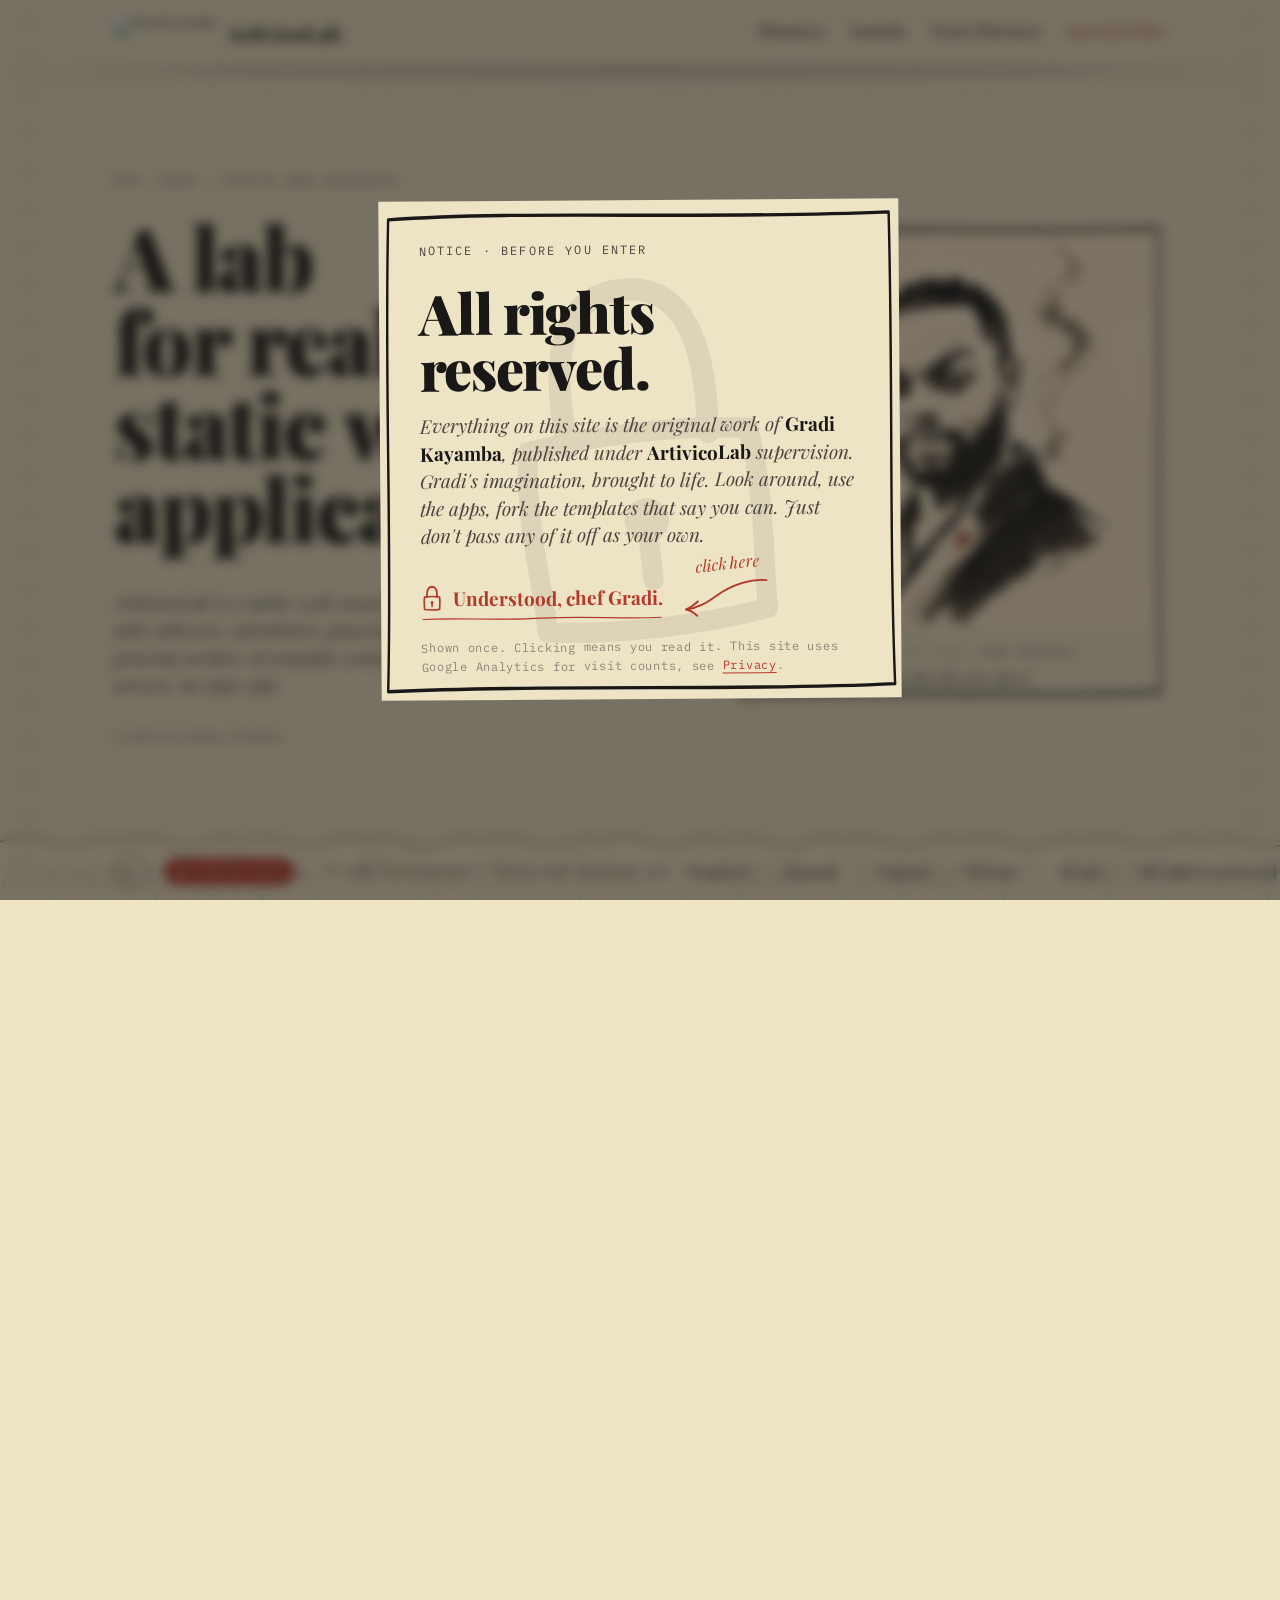
==== index.html @ 4cc71adc "Sounds page SEO: title, description, structured data, FAQ, license Title and description written for" ====
<!DOCTYPE html>
<html lang="en">
<head>
    <!-- Google tag (gtag.js) -->
    <script async src="https://www.googletagmanager.com/gtag/js?id=G-WMW68GE9TM"></script>
    <script>
      window.dataLayer = window.dataLayer || [];
      function gtag(){dataLayer.push(arguments);}
      gtag('js', new Date());

      gtag('config', 'G-WMW68GE9TM');
    </script>

    <meta charset="UTF-8">
    <!-- IP-GATE:START Visitor Scan demo, launched by the visitor. See CLAUDE.md -->
    <script src="assets/js/ip-gate.js?v=20260930-1432"></script>
    <!-- IP-GATE:END -->
    <script>try{if(localStorage.getItem('artivicolab_gate_ack_v1')!=='1'){document.documentElement.classList.add('gate-pending');setTimeout(function(){document.documentElement.classList.remove('gate-pending')},6000)}}catch(e){}</script>
    <meta name="viewport" content="width=device-width, initial-scale=1.0">
    <meta name="description" content="ArtivicoLab is a static-web research lab in Atlanta, Georgia. We build real-world browser-only applications, landing pages, and reusable website templates.">
    <meta name="keywords" content="unique sounds, free beats, static web apps, static web applications, browser-only software, website templates, web design lab, Atlanta web development, Georgia static apps, ArtivicoLab">
    <meta name="author" content="Gradi Kayamba">
    <meta name="geo.region" content="US-GA">
    <meta name="geo.placename" content="Atlanta, Georgia">
    <meta name="robots" content="index, follow">
    <meta property="og:site_name" content="ArtivicoLab">
    <meta property="og:title" content="ArtivicoLab, Static-Web Research Lab · Atlanta, GA">
    <meta property="og:description" content="A research lab building real-world static web applications, landing pages, and reusable templates.">
    <meta property="og:type" content="website">
    <meta property="og:url" content="https://artivicolab.com/">
    <meta property="og:image" content="https://artivicolab.com/assets/images/mascot.jpg">
    <meta property="og:locale" content="en_US">
    <title>ArtivicoLab, Static-Web Research Lab in Atlanta, Georgia</title>
    <link rel="canonical" href="https://artivicolab.com/">
    <link rel="icon" href="assets/images/logo.svg" type="image/svg+xml">
    <link rel="apple-touch-icon" href="assets/images/logo.svg">
    <script type="application/ld+json">
    {
      "@context": "https://schema.org",
      "@graph": [
        {
          "@type": "WebSite",
          "@id": "https://artivicolab.com/#website",
          "name": "ArtivicoLab",
          "url": "https://artivicolab.com/",
          "publisher": { "@id": "https://artivicolab.com/#business" }
        },
        {
          "@type": "Organization",
          "@id": "https://artivicolab.com/#org",
          "name": "ArtivicoLab",
          "url": "https://artivicolab.com/",
          "logo": "https://artivicolab.com/assets/images/logo.svg",
          "sameAs": []
        },
        {
      "@type": "ProfessionalService",
      "@id": "https://artivicolab.com/#business",
      "name": "ArtivicoLab",
      "alternateName": "ArtivicoLab, Static-Web Research Lab",
      "url": "https://artivicolab.com/",
      "logo": "https://artivicolab.com/assets/images/logo.svg",
      "image": "https://artivicolab.com/assets/images/mascot.jpg",
      "description": "ArtivicoLab is a static-web research lab in Atlanta, Georgia, building real-world browser-only applications, landing pages, and reusable website templates.",
      "priceRange": "$$",
      "founder": {
        "@type": "Person",
        "name": "Gradi Kayamba"
      },
      "address": {
        "@type": "PostalAddress",
        "addressLocality": "Atlanta",
        "addressRegion": "GA",
        "addressCountry": "US"
      },
      "areaServed": [
        { "@type": "City",  "name": "Atlanta" },
        { "@type": "State", "name": "Georgia" },
        { "@type": "Country", "name": "United States" }
      ],
      "serviceType": [
        "Web development",
        "Programming",
        "Static web applications",
        "Landing pages",
        "Website templates"
      ]
        }
      ]
    }
    </script>
    <link rel="stylesheet" href="assets/css/normalize.css">
    <link rel="stylesheet" href="assets/css/styles.css?v=20260930-1432">
    <link rel="preconnect" href="https://fonts.googleapis.com">
    <link rel="preconnect" href="https://fonts.gstatic.com" crossorigin>
    <link href="https://fonts.googleapis.com/css2?family=Inter:wght@400;500;600&family=IBM+Plex+Mono:wght@400;500;600&family=Playfair+Display:wght@400;700;900&display=swap" rel="stylesheet">
</head>
<body>
    <!-- Hand-drawn SVG filters used across the page -->
    <svg width="0" height="0" style="position:absolute" aria-hidden="true" focusable="false">
        <defs>
            <filter id="ink-jitter" x="-2%" y="-10%" width="104%" height="120%">
                <feTurbulence type="fractalNoise" baseFrequency="0.02" numOctaves="2" seed="3" result="noise">
                    <animate attributeName="baseFrequency" dur="2.4s" values="0.02;0.06;0.02" repeatCount="indefinite"/>
                </feTurbulence>
                <feDisplacementMap in="SourceGraphic" in2="noise" scale="2.4"/>
            </filter>
            <filter id="paper-grain" x="0" y="0" width="100%" height="100%">
                <feTurbulence type="fractalNoise" baseFrequency="0.9" numOctaves="2" stitchTiles="stitch"/>
                <feColorMatrix values="0 0 0 0 0.08  0 0 0 0 0.06  0 0 0 0 0.03  0 0 0 0.06 0"/>
            </filter>
        </defs>
    </svg>

    <header class="header">
        <div class="container">
            <div class="logo">
                <a href="index.html">
                    <img src="assets/images/logo.svg" alt="ArtivicoLab">
                </a>
                <span class="logo-mark">ArtivicoLab</span>
            </div>
            <nav class="nav">
                <div class="hamburger" id="hamburger">
                    <span></span>
                    <span></span>
                    <span></span>
                </div>
                <div class="nav-menu" id="nav-menu">
                    <a href="planners.html" class="ink-link">Planners</a>
                    <a href="sounds.html" class="ink-link">Sounds</a>
                    <a href="https://neonfluencer.artivicolab.com/" class="ink-link" target="_blank">Neon Fluencer</a>
                    <a href="https://offer.artivicolab.com" class="ink-link ink-link--warm" target="_blank">Special Offer</a>
                </div>
            </nav>
        </div>
    </header>

    <main class="container canvas">
        <section class="intro">
            <div class="intro-text">
                <p class="eyebrow">est. 2025 · static web research</p>
                <h2 class="display">A lab<br>for real-world<br>static&nbsp;web<br>applications.</h2>
                <p class="lede">ArtivicoLab is a static-web research lab shipping real-world browser-only software, calculators, generators, editors, intake forms, and a growing archive of reusable website templates. Private by default. No servers, no sign-ups.</p>
                <p class="signature">Gradi Kayamba, founder</p>
            </div>
            <figure class="intro-mascot" aria-label="ArtivicoLab mascot, ink portrait of Gradi Kayamba">
                <span class="smoke smoke--t1" aria-hidden="true"></span>
                <span class="smoke smoke--t2" aria-hidden="true"></span>
                <span class="smoke smoke--t3" aria-hidden="true"></span>
                <span class="smoke smoke--r1" aria-hidden="true"></span>
                <span class="smoke smoke--r2" aria-hidden="true"></span>
                <span class="smoke smoke--b1" aria-hidden="true"></span>
                <span class="smoke smoke--b2" aria-hidden="true"></span>
                <span class="smoke smoke--l1" aria-hidden="true"></span>
                <span class="smoke smoke--l2" aria-hidden="true"></span>
                <img src="assets/images/mascot.jpg" alt="Ink portrait of Gradi Kayamba, ArtivicoLab mascot">
                <figcaption class="mascot-caption">
                    <span class="mascot-caption-tag">Specimen N&deg; 001, <em>Homo&nbsp;staticus</em></span>
                    <span class="mascot-caption-line">Ships flat files for sport.</span>
                </figcaption>
            </figure>
        </section>

        <section class="services" aria-labelledby="services-heading">
            <h2 id="services-heading" class="section-heading"><span class="section-tag">§ 01</span><span class="section-title">Areas of work</span></h2>
            <div class="services-grid">
                <article class="sketch-card">
                    <span class="card-corner">A</span>
                    <h3 class="ink-title">Static applications</h3>
                    <p>Browser-only tools for real businesses, calculators, generators, editors, intake forms. Built to run without a backend.</p>
                </article>
                <article class="sketch-card">
                    <span class="card-corner">B</span>
                    <h3 class="ink-title">Landing pages</h3>
                    <p>Conversion-focused single-page sites for products, services, and creators. Lean stack, fast ship.</p>
                </article>
                <article class="sketch-card">
                    <span class="card-corner">C</span>
                    <h3 class="ink-title">Template archive</h3>
                    <p>Polished HTML/CSS/JS website templates published openly for restaurants, salons, influencers, and more.</p>
                </article>
            </div>
        </section>

        <section class="gallery-section" aria-labelledby="apps-heading">
            <h2 id="apps-heading" class="section-heading"><span class="section-tag">§ 02</span><span class="section-title">Experiments, shipped</span></h2>
            <p class="section-sub">Static applications currently in the field, under the ArtivicoLab name.</p>
            <div class="gallery" id="applications-container"></div>
        </section>

        <section class="gallery-section" aria-labelledby="templates-heading">
            <h2 id="templates-heading" class="section-heading"><span class="section-tag">§ 03</span><span class="section-title">Template archive</span></h2>
            <p class="section-sub">Open-published website templates, preview in-page, then fork and reuse.</p>
            <div class="gallery" id="templates-container"></div>
        </section>
    </main>

    <footer class="footer">
        <div class="beats-prog" aria-hidden="true"><div id="beatsProg"></div></div>
        <div class="container">
            <button class="beats-btn" id="beatsBtn" type="button" aria-label="Play beats" aria-pressed="false"><span id="beatsGlyph">&#9658;</span></button>
            <p class="footer-meta">&copy; 2026 ArtivicoLab &middot; Static-web research lab</p>
            <p class="footer-links">
                <a href="planners.html" class="ink-link">Planners</a>
                <span class="sep">&middot;</span>
                <a href="sounds.html" class="ink-link">Sounds</a>
                <span class="sep">&middot;</span>
                <a href="contact.html" class="ink-link">Contact</a>
                <span class="sep">&middot;</span>
                <a href="privacy.html" class="ink-link">Privacy</a>
                <span class="sep">&middot;</span>
                <a href="terms.html" class="ink-link">Terms</a>
                <span class="sep">&middot;</span>
                <a href="#" class="ink-link" data-gate-open>All rights reserved</a>
            </p>
        </div>
    </footer>

    <script src="assets/js/data.js?v=20260930-1432"></script>
    <script src="assets/js/script.js?v=20260930-1432"></script>
    <script src="assets/js/hamburger.js?v=20260930-1432"></script>
    <script src="assets/js/gate.js?v=20260930-1432"></script>
    <script src="assets/js/beats.js?v=20260930-1432"></script>
</body>
</html>
---- assets/css/styles.css ----
/**
 * ArtivicoLab — canvas & ink stylesheet
 * Warm paper, bold serif display, hand-drawn SVG borders, hover-only ink animation.
 */

/* ─── Tokens ─────────────────────────────────────────────── */
:root {
    --paper:       #EDE3C5;
    --paper-warm:  #E5DAB7;
    --paper-card:  #F1E8CC;
    --ink:         #1A1816;
    --ink-soft:    #4A453E;
    --ink-faint:   #8C8576;
    --rule:        rgba(26, 24, 22, 0.16);
    --rule-strong: rgba(26, 24, 22, 0.42);
    --accent:      #B5392B;
    --accent-deep: #8A2818;
    --accent-cool: #2E5944;

    --font-sans:    'Inter', -apple-system, BlinkMacSystemFont, 'Segoe UI', sans-serif;
    --font-mono:    'IBM Plex Mono', ui-monospace, SFMono-Regular, Menlo, monospace;
    --font-display: 'Playfair Display', 'Times New Roman', Georgia, serif;

    --fs-xs:   12px;
    --fs-sm:   13px;
    --fs-md:   16px;
    --fs-lg:   19px;
    --fs-xl:   28px;
    --fs-2xl:  56px;
    --fs-3xl:  88px;

    --sp-xs: 8px;
    --sp-sm: 16px;
    --sp-md: 24px;
    --sp-lg: 40px;
    --sp-xl: 80px;

    --ease: cubic-bezier(.22,.61,.36,1);

    /* SVG card border — wobbly hand-drawn rectangle, stretches via preserveAspectRatio=none */
    --sketch-border:
        url("data:image/svg+xml;utf8,<svg xmlns='http://www.w3.org/2000/svg' viewBox='0 0 320 220' preserveAspectRatio='none'><path d='M6,8 C90,4 200,9 314,6 C316,80 313,150 316,214 C220,217 110,213 4,216 C7,150 3,80 6,8 Z' fill='none' stroke='%231A1816' stroke-width='1.5' stroke-linejoin='round' stroke-linecap='round'/></svg>");

    --sketch-border-hover:
        url("data:image/svg+xml;utf8,<svg xmlns='http://www.w3.org/2000/svg' viewBox='0 0 320 220' preserveAspectRatio='none'><path d='M5,9 C95,3 205,11 315,5 C317,82 312,150 317,215 C218,219 108,212 3,217 C8,148 2,82 5,9 Z' fill='none' stroke='%23B5392B' stroke-width='2' stroke-linejoin='round' stroke-linecap='round'/></svg>");

    /* Same hand-drawn frame, recolored, for the mascot's beat-synced color cycle */
    --sketch-border-green:
        url("data:image/svg+xml;utf8,<svg xmlns='http://www.w3.org/2000/svg' viewBox='0 0 320 220' preserveAspectRatio='none'><path d='M6,8 C90,4 200,9 314,6 C316,80 313,150 316,214 C220,217 110,213 4,216 C7,150 3,80 6,8 Z' fill='none' stroke='%232E5944' stroke-width='2' stroke-linejoin='round' stroke-linecap='round'/></svg>");
    --sketch-border-gold:
        url("data:image/svg+xml;utf8,<svg xmlns='http://www.w3.org/2000/svg' viewBox='0 0 320 220' preserveAspectRatio='none'><path d='M6,8 C90,4 200,9 314,6 C316,80 313,150 316,214 C220,217 110,213 4,216 C7,150 3,80 6,8 Z' fill='none' stroke='%23C99A2E' stroke-width='2' stroke-linejoin='round' stroke-linecap='round'/></svg>");
    --sketch-border-violet:
        url("data:image/svg+xml;utf8,<svg xmlns='http://www.w3.org/2000/svg' viewBox='0 0 320 220' preserveAspectRatio='none'><path d='M6,8 C90,4 200,9 314,6 C316,80 313,150 316,214 C220,217 110,213 4,216 C7,150 3,80 6,8 Z' fill='none' stroke='%236B4FA0' stroke-width='2' stroke-linejoin='round' stroke-linecap='round'/></svg>");

    /* Hand-drawn underline (wobbly horizontal stroke) */
    --sketch-underline:
        url("data:image/svg+xml;utf8,<svg xmlns='http://www.w3.org/2000/svg' viewBox='0 0 200 10' preserveAspectRatio='none'><path d='M2,5 C30,2 60,8 100,4 C140,1 170,7 198,4' fill='none' stroke='%231A1816' stroke-width='1.5' stroke-linecap='round'/></svg>");

    --sketch-underline-warm:
        url("data:image/svg+xml;utf8,<svg xmlns='http://www.w3.org/2000/svg' viewBox='0 0 200 10' preserveAspectRatio='none'><path d='M2,5 C30,2 60,8 100,4 C140,1 170,7 198,4' fill='none' stroke='%23B5392B' stroke-width='2' stroke-linecap='round'/></svg>");
}

@media (prefers-color-scheme: dark) {
    :root {
        --paper:       #1A1614;
        --paper-warm:  #221C18;
        --paper-card:  #221C18;
        --ink:         #ECE3CC;
        --ink-soft:    #B5AC95;
        --ink-faint:   #6E6757;
        --rule:        rgba(236, 227, 204, 0.18);
        --rule-strong: rgba(236, 227, 204, 0.42);
        --accent:      #E76F5C;
        --accent-deep: #D04F3B;

        --sketch-border:
            url("data:image/svg+xml;utf8,<svg xmlns='http://www.w3.org/2000/svg' viewBox='0 0 320 220' preserveAspectRatio='none'><path d='M6,8 C90,4 200,9 314,6 C316,80 313,150 316,214 C220,217 110,213 4,216 C7,150 3,80 6,8 Z' fill='none' stroke='%23ECE3CC' stroke-width='1.5' stroke-linejoin='round' stroke-linecap='round'/></svg>");
        --sketch-border-hover:
            url("data:image/svg+xml;utf8,<svg xmlns='http://www.w3.org/2000/svg' viewBox='0 0 320 220' preserveAspectRatio='none'><path d='M5,9 C95,3 205,11 315,5 C317,82 312,150 317,215 C218,219 108,212 3,217 C8,148 2,82 5,9 Z' fill='none' stroke='%23E76F5C' stroke-width='2' stroke-linejoin='round' stroke-linecap='round'/></svg>");
        --sketch-underline:
            url("data:image/svg+xml;utf8,<svg xmlns='http://www.w3.org/2000/svg' viewBox='0 0 200 10' preserveAspectRatio='none'><path d='M2,5 C30,2 60,8 100,4 C140,1 170,7 198,4' fill='none' stroke='%23ECE3CC' stroke-width='1.5' stroke-linecap='round'/></svg>");
        --sketch-underline-warm:
            url("data:image/svg+xml;utf8,<svg xmlns='http://www.w3.org/2000/svg' viewBox='0 0 200 10' preserveAspectRatio='none'><path d='M2,5 C30,2 60,8 100,4 C140,1 170,7 198,4' fill='none' stroke='%23E76F5C' stroke-width='2' stroke-linecap='round'/></svg>");
    }
}

/* ─── Base ───────────────────────────────────────────────── */
* { box-sizing: border-box; margin: 0; padding: 0; }
html, body { overflow-x: hidden; max-width: 100vw; }
html { scroll-behavior: smooth; }

body {
    font-family: var(--font-sans);
    font-size: var(--fs-md);
    line-height: 1.6;
    color: var(--ink);
    background-color: var(--paper);
    /* Subtle paper grain via SVG noise */
    background-image: url("data:image/svg+xml;utf8,<svg xmlns='http://www.w3.org/2000/svg' width='200' height='200'><filter id='n'><feTurbulence type='fractalNoise' baseFrequency='0.85' numOctaves='2' stitchTiles='stitch'/><feColorMatrix values='0 0 0 0 0.10  0 0 0 0 0.08  0 0 0 0 0.04  0 0 0 0.08 0'/></filter><rect width='100%25' height='100%25' filter='url(%23n)'/></svg>");

    /* Make space for the sticky (fixed) footer so content isn't covered */
    padding-bottom: 64px;
}

a { color: var(--ink); text-decoration: none; }

img { max-width: 100%; height: auto; display: block; }

.container {
    width: 100%;
    max-width: 1100px;
    margin: 0 auto;
    padding: 0 var(--sp-md);
}

.canvas { padding-top: var(--sp-md); padding-bottom: var(--sp-xl); }

/* ─── Header ─────────────────────────────────────────────── */
.header {
    background-color: transparent;
    padding: var(--sp-sm) 0;
    position: sticky;
    top: 0;
    z-index: 100;
    backdrop-filter: blur(6px);
}

.header::after {
    content: "";
    position: absolute;
    left: 0;
    right: 0;
    bottom: 0;
    height: 1px;
    background: linear-gradient(90deg, transparent 0%, var(--rule-strong) 18%, var(--rule-strong) 82%, transparent 100%);
}

/* Soft ink shadow falling from the header onto the page */
.header::before {
    content: "";
    position: absolute;
    left: 0;
    right: 0;
    top: 100%;
    height: 22px;
    pointer-events: none;
    background:
        radial-gradient(60% 100% at 50% 0%, rgba(26, 24, 22, 0.16), rgba(26, 24, 22, 0) 70%),
        linear-gradient(180deg, rgba(26, 24, 22, 0.10), rgba(26, 24, 22, 0) 100%);
    /* Fade the ends so the shadow has no hard edges */
    -webkit-mask-image: linear-gradient(90deg, transparent 0%, #000 18%, #000 82%, transparent 100%);
    mask-image: linear-gradient(90deg, transparent 0%, #000 18%, #000 82%, transparent 100%);
}

.header .container {
    display: flex;
    justify-content: space-between;
    align-items: center;
}

.logo {
    display: flex;
    align-items: center;
    gap: 10px;
}

.logo a { line-height: 0; }
.logo img { height: 28px; width: auto; }

.logo-mark {
    font-family: var(--font-display);
    font-weight: 700;
    font-size: 22px;
    letter-spacing: -0.01em;
    color: var(--ink);
}

/* ─── Navigation ─────────────────────────────────────────── */
.nav {
    display: flex;
    align-items: center;
    position: relative;
}

.nav-menu {
    display: flex;
    align-items: center;
    gap: var(--sp-md);
}

/* Hand-drawn underlined "ink links" — underline draws in on hover */
.ink-link {
    position: relative;
    font-family: var(--font-display);
    font-weight: 400;
    font-size: 17px;
    color: var(--ink);
    padding-bottom: 6px;
    background-image: var(--sketch-underline);
    background-repeat: no-repeat;
    background-position: 0 100%;
    background-size: 0% 6px;
    transition: background-size 0.45s var(--ease), color 0.2s var(--ease);
}

.ink-link:hover {
    background-size: 100% 6px;
    color: var(--ink);
}

.ink-link--warm {
    color: var(--accent);
    background-image: var(--sketch-underline-warm);
}

.ink-link--warm:hover { color: var(--accent-deep); }

.hamburger {
    display: none;
    flex-direction: column;
    cursor: pointer;
    padding: 5px;
    gap: 4px;
}

.hamburger span {
    width: 22px;
    height: 2px;
    background-color: var(--ink);
    transition: 0.2s;
}

.hamburger.active span:nth-child(1) { transform: rotate(-45deg) translate(-4px, 5px); }
.hamburger.active span:nth-child(2) { opacity: 0; }
.hamburger.active span:nth-child(3) { transform: rotate(45deg) translate(-4px, -5px); }

/* ─── Intro (hero) ───────────────────────────────────────── */
.intro {
    padding: var(--sp-xl) 0 var(--sp-lg);
    position: relative;
    display: grid;
    grid-template-columns: minmax(0, 1.35fr) minmax(0, 1fr);
    gap: var(--sp-lg);
    align-items: center;
}

.intro-text { min-width: 0; }

.intro-mascot {
    position: relative;
    margin: 0;
    align-self: center;
    justify-self: center;
    max-width: 460px;
    width: 100%;
    padding: 18px 18px 14px;
    background-image: var(--sketch-border);
    background-repeat: no-repeat;
    background-size: 100% 100%;
    transition: transform 0.6s var(--ease), background-image 0.2s var(--ease);
    overflow: visible;
}

.intro-mascot img {
    width: 100%;
    height: auto;
    display: block;
    transition: filter 0.2s var(--ease);
}

.intro-mascot:hover {
    transform: rotate(-0.6deg);
    background-image: var(--sketch-border-hover);
}
.intro-mascot:hover img { filter: url(#ink-jitter); }

/* While the beats player is running, the frame bops on the beat and the
   SAME hand-drawn border cycles through the site's accent colors, no extra
   ring added around it. background-image can't be smoothly interpolated,
   so mascot-recolor jumps between four recolored copies of the existing
   --sketch-border SVG at each quarter-beat, using steps(1) to hold each
   color instead of trying (and failing) to fade between images.
   transition is switched off here because a transition and a keyframe
   animation fighting over the same `transform` property is what made the
   motion stutter instead of read as a wave. */
html.sound-playing .intro-mascot {
    transition: none;
    transform-origin: 50% 50%;
    animation:
        mascot-wave calc(var(--beat, 0.714s) * 2) ease-in-out infinite,
        mascot-recolor calc(var(--beat, 0.714s) * 6) steps(1) infinite;
}

@keyframes mascot-wave {
    0%, 100% { transform: rotate(-0.6deg) translateY(0)    scale(1); }
    25%      { transform: rotate(0.9deg)  translateY(-3px) scale(1.012); }
    50%      { transform: rotate(-0.3deg) translateY(1px)  scale(0.996); }
    75%      { transform: rotate(0.7deg)  translateY(-2px) scale(1.008); }
}

@keyframes mascot-recolor {
    0%   { background-image: var(--sketch-border-hover); }
    25%  { background-image: var(--sketch-border-green); }
    50%  { background-image: var(--sketch-border-gold); }
    75%  { background-image: var(--sketch-border-violet); }
    100% { background-image: var(--sketch-border-hover); }
}

@media (prefers-reduced-motion: reduce) {
    html.sound-playing .intro-mascot { animation: none; transition: transform 0.6s var(--ease), background-image 0.2s var(--ease); }
}

.mascot-caption {
    margin-top: var(--sp-sm);
    text-align: center;
    display: flex;
    flex-direction: column;
    gap: 4px;
}

.mascot-caption-tag {
    font-family: var(--font-mono);
    font-size: 11px;
    text-transform: uppercase;
    letter-spacing: 0.18em;
    color: var(--ink-faint);
}

.mascot-caption-tag em {
    font-style: italic;
    text-transform: none;
    letter-spacing: 0;
    color: var(--ink-soft);
}

.mascot-caption-line {
    font-family: var(--font-display);
    font-style: italic;
    font-size: var(--fs-md);
    color: var(--ink-soft);
    letter-spacing: 0.005em;
}

/* ─── Smoke wisps drifting around the mascot border ──────── */
.smoke {
    position: absolute;
    width: 48px;
    height: 120px;
    pointer-events: none;
    opacity: 0;
    background-repeat: no-repeat;
    background-position: center;
    background-size: contain;
    background-image: url("data:image/svg+xml;utf8,<svg xmlns='http://www.w3.org/2000/svg' viewBox='0 0 40 120'><path d='M20,118 C10,100 30,82 20,64 C10,46 30,28 20,10 C18,7 22,4 20,2' fill='none' stroke='%231A1816' stroke-width='1.4' stroke-linecap='round'/></svg>");
    will-change: transform, opacity;
}

/* Slightly varied wisp shape for visual rhythm */
.smoke--t2,
.smoke--r2,
.smoke--b2,
.smoke--l2 {
    background-image: url("data:image/svg+xml;utf8,<svg xmlns='http://www.w3.org/2000/svg' viewBox='0 0 40 120'><path d='M22,118 C32,98 14,80 22,62 C32,42 14,24 22,6' fill='none' stroke='%231A1816' stroke-width='1.2' stroke-linecap='round'/></svg>");
}

/* Top edge — drift upward */
.smoke--t1 { top: -100px; left: 15%;  animation: smoke-up 7s 0.0s infinite ease-out; }
.smoke--t2 { top: -110px; left: 45%;  animation: smoke-up 8s 1.4s infinite ease-out; }
.smoke--t3 { top: -100px; left: 72%;  animation: smoke-up 6.5s 2.6s infinite ease-out; }

/* Right edge — drift up-right */
.smoke--r1 { top: 20%;    right: -50px; animation: smoke-right 9s 0.6s infinite ease-out; }
.smoke--r2 { bottom: 25%; right: -50px; animation: smoke-right 8.5s 3.2s infinite ease-out; }

/* Bottom edge — drift downward */
.smoke--b1 { bottom: -110px; left: 25%;  transform: scaleY(-1); animation: smoke-down 8s 1.0s infinite ease-out; }
.smoke--b2 { bottom: -100px; left: 65%;  transform: scaleY(-1); animation: smoke-down 7.5s 3.8s infinite ease-out; }

/* Left edge — drift up-left */
.smoke--l1 { top: 30%;    left: -50px; animation: smoke-left 9.5s 1.8s infinite ease-out; }
.smoke--l2 { bottom: 18%; left: -50px; animation: smoke-left 8s 4.2s infinite ease-out; }

@keyframes smoke-up {
    0%   { opacity: 0;    transform: translateY(0)    scale(0.85); }
    18%  { opacity: 0.45; }
    65%  { opacity: 0.3;  }
    100% { opacity: 0;    transform: translateY(-90px) scale(1.25); }
}

@keyframes smoke-down {
    0%   { opacity: 0;    transform: scaleY(-1) translateY(0)    scale(0.85); }
    18%  { opacity: 0.4;  }
    100% { opacity: 0;    transform: scaleY(-1) translateY(-90px) scale(1.2); }
}

@keyframes smoke-right {
    0%   { opacity: 0;    transform: rotate(90deg)  translateY(0)    scale(0.85); }
    18%  { opacity: 0.4;  }
    100% { opacity: 0;    transform: rotate(90deg)  translateY(-80px) scale(1.2); }
}

@keyframes smoke-left {
    0%   { opacity: 0;    transform: rotate(-90deg) translateY(0)    scale(0.85); }
    18%  { opacity: 0.4;  }
    100% { opacity: 0;    transform: rotate(-90deg) translateY(-80px) scale(1.2); }
}

@media (prefers-reduced-motion: reduce) {
    .smoke { animation: none; opacity: 0; }
}

.eyebrow {
    font-family: var(--font-mono);
    font-size: var(--fs-xs);
    text-transform: uppercase;
    letter-spacing: 0.18em;
    color: var(--ink-soft);
    margin-bottom: var(--sp-md);
}

.display {
    font-family: var(--font-display);
    font-weight: 900;
    font-size: var(--fs-3xl);
    line-height: 0.95;
    letter-spacing: -0.025em;
    color: var(--ink);
    margin-bottom: var(--sp-lg);
}

.display:hover { filter: url(#ink-jitter); }

.lede,
.contact-intro {
    font-family: var(--font-display);
    font-style: italic;
    font-size: var(--fs-lg);
    line-height: 1.45;
    color: var(--ink-soft);
    max-width: 56ch;
    margin-bottom: var(--sp-md);
}

.signature {
    font-family: var(--font-display);
    font-style: italic;
    font-size: var(--fs-md);
    color: var(--ink-faint);
}

/* ─── Section headings ───────────────────────────────────── */
.section-heading {
    font-family: var(--font-display);
    font-weight: 700;
    font-size: var(--fs-xl);
    color: var(--ink);
    margin-top: var(--sp-xl);
    margin-bottom: var(--sp-xs);
    padding-top: var(--sp-md);
    border-top: 1px solid var(--rule);
    display: flex;
    align-items: baseline;
    gap: var(--sp-md);
    flex-wrap: wrap;
    letter-spacing: -0.01em;
}

.section-tag {
    font-family: var(--font-mono);
    font-size: var(--fs-xs);
    text-transform: uppercase;
    letter-spacing: 0.18em;
    color: var(--ink-faint);
    font-weight: 500;
}

.section-title {
    background-image: var(--sketch-underline);
    background-repeat: no-repeat;
    background-position: 0 100%;
    background-size: 0% 8px;
    padding-bottom: 8px;
    transition: background-size 0.6s var(--ease);
}

.section-heading:hover .section-title { background-size: 100% 8px; }

.section-sub {
    color: var(--ink-soft);
    font-family: var(--font-display);
    font-style: italic;
    font-size: var(--fs-md);
    margin-bottom: var(--sp-md);
    max-width: 60ch;
}

/* ─── Services (sketch cards) ────────────────────────────── */
.services { margin-bottom: var(--sp-lg); }

.services-grid {
    display: grid;
    grid-template-columns: repeat(auto-fit, minmax(280px, 1fr));
    gap: var(--sp-md);
    margin-top: var(--sp-md);
}

.sketch-card {
    position: relative;
    padding: var(--sp-md) var(--sp-md) var(--sp-md);
    background: transparent;
    background-image: var(--sketch-border);
    background-repeat: no-repeat;
    background-size: 100% 100%;
    transition: background-image 0.2s var(--ease), transform 0.3s var(--ease);
}

.sketch-card:hover {
    background-image: var(--sketch-border-hover);
    transform: translateY(-3px) rotate(-0.3deg);
}

.sketch-card:nth-child(3n+2) { transform: rotate(0.4deg); }
.sketch-card:nth-child(3n+3) { transform: rotate(-0.3deg); }
.sketch-card:nth-child(3n+2):hover { transform: translateY(-3px) rotate(0deg); }
.sketch-card:nth-child(3n+3):hover { transform: translateY(-3px) rotate(0.2deg); }

.card-corner {
    position: absolute;
    top: 12px;
    right: 18px;
    font-family: var(--font-display);
    font-style: italic;
    font-size: 22px;
    color: var(--ink-faint);
}

.sketch-card h3 {
    font-family: var(--font-display);
    font-weight: 700;
    font-size: 26px;
    color: var(--ink);
    margin-bottom: var(--sp-xs);
    letter-spacing: -0.01em;
}

.sketch-card:hover h3 { filter: url(#ink-jitter); }

.sketch-card p {
    color: var(--ink-soft);
    font-size: var(--fs-md);
    line-height: 1.55;
}

/* ─── Gallery ────────────────────────────────────────────── */
.gallery-section { margin-bottom: var(--sp-lg); }

.gallery {
    display: grid;
    grid-template-columns: repeat(auto-fill, minmax(300px, 1fr));
    gap: var(--sp-md);
    margin-top: var(--sp-md);
}

.gallery-item {}

.card {
    display: block;
    position: relative;
    padding: 14px;
    background: transparent;
    background-image: var(--sketch-border);
    background-repeat: no-repeat;
    background-size: 100% 100%;
    height: 100%;
    transition: background-image 0.2s var(--ease), transform 0.3s var(--ease);
}

.gallery-item:nth-child(4n+1) .card { transform: rotate(-0.3deg); }
.gallery-item:nth-child(4n+2) .card { transform: rotate(0.4deg); }
.gallery-item:nth-child(4n+3) .card { transform: rotate(-0.2deg); }
.gallery-item:nth-child(4n+4) .card { transform: rotate(0.3deg); }

.card:hover,
.card.touch-active {
    background-image: var(--sketch-border-hover);
    transform: translateY(-4px) rotate(0deg);
    text-decoration: none;
}

.card-image {
    position: relative;
    height: 180px;
    overflow: hidden;
    background-color: var(--paper-warm);
    margin-bottom: var(--sp-sm);
}

.card-image img {
    width: 100%;
    height: 100%;
    object-fit: cover;
    transition: transform 0.6s var(--ease), filter 0.4s var(--ease);
    filter: saturate(0.85) contrast(0.96);
}

.card:hover .card-image img,
.card.touch-active .card-image img {
    transform: scale(1.04);
    filter: saturate(1) contrast(1);
}

.card-badge {
    position: absolute;
    top: 10px;
    left: 10px;
    padding: 4px 10px;
    font-family: var(--font-mono);
    font-size: 10px;
    font-weight: 600;
    letter-spacing: 0.16em;
    text-transform: uppercase;
    color: var(--paper);
    background-color: var(--ink);
}

.card-badge--app { background-color: var(--accent); }
.card-badge--template { background-color: var(--ink); }

.card-content { padding: 0 var(--sp-xs) var(--sp-xs); }

.card-header {
    display: flex;
    justify-content: space-between;
    align-items: baseline;
    margin-bottom: 6px;
    gap: var(--sp-sm);
}

.card-header h3 {
    font-family: var(--font-display);
    font-weight: 700;
    font-size: 22px;
    color: var(--ink);
    margin: 0;
    letter-spacing: -0.01em;
    line-height: 1.15;
}

.card:hover .card-header h3 { filter: url(#ink-jitter); }

.card-date {
    font-family: var(--font-mono);
    font-size: 11px;
    color: var(--ink-faint);
    white-space: nowrap;
    letter-spacing: 0.12em;
}

.card-content p {
    color: var(--ink-soft);
    font-size: var(--fs-sm);
    line-height: 1.5;
    margin-bottom: var(--sp-sm);
}

.card-tech-preview {
    display: flex;
    flex-wrap: wrap;
    gap: 6px;
}

.tech-badge {
    font-family: var(--font-mono);
    font-size: 10px;
    letter-spacing: 0.12em;
    text-transform: uppercase;
    padding: 2px 8px;
    border: 1px solid var(--rule-strong);
    color: var(--ink-soft);
    background: transparent;
}

.tech-badge.more {
    border-style: dashed;
    color: var(--ink-faint);
}

/* ─── Showcase page ──────────────────────────────────────── */
.showcase-details {
    padding-top: var(--sp-lg);
    padding-bottom: var(--sp-md);
}

.showcase-details h1 {
    font-family: var(--font-display);
    font-weight: 900;
    font-size: var(--fs-2xl);
    color: var(--ink);
    margin-bottom: var(--sp-sm);
    letter-spacing: -0.02em;
    line-height: 1.0;
}

.showcase-details .description {
    color: var(--ink-soft);
    font-family: var(--font-display);
    font-style: italic;
    font-size: var(--fs-lg);
    line-height: 1.45;
    max-width: 60ch;
    margin-bottom: var(--sp-lg);
}

.metadata-container {
    position: relative;
    padding: var(--sp-md);
    background-image: var(--sketch-border);
    background-repeat: no-repeat;
    background-size: 100% 100%;
    margin-bottom: var(--sp-lg);
}

.metadata-header {
    display: flex;
    justify-content: space-between;
    align-items: baseline;
    border-bottom: 1px dashed var(--rule);
    padding-bottom: var(--sp-sm);
    margin-bottom: var(--sp-md);
    gap: var(--sp-sm);
    flex-wrap: wrap;
}

.metadata-header h3 {
    font-family: var(--font-display);
    font-weight: 700;
    font-size: var(--fs-lg);
    color: var(--ink);
    letter-spacing: -0.005em;
}

.created-date {
    font-family: var(--font-mono);
    font-size: var(--fs-xs);
    color: var(--ink-faint);
    letter-spacing: 0.1em;
}

.metadata-grid {
    display: grid;
    grid-template-columns: repeat(auto-fit, minmax(180px, 1fr));
    gap: var(--sp-md);
}

.metadata-label {
    font-family: var(--font-mono);
    font-size: var(--fs-xs);
    text-transform: uppercase;
    letter-spacing: 0.12em;
    color: var(--ink-faint);
    margin-bottom: 4px;
}

.metadata-value {
    color: var(--ink);
    font-size: var(--fs-md);
    font-family: var(--font-display);
}

.tech-stack {
    display: flex;
    flex-wrap: wrap;
    gap: 6px;
}

.tech-tag {
    font-family: var(--font-mono);
    font-size: 11px;
    letter-spacing: 0.1em;
    text-transform: uppercase;
    padding: 3px 10px;
    border: 1px solid var(--rule-strong);
    color: var(--ink-soft);
}

.back-button {
    position: relative;
    display: inline-block;
    font-family: var(--font-display);
    font-size: 17px;
    padding: 6px 0;
    color: var(--ink);
    background-image: var(--sketch-underline);
    background-repeat: no-repeat;
    background-position: 0 100%;
    background-size: 100% 6px;
    transition: color 0.2s var(--ease);
}

.back-button:hover { color: var(--accent); background-image: var(--sketch-underline-warm); }

/* ─── Template preview frame ─────────────────────────────── */
.frame-section {
    width: 100%;
    border-top: 1px solid var(--rule);
    border-bottom: 1px solid var(--rule);
    background-color: var(--paper-warm);
}

.frame-bar {
    display: flex;
    justify-content: space-between;
    align-items: center;
    gap: var(--sp-sm);
    padding: 10px var(--sp-md);
    border-bottom: 1px solid var(--rule);
    background-color: var(--paper);
}
.frame-bar-left, .frame-bar-right { display: flex; align-items: center; gap: 10px; }
.frame-bar-right { gap: var(--sp-md); }

.frame-dot {
    width: 10px; height: 10px; border-radius: 50%;
    border: 1.5px solid var(--rule-strong);
}
.frame-dot:nth-child(1) { background-color: var(--accent); border-color: var(--accent); }

.frame-name {
    margin-left: 6px;
    font-family: var(--font-mono);
    font-size: var(--fs-xs);
    letter-spacing: 0.1em;
    text-transform: uppercase;
    color: var(--ink-soft);
}

.frame-btn {
    font-family: var(--font-display);
    font-weight: 700;
    font-size: 16px;
    padding: 6px 14px;
    background-color: var(--ink);
    color: var(--paper);
    border: 0;
    cursor: pointer;
    transition: background-color 0.2s var(--ease);
}
.frame-btn:hover { background-color: var(--accent); }

.frame-viewport { width: 100%; }

.website-frame {
    width: 100%;
    height: 85vh;
    min-height: 520px;
    border: 0;
    display: block;
    background: var(--paper-card);
}

/* Full view: the frame takes the whole viewport, bar stays on top */
.frame-section.is-full {
    position: fixed;
    inset: 0;
    z-index: 900;
    display: flex;
    flex-direction: column;
    border: 0;
    background-color: var(--paper);
}
.frame-section.is-full .frame-viewport { flex: 1; min-height: 0; }
.frame-section.is-full .website-frame { height: 100%; min-height: 0; }
body.frame-full-open { overflow: hidden; }
body.frame-full-open .footer { display: none; }

@media (max-width: 768px) {
    .frame-name { display: none; }
    .frame-bar-right { gap: var(--sp-sm); }
    .website-frame { height: 70vh; min-height: 420px; }
}

/* ─── Contact page ───────────────────────────────────────── */
.contact-section { padding: var(--sp-xl) 0 var(--sp-lg); }

.contact-section h1 {
    font-family: var(--font-display);
    font-weight: 900;
    font-size: var(--fs-3xl);
    color: var(--ink);
    margin-bottom: var(--sp-md);
    letter-spacing: -0.025em;
    line-height: 0.95;
}

.contact-section h1:hover { filter: url(#ink-jitter); }

.contact-intro { margin-bottom: var(--sp-lg); }
.contact-hint {
    margin-top: var(--sp-sm);
    font-family: var(--font-mono);
    font-size: var(--fs-xs);
    letter-spacing: 0.04em;
    color: var(--ink-faint);
}

.contact-fallback {
    margin: calc(-1 * var(--sp-sm)) 0 var(--sp-lg);
    padding: 12px 16px;
    max-width: 560px;
    font-family: var(--font-mono);
    font-size: var(--fs-sm);
    letter-spacing: 0.04em;
    color: var(--ink-soft);
    background-image: var(--sketch-border-hover);
    background-repeat: no-repeat;
    background-size: 100% 100%;
}
.contact-fallback p { margin-bottom: 8px; }
.contact-fallback .sep { margin: 0 8px; color: var(--ink-faint); }
.contact-copy { background: transparent; border: 0; cursor: pointer; font-size: 15px; }

.contact-sent {
    margin: calc(-1 * var(--sp-md)) 0 var(--sp-lg);
    padding: 12px 16px;
    max-width: 560px;
    font-family: var(--font-mono);
    font-size: var(--fs-sm);
    letter-spacing: 0.04em;
    color: var(--accent-cool);
    background-image: var(--sketch-border);
    background-repeat: no-repeat;
    background-size: 100% 100%;
}

.contact-form {
    position: relative;
    max-width: 560px;
    padding: var(--sp-lg);
    background-image: var(--sketch-border);
    background-repeat: no-repeat;
    background-size: 100% 100%;
}

.form-group { margin-bottom: var(--sp-md); }

.form-group label {
    display: block;
    font-family: var(--font-mono);
    font-size: var(--fs-xs);
    text-transform: uppercase;
    letter-spacing: 0.14em;
    color: var(--ink-soft);
    margin-bottom: 6px;
}

.form-group input,
.form-group textarea {
    width: 100%;
    padding: 10px 0;
    border: 0;
    border-bottom: 1.5px solid var(--rule-strong);
    background-color: transparent;
    color: var(--ink);
    font-family: var(--font-sans);
    font-size: var(--fs-md);
    transition: border-color 0.2s var(--ease);
}

.form-group input:focus,
.form-group textarea:focus {
    outline: 0;
    border-bottom-color: var(--accent);
}

.form-group textarea { resize: vertical; min-height: 100px; font-family: inherit; }

.submit-button {
    position: relative;
    font-family: var(--font-display);
    font-weight: 700;
    font-size: 19px;
    padding: 10px 0;
    background-color: transparent;
    color: var(--ink);
    border: 0;
    cursor: pointer;
    background-image: var(--sketch-underline);
    background-repeat: no-repeat;
    background-position: 0 100%;
    background-size: 0% 6px;
    transition: background-size 0.45s var(--ease), color 0.2s var(--ease);
}

.submit-button:hover {
    background-size: 100% 6px;
    color: var(--accent);
    background-image: var(--sketch-underline-warm);
}

/* ─── Legal pages (privacy, terms) ───────────────────────── */
.legal { padding-bottom: var(--sp-xl); }

.legal-section {
    padding: var(--sp-xl) 0 var(--sp-lg);
    max-width: 68ch;
}

.legal-heading {
    font-family: var(--font-display);
    font-weight: 900;
    font-size: var(--fs-3xl);
    color: var(--ink);
    line-height: 0.95;
    letter-spacing: -0.02em;
    margin-bottom: var(--sp-xs);
}

.legal-heading:hover { filter: url(#ink-jitter); }

.legal-updated {
    font-family: var(--font-mono);
    font-size: var(--fs-xs);
    text-transform: uppercase;
    letter-spacing: 0.14em;
    color: var(--ink-faint);
    margin-bottom: var(--sp-lg);
}

.legal-section h2 {
    font-family: var(--font-display);
    font-weight: 700;
    font-size: 26px;
    color: var(--ink);
    margin-top: var(--sp-lg);
    margin-bottom: var(--sp-xs);
    letter-spacing: -0.01em;
}

.legal-section p {
    color: var(--ink-soft);
    font-size: var(--fs-md);
    line-height: 1.65;
    margin-bottom: var(--sp-sm);
}

.legal-section p strong {
    color: var(--ink);
    font-weight: 600;
}

.legal-section code {
    font-family: var(--font-mono);
    font-size: 0.9em;
    padding: 1px 6px;
    background-color: rgba(26, 24, 22, 0.06);
    border-radius: var(--radius-sm);
    color: var(--ink);
}

/* ─── Footer ─────────────────────────────────────────────── */
.footer {
    /* Sticky to viewport bottom — always visible while scrolling */
    position: fixed;
    bottom: 0;
    left: 0;
    right: 0;
    z-index: 90;
    border-top: 0;
    padding: 12px 0;
    background-color: var(--paper);
    backdrop-filter: blur(6px);
}

.footer .container {
    display: flex;
    justify-content: space-between;
    align-items: center;
    flex-wrap: nowrap;
    gap: var(--sp-sm);
}
.footer-links { white-space: nowrap; }
.footer-meta { white-space: nowrap; }
.footer .ink-link { font-size: 15px; }
@media (max-width: 900px) {
    .footer .container { flex-wrap: wrap; }
    .footer-links { white-space: normal; }
}

.footer-meta,
.footer-links {
    font-family: var(--font-mono);
    font-size: var(--fs-xs);
    color: var(--ink-soft);
    letter-spacing: 0.06em;
}

.footer .sep { margin: 0 6px; color: var(--ink-faint); }

/* Footer watermark wave */
.footer { position: fixed; overflow: hidden; }
.footer .container { position: relative; z-index: 1; }

.footer-wave {
    position: absolute;
    left: 0;
    right: 0;
    top: 50%;
    transform: translateY(-50%);
    pointer-events: none;
    z-index: 0;
    overflow: hidden;
    white-space: nowrap;
}
.footer-wave-track {
    display: inline-flex;
    gap: 48px;
    padding-right: 48px;
    animation: fw-scroll 60s linear infinite;
    will-change: transform;
}
.fw-word {
    display: inline-block;
    font-family: var(--font-display);
    font-style: italic;
    font-weight: 900;
    font-size: 46px;
    line-height: 1;
    letter-spacing: -0.01em;
    color: var(--ink);
    opacity: 0.06;
    animation: fw-bob 2.6s ease-in-out infinite;
    animation-delay: calc(var(--i) * -0.26s);
}
@keyframes fw-scroll { from { transform: translateX(0); } to { transform: translateX(-50%); } }
@keyframes fw-bob {
    0%, 100% { transform: translateY(5px) rotate(-1.5deg); }
    50%      { transform: translateY(-5px) rotate(1.5deg); }
}
/* Footer wavy top edge: two hand-drawn wave strokes drifting at different speeds */
.footer { overflow: visible; }
.footer-edge {
    position: absolute;
    left: 0; right: 0;
    top: -9px;
    height: 18px;
    pointer-events: none;
    z-index: 3;
    background-image:
        url("data:image/svg+xml;utf8,<svg xmlns='http://www.w3.org/2000/svg' viewBox='0 0 120 18' preserveAspectRatio='none'><path d='M0,9 C15,2 30,2 45,9 S75,16 90,9 S105,2 120,9' fill='none' stroke='%231A1816' stroke-width='1.6' stroke-linecap='round' opacity='0.55'/></svg>"),
        url("data:image/svg+xml;utf8,<svg xmlns='http://www.w3.org/2000/svg' viewBox='0 0 160 18' preserveAspectRatio='none'><path d='M0,9 C20,4 40,4 60,9 S100,14 120,9 S140,4 160,9' fill='none' stroke='%23B5392B' stroke-width='1.2' stroke-linecap='round' opacity='0.35'/></svg>");
    background-repeat: repeat-x, repeat-x;
    background-size: 120px 18px, 160px 18px;
    background-position: 0 0, 0 0;
    animation: fe-drift 6s linear infinite, fe-bob 3.2s ease-in-out infinite;
}
@keyframes fe-drift {
    to { background-position: -120px 0, 160px 0; }
}
@keyframes fe-bob {
    0%, 100% { transform: translateY(0); }
    50%      { transform: translateY(2px); }
}
html.sound-playing .footer-edge { animation-duration: 2.4s, 1.4s; }
@media (prefers-color-scheme: dark) {
    .footer-edge {
        background-image:
            url("data:image/svg+xml;utf8,<svg xmlns='http://www.w3.org/2000/svg' viewBox='0 0 120 18' preserveAspectRatio='none'><path d='M0,9 C15,2 30,2 45,9 S75,16 90,9 S105,2 120,9' fill='none' stroke='%23ECE3CC' stroke-width='1.6' stroke-linecap='round' opacity='0.55'/></svg>"),
            url("data:image/svg+xml;utf8,<svg xmlns='http://www.w3.org/2000/svg' viewBox='0 0 160 18' preserveAspectRatio='none'><path d='M0,9 C20,4 40,4 60,9 S100,14 120,9 S140,4 160,9' fill='none' stroke='%23E76F5C' stroke-width='1.2' stroke-linecap='round' opacity='0.35'/></svg>");
    }
}
@media (prefers-reduced-motion: reduce) { .footer-edge { animation: none; } }

/* Footer beats player */
.footer .container { gap: var(--sp-sm); }
.beats-btn {
    flex-shrink: 0;
    width: 34px; height: 34px;
    border-radius: 50%;
    border: 1.5px solid var(--ink);
    background: transparent;
    color: var(--ink);
    cursor: pointer;
    font-size: 11px;
    line-height: 1;
    display: inline-flex; align-items: center; justify-content: center;
    margin-right: 6px;
    transition: background-color 0.2s var(--ease), color 0.2s var(--ease), border-color 0.2s var(--ease);
}
.beats-btn:hover { background-color: var(--ink); color: var(--paper); }
html.sound-playing .beats-btn { background-color: var(--accent); border-color: var(--accent); color: var(--paper); }
.beats-btn:active { transform: translateY(1px); }

.beats-prog { position: absolute; top: 0; left: 0; right: 0; height: 2px; background: transparent; z-index: 2; }
.beats-prog > div { height: 100%; width: 0; background: var(--accent); transition: width 0.12s linear; }

/* When the beat plays, the watermark layers come alive */
html.sound-playing .footer-beat span { opacity: 0.32; }
html.sound-playing .footer-soundwave { opacity: 0.5; }
html.sound-playing .fw-word { opacity: 0.1; }
.footer-beat span, .footer-soundwave, .fw-word { transition: opacity 0.6s var(--ease); }

/* Footer sound picker: hover, long-press, or the chevron opens it */
.beats-wrap { position: relative; display: inline-flex; align-items: center; flex-shrink: 0; }
.beats-chevron {
    width: 18px; height: 34px;
    margin-left: -4px; margin-right: 6px;
    border: 0; background: transparent; padding: 0;
    color: var(--ink-soft); font-size: 12px; line-height: 1;
    cursor: pointer;
    transition: color 0.2s var(--ease), transform 0.2s var(--ease);
}
.beats-chevron:hover, .beats-wrap.is-open .beats-chevron { color: var(--ink); }
.beats-wrap.is-open .beats-chevron { transform: rotate(180deg); }
.beats-menu {
    position: absolute;
    left: 0; bottom: calc(100% + 12px);
    min-width: 230px;
    padding: 8px;
    background: var(--paper-card);
    border: 1.5px solid var(--ink);
    box-shadow: 4px 4px 0 var(--ink);
    z-index: 6;
    display: none;
}
.beats-wrap.is-open .beats-menu { display: block; }
.beats-menu::after {
    content: ""; position: absolute; left: 12px; bottom: -8px;
    width: 12px; height: 12px;
    background: var(--paper-card);
    border-right: 1.5px solid var(--ink); border-bottom: 1.5px solid var(--ink);
    transform: rotate(45deg);
}
.beats-menu-title {
    font-family: var(--font-mono);
    font-size: 10px; letter-spacing: 0.16em; text-transform: uppercase;
    color: var(--ink-faint);
    margin: 4px 8px 6px;
}
.beats-menu [data-track-pick] {
    display: flex; flex-direction: column; align-items: flex-start; gap: 1px;
    width: 100%; text-align: left;
    padding: 7px 10px 7px 22px;
    border: 0; background: transparent; cursor: pointer;
    color: var(--ink);
    position: relative;
}
.beats-menu [data-track-pick]::before {
    content: ""; position: absolute; left: 8px; top: 13px;
    width: 7px; height: 7px; border-radius: 50%;
    border: 1.5px solid var(--ink-faint);
}
.beats-menu [data-track-pick].is-current::before { background: var(--ink); border-color: var(--ink); }
.beats-menu [data-track-pick].is-playing::before { background: var(--accent); border-color: var(--accent); }
.beats-menu [data-track-pick]:hover, .beats-menu [data-track-pick]:focus-visible { background: rgba(26, 24, 22, 0.07); outline: none; }
.beats-menu-name { font-family: var(--font-display); font-weight: 700; font-size: 16px; line-height: 1.1; }
.beats-menu-meta { font-family: var(--font-mono); font-size: 10px; letter-spacing: 0.08em; text-transform: uppercase; color: var(--ink-faint); }
.beats-menu-more { display: block; margin: 6px 8px 2px; font-size: 13px; }
@media (prefers-reduced-motion: reduce) { .beats-chevron { transition: none; } }

/* ─── Sounds page (sounds.html) ──────────────────────────── */
.sound-list { list-style: none; padding: 0; margin: var(--sp-lg) 0 0; max-width: 68ch; }
.sound-card {
    display: grid;
    grid-template-columns: 52px 1fr auto;
    grid-template-areas: "play head dl" "play body dl";
    column-gap: var(--sp-md);
    row-gap: 6px;
    align-items: center;
    padding: var(--sp-md) 0;
    border-top: 1.5px solid var(--rule-strong);
}
.sound-card:last-child { border-bottom: 1.5px solid var(--rule-strong); }
.sound-play {
    grid-area: play;
    width: 52px; height: 52px;
    border-radius: 50%;
    border: 1.5px solid var(--ink);
    background: transparent;
    color: var(--ink);
    cursor: pointer;
    font-size: 15px;
    line-height: 1;
    display: inline-flex; align-items: center; justify-content: center;
    transition: background-color 0.2s var(--ease), color 0.2s var(--ease), border-color 0.2s var(--ease);
}
.sound-play:hover { background-color: var(--ink); color: var(--paper); }
.sound-card.is-playing .sound-play { background-color: var(--accent); border-color: var(--accent); color: var(--paper); }
.sound-card.is-playing .sound-play { animation: sound-pulse calc(var(--beat, 0.714s) * 2) ease-in-out infinite; }
@keyframes sound-pulse { 0%, 100% { transform: scale(1); } 50% { transform: scale(1.06); } }
.sound-head { grid-area: head; display: flex; align-items: baseline; gap: var(--sp-sm); flex-wrap: wrap; }
.sound-name {
    font-family: var(--font-display);
    font-weight: 700;
    font-size: 26px;
    color: var(--ink);
    letter-spacing: -0.01em;
    margin: 0;
}
.sound-meta {
    font-family: var(--font-mono);
    font-size: var(--fs-xs);
    text-transform: uppercase;
    letter-spacing: 0.14em;
    color: var(--ink-faint);
}
.sound-card.is-current .sound-meta::after { content: " · in the footer"; color: var(--accent); }
.sound-blurb { grid-area: body; color: var(--ink-soft); font-size: var(--fs-md); line-height: 1.6; margin: 0; }
.sound-dl {
    grid-area: dl;
    font-family: var(--font-display);
    font-weight: 700;
    font-size: 16px;
    padding: 8px 16px;
    background-color: var(--ink);
    color: var(--paper);
    border: 0;
    cursor: pointer;
    white-space: nowrap;
    transition: background-color 0.2s var(--ease);
}
.sound-dl:hover { background-color: var(--accent); }
.sound-dl:disabled { background-color: var(--ink-faint); cursor: progress; }
.sound-card--mix { grid-template-areas: "play head dl" "play body dl" "play ctl dl"; }
.mix-controls { grid-area: ctl; display: flex; align-items: center; gap: 8px; flex-wrap: wrap; margin-top: 4px; }
.mix-btn {
    font-family: var(--font-mono);
    font-size: var(--fs-sm);
    padding: 6px 12px;
    border: 1.5px solid var(--ink);
    background: transparent;
    color: var(--ink);
    cursor: pointer;
    transition: background-color 0.2s var(--ease), color 0.2s var(--ease);
}
.mix-btn:hover { background-color: var(--ink); color: var(--paper); }
.mix-btn--shuffle { text-transform: uppercase; letter-spacing: 0.1em; }
.mix-jump { font-family: var(--font-mono); font-size: var(--fs-sm); color: var(--ink-soft); display: inline-flex; align-items: center; gap: 6px; }
.mix-jump input {
    width: 4.2em;
    font: inherit; font-size: 16px;
    padding: 4px 6px;
    border: 1.5px solid var(--rule-strong);
    background: var(--paper-card);
    color: var(--ink);
    text-align: center;
}
.mix-jump input:focus { outline: none; border-color: var(--ink); }
@media (max-width: 600px) {
    .sound-card { grid-template-columns: 52px 1fr; grid-template-areas: "play head" "body body" "dl dl"; }
    .sound-card--mix { grid-template-areas: "play head" "body body" "ctl ctl" "dl dl"; }
    .sound-dl { justify-self: start; margin-top: 4px; }
}
@media (prefers-reduced-motion: reduce) { .sound-card.is-playing .sound-play { animation: none; } }

/* Studio page (unlisted): the hundred-row mix table */
.mix-table { list-style: none; padding: 0; margin: var(--sp-md) 0 var(--sp-lg); max-width: 68ch; }
.mix-row {
    display: grid;
    grid-template-columns: 34px 3ch 1fr auto;
    align-items: center;
    gap: 12px;
    padding: 8px 0;
    border-top: 1px solid var(--rule);
}
.mix-row:last-child { border-bottom: 1px solid var(--rule); }
.mix-row-play {
    width: 34px; height: 34px; border-radius: 50%;
    border: 1.5px solid var(--ink); background: transparent; color: var(--ink);
    font-size: 11px; line-height: 1; cursor: pointer;
    display: inline-flex; align-items: center; justify-content: center;
}
.mix-row-play:hover { background: var(--ink); color: var(--paper); }
.mix-row.is-playing .mix-row-play { background: var(--accent); border-color: var(--accent); color: var(--paper); }
.mix-row.is-current .mix-row-num { color: var(--accent); }
.mix-row-num { font-family: var(--font-mono); font-size: var(--fs-sm); color: var(--ink-faint); text-align: right; }
.mix-row-text { font-size: var(--fs-sm); color: var(--ink-soft); line-height: 1.45; }
.mix-row-text strong { color: var(--ink); font-weight: 600; }
.mix-row-dl {
    font-family: var(--font-mono); font-size: var(--fs-xs); letter-spacing: 0.08em;
    padding: 5px 9px; border: 1.5px solid var(--ink); background: transparent; color: var(--ink); cursor: pointer;
}
.mix-row-dl:hover { background: var(--ink); color: var(--paper); }
.mix-row-dl:disabled { color: var(--ink-faint); border-color: var(--ink-faint); cursor: progress; }
@media (max-width: 600px) {
    .mix-row { grid-template-columns: 34px 3ch 1fr; grid-template-areas: "play num text" "dl dl dl"; }
    .mix-row-dl { grid-area: dl; justify-self: start; }
}

/* Footer beat: equalizer bars + soundwave line, faint like the text */
.footer-beat {
    position: absolute;
    left: 0; right: 0; bottom: 0;
    height: 100%;
    display: flex;
    align-items: flex-end;
    justify-content: space-between;
    padding: 0 8px;
    pointer-events: none;
    z-index: 0;
    animation: fb-thump 0.5s ease-in-out infinite;
    transform-origin: bottom center;
}
.footer-beat span {
    flex: 0 0 auto;
    width: 4px;
    height: 100%;
    background-color: var(--accent);
    opacity: 0.09;
    transform: scaleY(var(--h));
    transform-origin: bottom;
    animation: fb-bar var(--d) ease-in-out var(--delay) infinite alternate;
}
.footer-beat span:nth-child(4n) { background-color: var(--ink); }
@keyframes fb-bar {
    from { transform: scaleY(calc(var(--h) * 0.25)); }
    to   { transform: scaleY(var(--h)); }
}
@keyframes fb-thump {
    0%, 100% { transform: scaleY(1); }
    12%      { transform: scaleY(1.06); }
}

.footer-soundwave {
    position: absolute;
    left: 0; right: 0; top: 50%;
    height: 40px;
    transform: translateY(-50%);
    pointer-events: none;
    z-index: 0;
    color: var(--accent-cool);
    opacity: 0.16;
}
.footer-soundwave svg { width: 100%; height: 100%; display: block; }
.footer-soundwave path {
    stroke-dasharray: 40 24;
    animation: fb-flow 2.2s linear infinite;
}
@keyframes fb-flow { to { stroke-dashoffset: -128; } }

@media (prefers-reduced-motion: reduce) {
    .footer-wave-track, .fw-word, .footer-beat, .footer-beat span, .footer-soundwave path { animation: none; }
}


/* ─── Entry notice (first visit) ─────────────────────────── */
/* Pre-paint cover: set by an inline head script before the page renders,
   removed by gate.js once the overlay is on screen. Prevents any flash of site. */
html.gate-pending::before {
    content: "";
    position: fixed;
    inset: 0;
    z-index: 999;
    background-color: var(--paper);
}

/* IP-GATE:START temporary, added 2026-09-18, remove by 2026-09-20. See CLAUDE.md */
/* ─── Client-side IP gate, arcade block screen ───────────── */
/* Pre-paint cover, set inline before first render, removed by ip-gate.js
   once the visitor's IP has been checked. Sits above everything else. */


/* ─── Verification scan overlay ──────────────────────────── */
.ipscan {
    position: fixed;
    inset: 0;
    z-index: 100001;
    display: flex;
    align-items: center;
    justify-content: center;
    padding: 24px;
    overflow-y: auto;
    -webkit-overflow-scrolling: touch;
    background:
        radial-gradient(ellipse at 50% 50%, rgba(53,240,255,.09), transparent 60%),
        #050810;
    color: #7FE9F5;
    font-family: ui-monospace, SFMono-Regular, Menlo, monospace;
    transition: opacity .4s ease, transform .4s ease;
}
.ipscan-out { opacity: 0; transform: scale(1.04); }

.ipscan-grid {
    position: absolute; inset: 0; pointer-events: none; opacity: .35;
    background-image:
        linear-gradient(rgba(53,240,255,.10) 1px, transparent 1px),
        linear-gradient(90deg, rgba(53,240,255,.10) 1px, transparent 1px);
    background-size: 44px 44px;
    animation: ipscan-drift 8s linear infinite;
}
@keyframes ipscan-drift { to { background-position: 44px 44px; } }

.ipscan-scan {
    position: absolute; inset: 0; pointer-events: none;
    background:
        repeating-linear-gradient(0deg, rgba(0,0,0,.30) 0 1px, transparent 1px 3px),
        radial-gradient(ellipse at center, transparent 55%, rgba(0,0,0,.7) 100%);
}

.ipscan-hex {
    position: absolute; top: 0; right: 14px; pointer-events: none;
    font-size: 10px; line-height: 1.5; white-space: pre;
    color: rgba(53,240,255,.16);
}

.ipscan-inner { position: relative; z-index: 1; text-align: center; width: 100%; max-width: 440px; min-width: 0; }

/* Radar */
.ipscan-radar {
    position: relative; width: 132px; height: 132px; margin: 0 auto 26px;
    border-radius: 50%; border: 2px solid rgba(53,240,255,.4);
    box-shadow: 0 0 24px rgba(53,240,255,.25), inset 0 0 24px rgba(53,240,255,.12);
}
.ipscan-ring {
    position: absolute; inset: 18px; border-radius: 50%;
    border: 1px solid rgba(53,240,255,.28);
}
.ipscan-ring2 { inset: 40px; }

.ipscan-radar--bg {
    position: absolute;
    left: 50%;
    top: 50%;
    width: min(74vmin, 540px);
    height: min(74vmin, 540px);
    margin: 0;
    transform: translate(-50%, -50%);
    opacity: .3;
    pointer-events: none;
    z-index: 0;
    border-width: 1px;
    box-shadow: 0 0 80px rgba(53,240,255,.18), inset 0 0 90px rgba(53,240,255,.07);
}
/* Fixed insets do not scale, so the big one uses proportional rings. */
.ipscan-radar--bg .ipscan-ring  { inset: 13%; }
.ipscan-radar--bg .ipscan-ring2 { inset: 27%; }
.ipscan-radar--bg .ipscan-ring3 { inset: 40%; }
.ipscan-radar--bg .ipscan-sweep { animation-duration: 3.6s; opacity: .8; }
.ipscan-sweep {
    position: absolute; inset: 0; border-radius: 50%;
    background: conic-gradient(from 0deg, rgba(53,240,255,.55), rgba(53,240,255,0) 70deg);
    animation: ipscan-spin 1.5s linear infinite;
}
@keyframes ipscan-spin { to { transform: rotate(360deg); } }
.ipscan-cross {
    position: absolute; left: 0; right: 0; top: 50%; height: 1px;
    background: rgba(53,240,255,.25);
}
.ipscan-cross-v { left: 50%; right: auto; top: 0; bottom: 0; width: 1px; height: auto; }

.ipscan-title {
    font-size: 14px; letter-spacing: .28em; color: #35F0FF;
    text-shadow: 0 0 14px rgba(53,240,255,.6); margin-bottom: 22px;
}
.ipscan-dots::after {
    content: ''; animation: ipscan-dots 1.2s steps(4) infinite;
}
@keyframes ipscan-dots {
    0% { content: ''; } 25% { content: '.'; } 50% { content: '..'; } 75% { content: '...'; }
}

/* Header row, fixed above the steps so nothing below it jumps. */
.ipscan-head {
    display: flex;
    align-items: baseline;
    justify-content: space-between;
    gap: 12px;
    padding-bottom: 9px;
    margin-bottom: 16px;
    border-bottom: 1px solid rgba(53,240,255,.22);
}

.ipscan-stepname {
    font-size: 8px;
    letter-spacing: .26em;
    color: rgba(127,233,245,.62);
    text-align: left;
}

.ipscan-timer {
    flex: 0 0 auto;
    font-size: 17px;
    letter-spacing: .08em;
    color: #B6FF3D;
    text-shadow: 0 0 16px rgba(182,255,61,.55);
    font-variant-numeric: tabular-nums;
}

/* One step at a time. The wrapper reserves the height so the footer
   stays put as the steps swap. */
.ipscan-steps {
    display: flex;
    align-items: center;
    justify-content: center;
    min-height: clamp(300px, 46vh, 400px);
    margin-bottom: 16px;
}

.ipscan-step { display: none; width: 100%; }
.ipscan-step.is-on { display: block; animation: ipscan-step-in .45s ease-out; }

@keyframes ipscan-step-in {
    from { opacity: 0; transform: translateY(10px); }
    to   { opacity: 1; transform: translateY(0); }
}

/* Status line, one entry at a time rather than a scrolling box. */
.ipscan-logline {
    display: flex;
    gap: 8px;
    font-size: 10px;
    letter-spacing: .12em;
    min-height: 14px;
    margin-bottom: 12px;
    color: rgba(127,233,245,.8);
    text-align: left;
}

.ipscan-iplabel {
    font-size: 9px;
    letter-spacing: .3em;
    color: rgba(127,233,245,.55);
    margin-bottom: 8px;
}

.ipscan-ip {
    font-size: 15px;
    letter-spacing: .06em;
    color: #35F0FF;
    text-shadow: 0 0 16px rgba(53,240,255,.6);
    margin-bottom: 20px;
    min-height: 22px;
    word-break: break-all;
    line-break: anywhere;
    line-height: 1.5;
}
.ipscan-ip-wait { opacity: .35; letter-spacing: .3em; font-size: 11px; }

/* Each character drops in, then the whole string keeps rippling. */
.ipscan-ip-char {
    display: inline-block;
    opacity: 1;
    animation:
        ipscan-char-in .28s cubic-bezier(.22,.61,.36,1) backwards,
        ipscan-ip-wave 1.5s ease-in-out infinite;
    animation-delay: 0s, calc(var(--i) * .07s);
}
@keyframes ipscan-char-in {
    from { opacity: 0; transform: translateY(-10px) scale(1.5); filter: blur(3px); }
    to   { opacity: 1; transform: translateY(0) scale(1); filter: blur(0); }
}
@keyframes ipscan-ip-wave {
    0%, 100% { transform: translateY(0);    color: #35F0FF; }
    50%      { transform: translateY(-7px); color: #B6FF3D; }
}

/* The readout of everything the visitor's browser just told us. */
.ipscan-dossier {
    text-align: left;
    height: clamp(280px, 44vh, 380px);
    overflow: hidden;
    max-width: 100%;
    margin-bottom: 18px;
    border-top: 1px solid rgba(53,240,255,.22);
    border-bottom: 1px solid rgba(53,240,255,.22);
    padding: 10px 0;
    -webkit-mask-image: linear-gradient(180deg, transparent 0, #000 18%, #000 100%);
    mask-image: linear-gradient(180deg, transparent 0, #000 18%, #000 100%);
}

.ipscan-row {
    display: flex;
    align-items: baseline;
    gap: 12px;
    min-width: 0;
    padding: 5px 0;
    animation: ipscan-in .26s ease-out;
}

.ipscan-row-key {
    flex: 0 0 auto;
    min-width: 118px;
    font-size: 9px;
    letter-spacing: .22em;
    color: rgba(127,233,245,.6);
}

.ipscan-row-val {
    flex: 1 1 auto;
    min-width: 0;
    font-size: 16px;
    letter-spacing: .02em;
    color: #B6FF3D;
    text-shadow: 0 0 14px rgba(182,255,61,.45);
    overflow-wrap: anywhere;
    line-break: anywhere;
    text-align: right;
}

/* Values land character by character, same trick as the IP. */
.ipscan-row-char {
    display: inline-block;
    white-space: pre;
    opacity: 1;
    animation: ipscan-char-in .3s cubic-bezier(.22,.61,.36,1) backwards;
    animation-delay: calc(var(--i) * .018s);
}

/* Museum placard for the specimen currently being examined. */
.ipscan-specimen {
    max-width: 380px;
    margin: 0 auto 14px;
    padding: 12px 16px 13px;
    border: 1px solid rgba(182,255,61,.3);
    background: rgba(182,255,61,.045);
}

.ipscan-specimen-kicker {
    font-size: 10px;
    letter-spacing: .3em;
    color: rgba(182,255,61,.55);
    margin-bottom: 7px;
}

.ipscan-specimen-name {
    font-family: 'Playfair Display', Georgia, serif;
    font-style: italic;
    font-size: 31px;
    line-height: 1.1;
    color: #B6FF3D;
    text-shadow: 0 0 18px rgba(182,255,61,.4);
    margin-bottom: 6px;
}

.ipscan-specimen-sub {
    font-size: 13px;
    line-height: 1.65;
    letter-spacing: .06em;
    color: rgba(127,233,245,.72);
}

/* Out of lives: the continue screen asks for the magic word. */
.ipgate-word {
    max-width: 320px;
    margin: 6px auto 18px;
    padding: 18px 16px 16px;
    border: 3px solid #B6FF3D;
    background: rgba(182,255,61,.06);
    box-shadow: 0 0 26px rgba(182,255,61,.22);
}
.ipgate-word.is-good { border-color: #FFD34D; box-shadow: 0 0 34px rgba(255,211,77,.4); }
.ipgate-word.is-shake { animation: ipgate-shake .38s ease-in-out; }

@keyframes ipgate-shake {
    10%, 90% { transform: translateX(-3px); }
    30%, 70% { transform: translateX(5px); }
    50%      { transform: translateX(-5px); }
}

.ipgate-word-label {
    font-size: 11px;
    letter-spacing: .2em;
    color: #FFD34D;
    margin-bottom: 10px;
    animation: ipgate-blink 1.1s steps(1) infinite;
}
@keyframes ipgate-blink { 50% { opacity: .35; } }

.ipgate-word-hint {
    font-size: 8px;
    line-height: 2.1;
    letter-spacing: .12em;
    color: rgba(127,233,245,.8);
    margin-bottom: 14px;
}

.ipgate-word-tiles {
    display: flex;
    justify-content: center;
    flex-wrap: wrap;
    gap: 6px;
    margin-bottom: 14px;
}
.ipgate-word-tiles span {
    display: inline-block;
    min-width: 26px;
    padding: 7px 4px;
    border: 2px solid rgba(255,211,77,.7);
    background: rgba(255,211,77,.1);
    color: #FFD34D;
    font-size: 13px;
    letter-spacing: 0;
}

.ipgate-word-input {
    display: block;
    width: 100%;
    box-sizing: border-box;
    padding: 12px 10px;
    margin-bottom: 12px;
    border: 2px solid rgba(53,240,255,.6);
    background: rgba(5,8,16,.8);
    color: #35F0FF;
    font-family: inherit;
    /* Never below 16px. Safari on iOS zooms the page in on focus for
       anything smaller, and it does not zoom back out afterwards. */
    font-size: 16px;
    letter-spacing: .24em;
    text-align: center;
    text-transform: lowercase;
    border-radius: 0;
    -webkit-appearance: none;
    appearance: none;
}
.ipgate-word-input:focus {
    outline: none;
    border-color: #B6FF3D;
    box-shadow: 0 0 18px rgba(182,255,61,.35);
}
.ipgate-word-input::placeholder { color: rgba(53,240,255,.3); letter-spacing: .2em; }

.ipgate-word-go {
    display: block;
    width: 100%;
    padding: 12px 10px;
    border: 0;
    background: #B6FF3D;
    color: #06131A;
    font-family: inherit;
    font-size: 11px;
    letter-spacing: .26em;
    cursor: pointer;
}
.ipgate-word-go:hover, .ipgate-word-go:focus-visible { background: #FFD34D; outline: none; }

.ipgate-word-msg {
    min-height: 14px;
    margin-top: 12px;
    font-size: 8px;
    line-height: 1.9;
    letter-spacing: .12em;
}
.ipgate-word-msg.is-bad  { color: #FF4D6D; }
.ipgate-word-msg.is-good { color: #FFD34D; }

/* Countdown badge shown while a guest pass is running. */
.ipgate-pass {
    position: fixed;
    top: 12px;
    right: 12px;
    z-index: 100002;
    display: flex;
    align-items: baseline;
    gap: 9px;
    padding: 8px 12px;
    border: 2px solid #B6FF3D;
    background: rgba(5,8,16,.92);
    box-shadow: 0 0 20px rgba(182,255,61,.3);
    font-family: ui-monospace, SFMono-Regular, Menlo, monospace;
    pointer-events: none;
}
.ipgate-pass-label {
    font-size: 8px;
    letter-spacing: .2em;
    color: rgba(182,255,61,.75);
}
.ipgate-pass-clock {
    font-size: 15px;
    letter-spacing: .06em;
    color: #B6FF3D;
    font-variant-numeric: tabular-nums;
}
.ipgate-pass.is-low { border-color: #FF4D6D; box-shadow: 0 0 22px rgba(255,77,109,.4); }
.ipgate-pass.is-low .ipgate-pass-clock { color: #FF4D6D; animation: ipgate-blink .7s steps(1) infinite; }
.ipgate-pass.is-out { opacity: 0; transition: opacity .6s ease; }

.ipgate-curator {
    margin-top: 20px;
    font-size: 8px;
    line-height: 2.2;
    letter-spacing: .22em;
    color: rgba(127,233,245,.5);
}
.ipgate-curator b { color: #B6FF3D; letter-spacing: .26em; font-weight: 400; }

.ipscan-specimen-rule {
    height: 1px;
    margin: 12px auto;
    background: rgba(182,255,61,.28);
}

.ipscan-specimen-org {
    font-size: 10px;
    letter-spacing: .2em;
    color: rgba(182,255,61,.6);
    margin-bottom: 6px;
}

.ipscan-specimen-curator {
    font-size: 15px;
    letter-spacing: .05em;
    color: rgba(127,233,245,.9);
    margin-bottom: 6px;
}
.ipscan-specimen-curator b {
    color: #B6FF3D;
    font-weight: 600;
    letter-spacing: .1em;
    text-shadow: 0 0 14px rgba(182,255,61,.45);
}

.ipscan-specimen-acc {
    font-size: 11px;
    letter-spacing: .14em;
    color: rgba(127,233,245,.45);
    font-variant-numeric: tabular-nums;
}

/* Fine print, at the size the genre demands. Lean in and squint. */
.ipscan-fineprint {
    font-size: 5px;
    line-height: 1.45;
    letter-spacing: 0;
    text-align: justify;
    color: rgba(127,233,245,.3);
    max-width: 320px;
    margin: 0 auto 18px;
}

.ipscan-log p { animation: ipscan-in .22s ease-out; display: flex; gap: 8px; }
.ipscan-caret { color: #B6FF3D; }
.ipscan-ok { margin-left: auto; color: #B6FF3D; opacity: .9; }
@keyframes ipscan-in { from { opacity: 0; transform: translateX(-8px); } }

.ipscan-bar {
    height: 8px; border: 1px solid rgba(53,240,255,.5); background: rgba(53,240,255,.06);
}
.ipscan-bar-fill {
    height: 100%; width: 0%;
    background: linear-gradient(90deg, #35F0FF, #B6FF3D);
    box-shadow: 0 0 14px rgba(53,240,255,.7);
    transition: width .12s linear;
}
.ipscan-pct { font-size: 11px; letter-spacing: .2em; margin-top: 10px; color: #B6FF3D; }

.ipscan-note {
    margin-top: 16px;
    font-size: 12px;
    letter-spacing: .06em;
    color: rgba(127,233,245,.75);
    transition: opacity .26s ease;
    min-height: 16px;
}

.ipscan-verdict {
    margin-top: 20px; font-size: 16px; letter-spacing: .24em; min-height: 22px;
}
.ipscan-granted { color: #B6FF3D; text-shadow: 0 0 20px rgba(182,255,61,.8); animation: ipscan-pop .35s ease-out; }
.ipscan-refused { color: #FF3D7F; text-shadow: 0 0 20px rgba(255,61,127,.8); animation: ipscan-pop .35s ease-out; }
@keyframes ipscan-pop { from { transform: scale(.82); opacity: 0; } }

.ipscan-flash { animation: ipscan-flash .45s ease-out; }
@keyframes ipscan-flash {
    0% { background-color: #050810; }
    35% { background-color: #16301a; }
    100% { background-color: #050810; }
}
.ipscan-reject { animation: ipscan-shake .4s ease-out; }
@keyframes ipscan-shake {
    0%, 100% { transform: translateX(0); }
    20% { transform: translateX(-9px); } 40% { transform: translateX(8px); }
    60% { transform: translateX(-5px); } 80% { transform: translateX(4px); }
}

@media (prefers-reduced-motion: reduce) {
    .ipscan-grid, .ipscan-sweep, .ipscan-dots::after, .ipscan-log p,
    .ipscan-granted, .ipscan-refused, .ipscan-flash, .ipscan-reject,
    .ipscan-ip-char, .ipscan-row, .ipscan-row-char { animation: none; }
}

/* While a demo screen is open the page behind it must not scroll, but it
   keeps its own layout and colour, because the visitor is going back to it. */
html.ipdemo-locked,
html.ipdemo-locked body { overflow: hidden; }

.ipdemo-overlay,
.ipdemo-outro {
    position: fixed;
    inset: 0;
    z-index: 100000;
    animation: ipdemo-in .32s ease-out;
}
.ipdemo-overlay.is-leaving,
.ipdemo-outro.is-leaving { opacity: 0; transition: opacity .3s ease; }

@keyframes ipdemo-in { from { opacity: 0; } }

/* Way out of the refusal screen. Deliberately plain and unmissable. */
.ipgate-exit {
    display: block;
    margin: 26px auto 0;
    padding: 13px 18px;
    max-width: 100%;
    border: 2px solid rgba(234,242,255,.5);
    background: transparent;
    color: rgba(234,242,255,.85);
    font-family: inherit;
    font-size: 8px;
    line-height: 1.8;
    letter-spacing: .16em;
    cursor: pointer;
}
.ipgate-exit:hover,
.ipgate-exit:focus-visible {
    border-color: #B6FF3D;
    color: #B6FF3D;
    outline: none;
}

/* The closing card, written on paper rather than in the arcade, because
   this is the lab talking, not the game. */
.ipdemo-outro {
    display: flex;
    align-items: center;
    justify-content: center;
    padding: 24px;
    background: rgba(11, 11, 22, .82);
    overflow-y: auto;
}

.ipdemo-outro-card {
    width: 100%;
    max-width: 520px;
    padding: 34px 34px 28px;
    background: var(--paper-card);
    color: var(--ink);
    border: 1px solid var(--rule-strong);
    box-shadow: 0 30px 70px rgba(0,0,0,.45);
}

.ipdemo-outro-kicker {
    font-family: var(--font-mono);
    font-size: 11px;
    letter-spacing: .3em;
    color: var(--ink-faint);
    margin-bottom: 14px;
}

.ipdemo-outro-title {
    font-family: var(--font-display);
    font-size: 38px;
    line-height: 1.08;
    margin-bottom: 18px;
}

.ipdemo-outro-body {
    font-size: 15px;
    line-height: 1.65;
    color: var(--ink-soft);
    margin-bottom: 14px;
}

.ipdemo-outro-actions {
    display: flex;
    flex-wrap: wrap;
    gap: 10px;
    margin: 22px 0 14px;
}

.ipdemo-btn {
    flex: 1 1 auto;
    padding: 13px 18px;
    border: 1.5px solid var(--ink);
    background: transparent;
    color: var(--ink);
    font-family: var(--font-mono);
    font-size: 13px;
    letter-spacing: .06em;
    cursor: pointer;
    transition: background-color .2s var(--ease), color .2s var(--ease);
}
.ipdemo-btn:hover,
.ipdemo-btn:focus-visible { background: var(--ink); color: var(--paper-card); outline: none; }

.ipdemo-btn--primary { background: var(--accent); border-color: var(--accent); color: #FFF; }
.ipdemo-btn--primary:hover,
.ipdemo-btn--primary:focus-visible { background: var(--accent-deep); border-color: var(--accent-deep); color: #FFF; }

.ipdemo-outro-note {
    font-family: var(--font-mono);
    font-size: 12px;
    line-height: 1.6;
    color: var(--ink-faint);
}

@media (max-width: 600px) {
    .ipdemo-outro-card { padding: 24px 20px 20px; }
    .ipdemo-outro-title { font-size: 28px; }
    .ipdemo-outro-body { font-size: 14px; }
    .ipdemo-outro-actions { flex-direction: column; }
}

.ipgate-arcade {
    position: fixed;
    inset: 0;
    z-index: 100000;
    overflow-y: auto;
    overflow-x: hidden;
    -webkit-overflow-scrolling: touch;
    background:
        radial-gradient(ellipse at 50% 0%, rgba(53,240,255,.10), transparent 55%),
        radial-gradient(ellipse at 50% 100%, rgba(255,61,127,.12), transparent 55%),
        #0B0B16;
    color: #EAF2FF;
    font-family: 'Press Start 2P', ui-monospace, Menlo, monospace;
}

/* CRT scanlines */
.ipgate-scan {
    position: fixed;
    inset: 0;
    pointer-events: none;
    background:
        repeating-linear-gradient(0deg, rgba(0,0,0,.28) 0 1px, transparent 1px 3px),
        radial-gradient(ellipse at center, transparent 55%, rgba(0,0,0,.6) 100%);
}

.ipgate-inner {
    position: relative;
    box-sizing: border-box;
    min-height: 100%;
    max-width: 620px;
    margin: 0 auto;
    padding: 40px 20px;
    display: flex;
    flex-direction: column;
    align-items: center;
    justify-content: center;
    text-align: center;
}
.ipgate-inner > * { max-width: 100%; }

.ipgate-over {
    font-size: 11px;
    color: #FFD93D;
    letter-spacing: 0.1em;
    margin-bottom: 14px;
    animation: ipgate-blink 1.1s steps(1) infinite;
}

.ipgate-denied {
    position: relative;
    font-size: clamp(18px, 5vw, 34px);
    line-height: 1.35;
    color: #FF3D7F;
    text-shadow: 3px 3px 0 rgba(255,61,127,.35), 0 0 22px rgba(255,61,127,.45);
    margin-bottom: 26px;
    animation: ipgate-glitch 2.6s steps(2) infinite;
}

@keyframes ipgate-glitch {
    0%, 92%, 100% { transform: translate(0, 0); }
    93%  { transform: translate(-3px, 1px); text-shadow: -3px 0 0 #35F0FF, 3px 0 0 #FF3D7F; }
    95%  { transform: translate(3px, -1px); text-shadow: 3px 0 0 #35F0FF, -3px 0 0 #FF3D7F; }
    97%  { transform: translate(-2px, 0); }
}

@keyframes ipgate-blink { 50% { opacity: 0.15; } }

/* Achievement unlocked banner */
.ipgate-ach {
    display: inline-flex;
    align-items: center;
    gap: 12px;
    text-align: left;
    padding: 12px 16px;
    margin-bottom: 26px;
    border: 3px solid #FFD93D;
    background: rgba(255,217,61,.07);
    box-shadow: 0 0 0 3px #0B0B16, 0 0 24px rgba(255,217,61,.25);
    animation: ipgate-pop .5s cubic-bezier(.22,.61,.36,1);
}
.ipgate-ach-icon { font-size: 20px; line-height: 1; }
.ipgate-ach-label { display: block; font-size: 7px; letter-spacing: .18em; color: #FFD93D; margin-bottom: 6px; }
.ipgate-ach-name { display: block; font-size: 11px; line-height: 1.5; }

@keyframes ipgate-pop {
    0%   { transform: scale(.7); opacity: 0; }
    60%  { transform: scale(1.06); opacity: 1; }
    100% { transform: scale(1); }
}

/* Player card */
.ipgate-card {
    text-align: left;
    display: inline-block;
    min-width: min(420px, 100%);
    padding: 18px 20px;
    margin-bottom: 26px;
    border: 3px solid #35F0FF;
    background: rgba(53,240,255,.05);
    box-shadow: 0 0 0 3px #0B0B16, 0 0 24px rgba(53,240,255,.22);
}
.ipgate-card-title {
    font-size: 8px;
    letter-spacing: .18em;
    color: #35F0FF;
    margin-bottom: 14px;
    padding-bottom: 10px;
    border-bottom: 2px solid rgba(53,240,255,.3);
}
.ipgate-card p { font-size: 8px; line-height: 2.4; display: flex; gap: 10px; }
.ipgate-card p span { flex: 0 0 96px; color: #6B7599; letter-spacing: .1em; }
.ipgate-card p b { font-weight: 400; color: #EAF2FF; overflow-wrap: anywhere; min-width: 0; }

/* Fake progress bar, permanently stuck */
.ipgate-bar-wrap { margin-bottom: 26px; }
.ipgate-bar-label { font-size: 7px; letter-spacing: .18em; color: #6B7599; margin-bottom: 10px; }
.ipgate-bar {
    height: 16px;
    border: 3px solid #EAF2FF;
    background: #0B0B16;
    max-width: 420px;
    margin: 0 auto;
}
.ipgate-bar-fill {
    height: 100%;
    width: 2%;
    background: repeating-linear-gradient(90deg, #B6FF3D 0 8px, #8FD62B 8px 10px);
    animation: ipgate-stuck 1.4s ease-in-out infinite;
}
@keyframes ipgate-stuck { 0%, 100% { width: 2%; } 50% { width: 4%; } }
.ipgate-bar-pct { font-size: 8px; color: #B6FF3D; margin-top: 10px; letter-spacing: .1em; }

/* Footer rescan button, sits beside the play button */
.ipgate-reset {
    flex-shrink: 0;
    margin-left: 10px;
    padding: 7px 13px;
    font-family: var(--font-mono);
    font-size: 10px;
    letter-spacing: .12em;
    text-transform: uppercase;
    color: var(--paper);
    background: var(--accent);
    border: 0;
    border-radius: 999px;
    cursor: pointer;
    white-space: nowrap;
    animation: ipgate-reset-pulse 2.4s ease-out infinite;
}
.ipgate-reset:hover { background: var(--accent-deep); }
.ipgate-reset:active { transform: translateY(1px); }
@keyframes ipgate-reset-pulse {
    0%   { box-shadow: 0 0 0 0 rgba(181,57,43,.55); }
    70%  { box-shadow: 0 0 0 11px rgba(181,57,43,0); }
    100% { box-shadow: 0 0 0 0 rgba(181,57,43,0); }
}

/* Retry button on the block screen */
.ipgate-retry {
    font-family: inherit;
    font-size: 10px;
    letter-spacing: .1em;
    line-height: 1.6;
    padding: 14px 18px;
    margin-bottom: 22px;
    color: #0B0B16;
    background: #B6FF3D;
    border: 3px solid #0B0B16;
    box-shadow: 0 0 0 3px #B6FF3D, 0 0 26px rgba(182,255,61,.45);
    cursor: pointer;
    transition: background-color .18s ease, box-shadow .18s ease, transform .1s ease;
}
.ipgate-retry:hover {
    background: #FFD93D;
    box-shadow: 0 0 0 3px #FFD93D, 0 0 28px rgba(255,217,61,.5);
}
.ipgate-retry:active { transform: translateY(2px); }

.ipgate-start {
    font-size: 10px;
    color: #FFD93D;
    letter-spacing: .06em;
    line-height: 1.8;
    margin-bottom: 14px;
    animation: ipgate-blink 1.1s steps(1) infinite;
}
.ipgate-coin { font-size: 7px; color: #6B7599; letter-spacing: .22em; margin-bottom: 26px; }

.ipgate-ua {
    font-family: ui-monospace, Menlo, monospace;
    font-size: 10px;
    line-height: 1.7;
    color: rgba(234,242,255,.28);
    max-width: 460px;
    overflow-wrap: anywhere;
}

@media (prefers-reduced-motion: reduce) {
    .ipgate-over, .ipgate-denied, .ipgate-ach, .ipgate-start, .ipgate-bar-fill,
    .ipgate-reset { animation: none; }
}
@media (max-width: 600px) {
    .ipgate-inner { padding: 28px 16px; }
    .ipgate-denied { font-size: 17px; }
    .ipgate-card { min-width: 0; width: 100%; padding: 14px; }
    .ipgate-start { line-height: 2; }
    .ipgate-card p { font-size: 7px; line-height: 2.2; gap: 8px; }
    .ipgate-card p span { flex-basis: 76px; }
    .ipgate-ach { padding: 10px 12px; gap: 10px; }
    .ipgate-ach-name { font-size: 9px; }
    .ipgate-start { font-size: 8px; }
    .ipgate-retry { font-size: 9px; padding: 12px 14px; }
    .ipgate-reset { font-size: 9px; padding: 6px 10px; margin-left: 8px; }
    .ipgate-word { max-width: 100%; padding: 15px 13px 13px; }
    .ipgate-word-label { font-size: 10px; }
    .ipgate-word-hint { font-size: 7px; }
    .ipgate-word-input { font-size: 16px; padding: 11px 8px; }
    .ipgate-word-tiles span { min-width: 22px; padding: 6px 3px; font-size: 12px; }

    /* Out of lives on a phone: drop the trophy case so the prompt, the
       tiles and the keyboard all share one screen without scrolling. */
    .ipgate-arcade.is-word .ipgate-ach,
    .ipgate-arcade.is-word .ipgate-card,
    .ipgate-arcade.is-word .ipgate-bar-wrap,
    .ipgate-arcade.is-word .ipgate-coin,
    .ipgate-arcade.is-word .ipgate-ua { display: none; }
    .ipgate-arcade.is-word .ipgate-inner { padding: 20px 16px; }
    .ipgate-arcade.is-word .ipgate-over { margin-bottom: 6px; }
    .ipgate-arcade.is-word .ipgate-denied { font-size: 15px; margin-bottom: 14px; }
    .ipgate-arcade.is-word .ipgate-curator { margin-top: 14px; }
    .ipgate-word-go { font-size: 10px; }
    .ipgate-pass { top: 8px; right: 8px; padding: 6px 10px; gap: 7px; }
    .ipgate-pass-clock { font-size: 13px; }
    .ipgate-ua { font-size: 9px; }
    .ipscan-hex { display: none; }
    .ipscan-radar--bg { width: 86vmin; height: 86vmin; opacity: .26; }
    .ipscan-title { font-size: 12px; letter-spacing: .2em; }
    .ipscan-timer { font-size: 15px; }
    .ipscan-stepname { font-size: 7px; letter-spacing: .18em; }
    .ipscan-steps { min-height: clamp(280px, 48vh, 360px); }
    .ipscan-logline { font-size: 9px; letter-spacing: .08em; }
    .ipscan-ip { font-size: 12px; }
    .ipscan-note { font-size: 11px; }
    .ipscan-dossier { height: 176px; }
    .ipscan-row { padding: 4px 0; gap: 8px; }
    .ipscan-row-key { min-width: 0; flex-basis: 84px; font-size: 7px; letter-spacing: .14em; }
    .ipscan-row-val { font-size: 12px; }
    .ipscan-specimen { max-width: 100%; padding: 11px 13px; }
    .ipscan-specimen-name { font-size: 26px; }
    .ipscan-specimen-sub { font-size: 12px; }
    .ipscan-specimen-curator { font-size: 13px; }
    .ipscan-specimen-kicker { font-size: 9px; }
    .ipscan-specimen-org { font-size: 9px; }
    .ipscan-specimen-acc { font-size: 10px; }
    .ipscan-specimen-rule { margin: 10px auto; }
    .ipscan-fineprint { font-size: 4.5px; max-width: 100%; }
}
/* Short phones cannot hold the whole arcade cabinet. Drop the decorations
   that carry no information so the card and the button still fit unscrolled. */
@media (max-width: 600px) and (max-height: 760px) {
    .ipgate-inner { padding: 18px 14px; }
    .ipgate-ua,
    .ipgate-coin { display: none; }
    .ipgate-ach { padding: 8px 10px; gap: 8px; }
    .ipgate-card { padding: 11px; }
    .ipgate-card p { line-height: 1.9; }
    .ipgate-denied { font-size: 15px; }
    .ipgate-bar-wrap { margin: 12px 0; }
    .ipgate-curator { margin-top: 12px; }
}

/* Very short phones, an SE sized screen. The fake firewall bar is the last
   pure decoration left, so it goes before anything that says something. */
@media (max-width: 600px) and (max-height: 620px) {
    .ipgate-bar-wrap { display: none; }
    .ipgate-over { margin-bottom: 4px; }
}

/* IP-GATE:END */

html.gate-open, body.gate-open { overflow: hidden; height: 100%; }
body.gate-open { position: fixed; left: 0; right: 0; width: 100%; }

.gate {
    position: fixed;
    inset: 0;
    z-index: 1000;
    display: grid;
    place-items: center;
    padding: var(--sp-md);
    background-color: rgba(26, 24, 22, 0.55);
    backdrop-filter: blur(6px);
    opacity: 0;
    transition: opacity 0.3s var(--ease);
}
.gate.gate-in { opacity: 1; }
.gate.gate-out { opacity: 0; }

.gate-card {
    position: relative;
    width: 100%;
    max-width: 520px;
    padding: var(--sp-lg) var(--sp-lg) var(--sp-md);
    background-color: var(--paper);
    background-image: var(--sketch-border);
    background-repeat: no-repeat;
    background-size: 100% 100%;
    transform: translateY(10px) rotate(-0.4deg);
    transition: transform 0.35s var(--ease);
}
.gate-in .gate-card { transform: translateY(0) rotate(-0.4deg); }

.gate-title {
    font-family: var(--font-display);
    font-weight: 900;
    font-size: var(--fs-2xl);
    line-height: 1;
    letter-spacing: -0.02em;
    color: var(--ink);
    margin-bottom: var(--sp-sm);
}

.gate-body {
    font-family: var(--font-display);
    font-style: italic;
    font-size: var(--fs-lg);
    line-height: 1.45;
    color: var(--ink-soft);
    margin-bottom: var(--sp-md);
}
.gate-body strong { color: var(--ink); font-style: normal; font-weight: 700; }

.gate-btn {
    font-family: var(--font-display);
    font-weight: 700;
    font-size: 19px;
    padding: 10px 0;
    background: transparent;
    color: var(--ink);
    border: 0;
    cursor: pointer;
    background-image: var(--sketch-underline-warm);
    background-repeat: no-repeat;
    background-position: 0 100%;
    background-size: 100% 6px;
    transition: color 0.2s var(--ease), background-size 0.3s var(--ease);
}
.gate-btn:hover, .gate-btn:focus-visible { color: var(--accent); outline: 0; }
.gate-btn:hover { filter: url(#ink-jitter); }

.gate-fine {
    margin-top: var(--sp-sm);
    font-family: var(--font-mono);
    font-size: var(--fs-xs);
    letter-spacing: 0.06em;
    color: var(--ink-faint);
}

.gate-link { color: var(--accent); text-decoration: underline; text-underline-offset: 3px; pointer-events: auto; }

.gate-btn { display: inline-flex; align-items: center; gap: 10px; }
.gate-btn:disabled { cursor: default; color: var(--accent); }
.gate-btn:disabled:hover { filter: none; }

.gate-lock { width: 22px; height: 28px; flex-shrink: 0; overflow: visible; }
.gate-lock-shackle { transform-origin: 23px 18px; transition: transform 0.45s var(--ease); }

.gate-cta { position: relative; display: inline-flex; align-items: center; gap: 14px; }
.gate-arrow {
    width: 96px; height: 48px; color: var(--accent); flex-shrink: 0;
    animation: gate-nudge 1.1s var(--ease) infinite alternate;
    transform-origin: left center;
}
.gate-hint {
    position: absolute; left: calc(100% - 78px); top: -22px;
    font-family: var(--font-display); font-style: italic; font-size: 16px;
    color: var(--accent); transform: rotate(-6deg); white-space: nowrap;
}
@keyframes gate-nudge { from { transform: translateX(0); } to { transform: translateX(-8px); } }
.gate-unlocking .gate-arrow, .gate-unlocking .gate-hint { opacity: 0; }

/* Big watermark lock behind the notice. On acknowledge it comes forward,
   the text falls back, a caption + countdown appear under it, the lock
   shakes, then pops open. */
.gate-card { overflow: hidden; }
.gate-card > :not(.gate-watermark):not(.gate-stage):not(.gate-burst):not(.gate-grant):not(.gate-xp) {
    position: relative;
    z-index: 1;
    transition: opacity 0.5s var(--ease), filter 0.5s var(--ease);
}

.gate-watermark {
    position: absolute;
    left: 50%;
    top: 52%;
    width: 62%;
    height: auto;
    transform: translate(-50%, -50%) rotate(-6deg);
    color: var(--ink);
    opacity: 0.07;
    pointer-events: none;
    overflow: visible;
    z-index: 0;
    transition: opacity 0.55s var(--ease), transform 0.55s var(--ease), top 0.55s var(--ease), width 0.55s var(--ease);
}
.gate-wm-shackle {
    transform-origin: 23px 18px;
    transition: transform 0.5s var(--ease);
}

/* Stage: caption + countdown under the lock (hidden until unlocking) */
.gate-stage {
    position: absolute;
    left: 0;
    right: 0;
    bottom: 9%;
    z-index: 3;
    text-align: center;
    opacity: 0;
    transform: translateY(8px);
    transition: opacity 0.45s var(--ease) 0.25s, transform 0.45s var(--ease) 0.25s;
    pointer-events: none;
}
.gate-stage-name {
    font-family: var(--font-display);
    font-weight: 900;
    font-size: 24px;
    letter-spacing: -0.01em;
    color: var(--ink);
    line-height: 1.1;
}
.gate-stage-title {
    font-family: var(--font-mono);
    font-size: var(--fs-xs);
    text-transform: uppercase;
    letter-spacing: 0.18em;
    color: var(--accent);
    margin-top: 4px;
}
.gate-stage-count {
    font-family: var(--font-display);
    font-weight: 900;
    font-size: 40px;
    line-height: 1;
    color: var(--accent);
    margin-top: 8px;
    min-height: 40px;
}

/* Phase 1: unlocking */
.gate-unlocking > :not(.gate-watermark):not(.gate-stage):not(.gate-burst):not(.gate-grant):not(.gate-xp) { opacity: 0.06; filter: blur(1px); }
.gate-unlocking .gate-watermark {
    z-index: 2;
    opacity: 1;
    top: 38%;
    width: 46%;
    animation: gate-shake 0.5s var(--ease) 0.55s infinite;
}
.gate-unlocking .gate-stage { opacity: 1; transform: translateY(0); }

@keyframes gate-shake {
    0%, 100% { transform: translate(-50%, -50%) rotate(-6deg); }
    20%      { transform: translate(-52%, -50%) rotate(-10deg); }
    40%      { transform: translate(-48%, -50%) rotate(-2deg); }
    60%      { transform: translate(-51%, -50%) rotate(-9deg); }
    80%      { transform: translate(-49%, -50%) rotate(-3deg); }
}

/* Phase 2: popped */
.gate-popped .gate-watermark { animation: gate-wm-pop 0.6s var(--ease) forwards; }
.gate-popped .gate-wm-shackle { transform: rotate(-46deg) translate(-2px, -4px); }
.gate-popped .gate-lock-shackle { transform: rotate(-38deg) translate(-2px, -3px); }
@keyframes gate-wm-pop {
    0%   { transform: translate(-50%, -50%) rotate(-6deg) scale(1); }
    45%  { transform: translate(-50%, -54%) rotate(2deg) scale(1.18); }
    100% { transform: translate(-50%, -50%) rotate(-6deg) scale(1.06); }
}

/* Small button lock only opens at the pop */
.gate-unlocking .gate-lock-shackle { transform: none; }
.gate-popped .gate-lock-shackle { transform: rotate(-38deg) translate(-2px, -3px); }

.gate-count-pop { animation: gate-count-pop 0.35s var(--ease); }
@keyframes gate-count-pop {
    0%   { transform: scale(1.5); opacity: 0.3; }
    100% { transform: scale(1);   opacity: 1; }
}

@media (prefers-reduced-motion: reduce) {
    .gate-wm-shackle, .gate-lock-shackle { transition: none; }
    .gate-unlocking .gate-watermark, .gate-popped .gate-watermark, .gate-count-pop { animation: none; }
}

.gate-stage-tag {
    font-family: var(--font-mono);
    font-size: var(--fs-xs);
    text-transform: uppercase;
    letter-spacing: 0.18em;
    color: var(--ink-faint);
    margin-bottom: 2px;
}

/* Card jolt on pop */
.gate-popped { animation: gate-jolt 0.35s var(--ease); }
@keyframes gate-jolt {
    0%   { transform: translateY(0) rotate(-0.4deg); }
    30%  { transform: translate(-3px, 2px) rotate(-1.2deg); }
    60%  { transform: translate(3px, -2px) rotate(0.4deg); }
    100% { transform: translateY(0) rotate(-0.4deg); }
}

/* Ink dot burst from the lock */
.gate-burst {
    position: absolute; left: 50%; top: 38%; width: 0; height: 0; z-index: 4; pointer-events: none;
}
.gate-burst span {
    position: absolute; left: -4px; top: -4px; width: 8px; height: 8px;
    border-radius: 50%; background-color: var(--ink);
    transform: rotate(var(--a)) translateX(0) scale(1);
    opacity: 1;
    animation: gate-dot 0.75s var(--ease) forwards;
}
.gate-burst span:nth-child(3n) { background-color: var(--accent); }
@keyframes gate-dot {
    to { transform: rotate(var(--a)) translateX(var(--d)) scale(0.2); opacity: 0; }
}

/* ACCESS GRANTED stamp slams in */
.gate-grant {
    position: absolute; left: 50%; top: 46%; z-index: 5;
    padding: 8px 16px;
    font-family: var(--font-mono);
    font-size: 15px;
    font-weight: 600;
    letter-spacing: 0.22em;
    text-transform: uppercase;
    color: var(--accent);
    border: 3px solid var(--accent);
    background-color: var(--paper);
    background-image: var(--sketch-border-hover);
    background-repeat: no-repeat;
    background-size: 100% 100%;
    white-space: nowrap;
    transform: translate(-50%, -50%) rotate(-8deg) scale(1.8);
    opacity: 0;
    animation: gate-stamp-in 0.4s var(--ease) 0.15s forwards;
}
@keyframes gate-stamp-in {
    to { transform: translate(-50%, -50%) rotate(-8deg) scale(1); opacity: 1; }
}

/* +100 XP floats up */
.gate-xp {
    position: absolute; left: 50%; top: 30%; z-index: 5;
    font-family: var(--font-display); font-weight: 900; font-size: 28px;
    color: var(--accent-cool);
    transform: translate(-50%, 0);
    opacity: 0;
    animation: gate-xp 1.1s var(--ease) 0.35s forwards;
    pointer-events: none;
}
@keyframes gate-xp {
    0%   { transform: translate(-50%, 0);     opacity: 0; }
    20%  { opacity: 1; }
    100% { transform: translate(-50%, -70px); opacity: 0; }
}

@media (prefers-reduced-motion: reduce) {
    .gate-arrow, .gate-popped, .gate-burst span, .gate-xp { animation: none; }
    .gate-grant { animation: none; opacity: 1; transform: translate(-50%, -50%) rotate(-8deg); }
    .gate-burst { display: none; }
}

/* ─── Responsive ─────────────────────────────────────────── */
@media (max-width: 900px) {
    .intro {
        grid-template-columns: 1fr;
        gap: var(--sp-md);
    }
    .intro-mascot { max-width: 380px; order: -1; }
}

@media (max-width: 768px) {
    :root {
        --fs-3xl: 56px;
        --fs-2xl: 40px;
        --fs-xl:  24px;
        --sp-xl:  48px;
        --sp-lg:  32px;
    }

    .hamburger { display: flex; }

    /* Once the menu collapses to the hamburger, the wordmark sits in the
       middle of the header. It is taken out of the flow and centred on
       the container so the mark itself is centred, with the logo image
       left and the hamburger right where they were. */
    .header .container { position: relative; }

    .logo-mark {
        position: absolute;
        left: 50%;
        top: 50%;
        transform: translate(-50%, -50%);
        white-space: nowrap;
    }

    .nav-menu {
        display: none;
        position: absolute;
        top: 100%;
        right: 0;
        flex-direction: column;
        align-items: flex-end;
        gap: var(--sp-sm);
        background-color: var(--paper);
        background-image: var(--sketch-border);
        background-repeat: no-repeat;
        background-size: 100% 100%;
        padding: var(--sp-md) var(--sp-lg);
        min-width: 220px;
    }

    .nav-menu.active { display: flex; }

    .gallery { grid-template-columns: 1fr; }
}

/* ═══════════════════════════════════════════════════════════════════
   RUNWAY LIGHTS
   Approach lighting down both gutters. Lamps are drawn as a column of
   soft dots, coloured by aviation convention: green at the threshold up
   top, warm amber along the edges, red at the runway end above the
   footer. A single bloom runs up the column every few seconds, the way
   sequenced flashers lead an aircraft in.

   Built entirely from two body pseudo-elements, so no page markup is
   involved. The lamp grid is a repeating radial-gradient mask on the
   element, and the bloom is a background layer sliding underneath it, so
   the lamps stay put while the light travels through them.

   Deliberately slow. Real approach strobes fire about twice a second,
   which on a page people are reading would be both irritating and a
   genuine photosensitivity risk, so one wave every six seconds it is.
   ═══════════════════════════════════════════════════════════════════ */

:root {
    /* Lamps at rest sit faint against the paper. */
    --runway-green: rgba(53, 120, 90, .3);
    --runway-amber: rgba(201, 154, 58, .34);
    --runway-red:   rgba(181, 57, 43, .3);
    /* The strobe reads as brighter by being richer, not whiter. On cream
       paper a near-white highlight simply disappears. */
    --runway-bloom: #C8860D;
}

body::before,
body::after {
        content: '';
        position: fixed;
        top: 0;
        bottom: 68px;            /* clear of the fixed footer */
        width: 12px;
        z-index: 1;
        pointer-events: none;

        background-image:
            /* the travelling bloom */
            linear-gradient(to top,
                rgba(200, 134, 13, 0) 0%,
                rgba(200, 134, 13, .55) 34%,
                var(--runway-bloom) 47%,
                #A8620A 50%,
                var(--runway-bloom) 53%,
                rgba(200, 134, 13, .55) 66%,
                rgba(200, 134, 13, 0) 100%),
            /* the lamps at rest, coloured by position down the runway */
            linear-gradient(to bottom,
                var(--runway-green) 0 13%,
                var(--runway-amber) 26% 74%,
                var(--runway-red) 87% 100%);
        background-size: 100% 30vh, 100% 100%;
        background-repeat: no-repeat, no-repeat;
        background-position: 0 100vh, 0 0;

        /* One soft lamp every 38px. This mask is what turns the two flat
           gradients above into a row of individual lights. */
        -webkit-mask-image: radial-gradient(circle at 50% 50%,
            #000 0, #000 1.7px, rgba(0, 0, 0, .5) 2.8px, rgba(0, 0, 0, 0) 5.8px);
        mask-image: radial-gradient(circle at 50% 50%,
            #000 0, #000 1.7px, rgba(0, 0, 0, .5) 2.8px, rgba(0, 0, 0, 0) 5.8px);
        -webkit-mask-size: 100% 38px;
        mask-size: 100% 38px;
        -webkit-mask-repeat: repeat-y;
        mask-repeat: repeat-y;

        animation: runway-sequence 7s cubic-bezier(.55, .06, .68, .19) infinite;
    }

body::before { left: 22px; }
body::after  { right: 22px; }

/* Narrow screens have no gutter to speak of, so the rails move to the very
   edge and the lamps shrink to match. */
@media (max-width: 1179px) {
    body::before,
    body::after {
        width: 7px;
        background-size: 100% 26vh, 100% 100%;
        -webkit-mask-image: radial-gradient(circle at 50% 50%,
            #000 0, #000 1.1px, rgba(0, 0, 0, .5) 1.9px, rgba(0, 0, 0, 0) 3.8px);
        mask-image: radial-gradient(circle at 50% 50%,
            #000 0, #000 1.1px, rgba(0, 0, 0, .5) 1.9px, rgba(0, 0, 0, 0) 3.8px);
        -webkit-mask-size: 100% 30px;
        mask-size: 100% 30px;
    }
    body::before { left: 4px; }
    body::after  { right: 4px; }
}

@keyframes runway-sequence {
    from { background-position: 0 100vh, 0 0; }
    to   { background-position: 0 -30vh, 0 0; }
}

/* Lamps stay lit, the sequence stops. */
@media (prefers-reduced-motion: reduce) {
    body::before,
    body::after { animation: none; background-image: none, linear-gradient(to bottom,
        var(--runway-green) 0 13%, var(--runway-amber) 26% 74%, var(--runway-red) 87% 100%); }
}


/* ───────────────────────────────────────────────────────────────────
   THE DEPARTURE
   Every so often something actually uses the runway. A plan view
   airliner, drawn faint enough to read as a watermark, rolls up the
   page between the two rows of edge lights, accelerating the way a
   real takeoff roll does, then rotates and climbs away while growing
   toward the viewer.

   It runs once a minute. Any more often and it stops being a moment
   and starts being a distraction behind someone's reading.

   Hangs off main::before, so again no page markup. Sits at z-index -1,
   behind every word on the page and above the paper texture.
   ─────────────────────────────────────────────────────────────────── */

main::before {
        content: '';
        position: fixed;
        left: 50%;
        top: 0;
        width: 300px;
        height: 360px;
        margin-left: -150px;
        z-index: -1;
        pointer-events: none;
        opacity: 0;

        background-repeat: no-repeat;
        background-size: contain;
        background-position: center;
        background-image: url("data:image/svg+xml;utf8,<svg xmlns='http://www.w3.org/2000/svg' viewBox='0 0 200 240'><path d='M100,8 C106,8 110,26 111,52 C111,70 111,84 112,96 L190,146 L190,162 L112,136 C112,164 110,188 107,204 L128,222 L128,232 L100,224 L72,232 L72,222 L93,204 C90,188 88,164 88,136 L10,162 L10,146 L88,96 C89,84 89,70 89,52 C90,26 94,8 100,8 Z' fill='%231A1816'/></svg>");

        animation: departure 45s cubic-bezier(.4, 0, .9, .35) infinite;
    }

/* On a phone the text runs nearly edge to edge, so the aircraft comes down
   in size and weight to stay clear of the reading. */
@media (max-width: 1179px) {
    main::before {
        width: 200px;
        height: 240px;
        margin-left: -100px;
        animation-name: departure-sm;
    }
}

@keyframes departure {
    /* holding short */
    0%   { transform: translateY(108vh) scale(.5) rotate(0deg); opacity: 0; }
    2%   { transform: translateY(104vh) scale(.5) rotate(0deg); opacity: .13; }
    /* the roll, barely moving at first */
    9%   { transform: translateY(86vh)  scale(.53) rotate(0deg); opacity: .14; }
    16%  { transform: translateY(58vh)  scale(.58) rotate(0deg); opacity: .14; }
    /* rotate, and the climb out */
    22%  { transform: translateY(26vh)  scale(.7)  rotate(-1.5deg); opacity: .13; }
    27%  { transform: translateY(-14vh) scale(.9)  rotate(-3deg);   opacity: .1; }
    33%  { transform: translateY(-80vh) scale(1.3) rotate(-4.5deg); opacity: 0; }
    /* gone. the runway sits empty until the next one. */
    100% { transform: translateY(-80vh) scale(1.3) rotate(-4.5deg); opacity: 0; }
}

/* Same flight, lighter touch, because phone text has nowhere to hide. */
@keyframes departure-sm {
    0%   { transform: translateY(108vh) scale(.5) rotate(0deg); opacity: 0; }
    2%   { transform: translateY(104vh) scale(.5) rotate(0deg); opacity: .08; }
    9%   { transform: translateY(86vh)  scale(.53) rotate(0deg); opacity: .09; }
    16%  { transform: translateY(58vh)  scale(.58) rotate(0deg); opacity: .09; }
    22%  { transform: translateY(26vh)  scale(.7)  rotate(-1.5deg); opacity: .085; }
    27%  { transform: translateY(-14vh) scale(.9)  rotate(-3deg);   opacity: .06; }
    33%  { transform: translateY(-80vh) scale(1.3) rotate(-4.5deg); opacity: 0; }
    100% { transform: translateY(-80vh) scale(1.3) rotate(-4.5deg); opacity: 0; }
}

@media (prefers-reduced-motion: reduce) {
    main::before { display: none; }
}
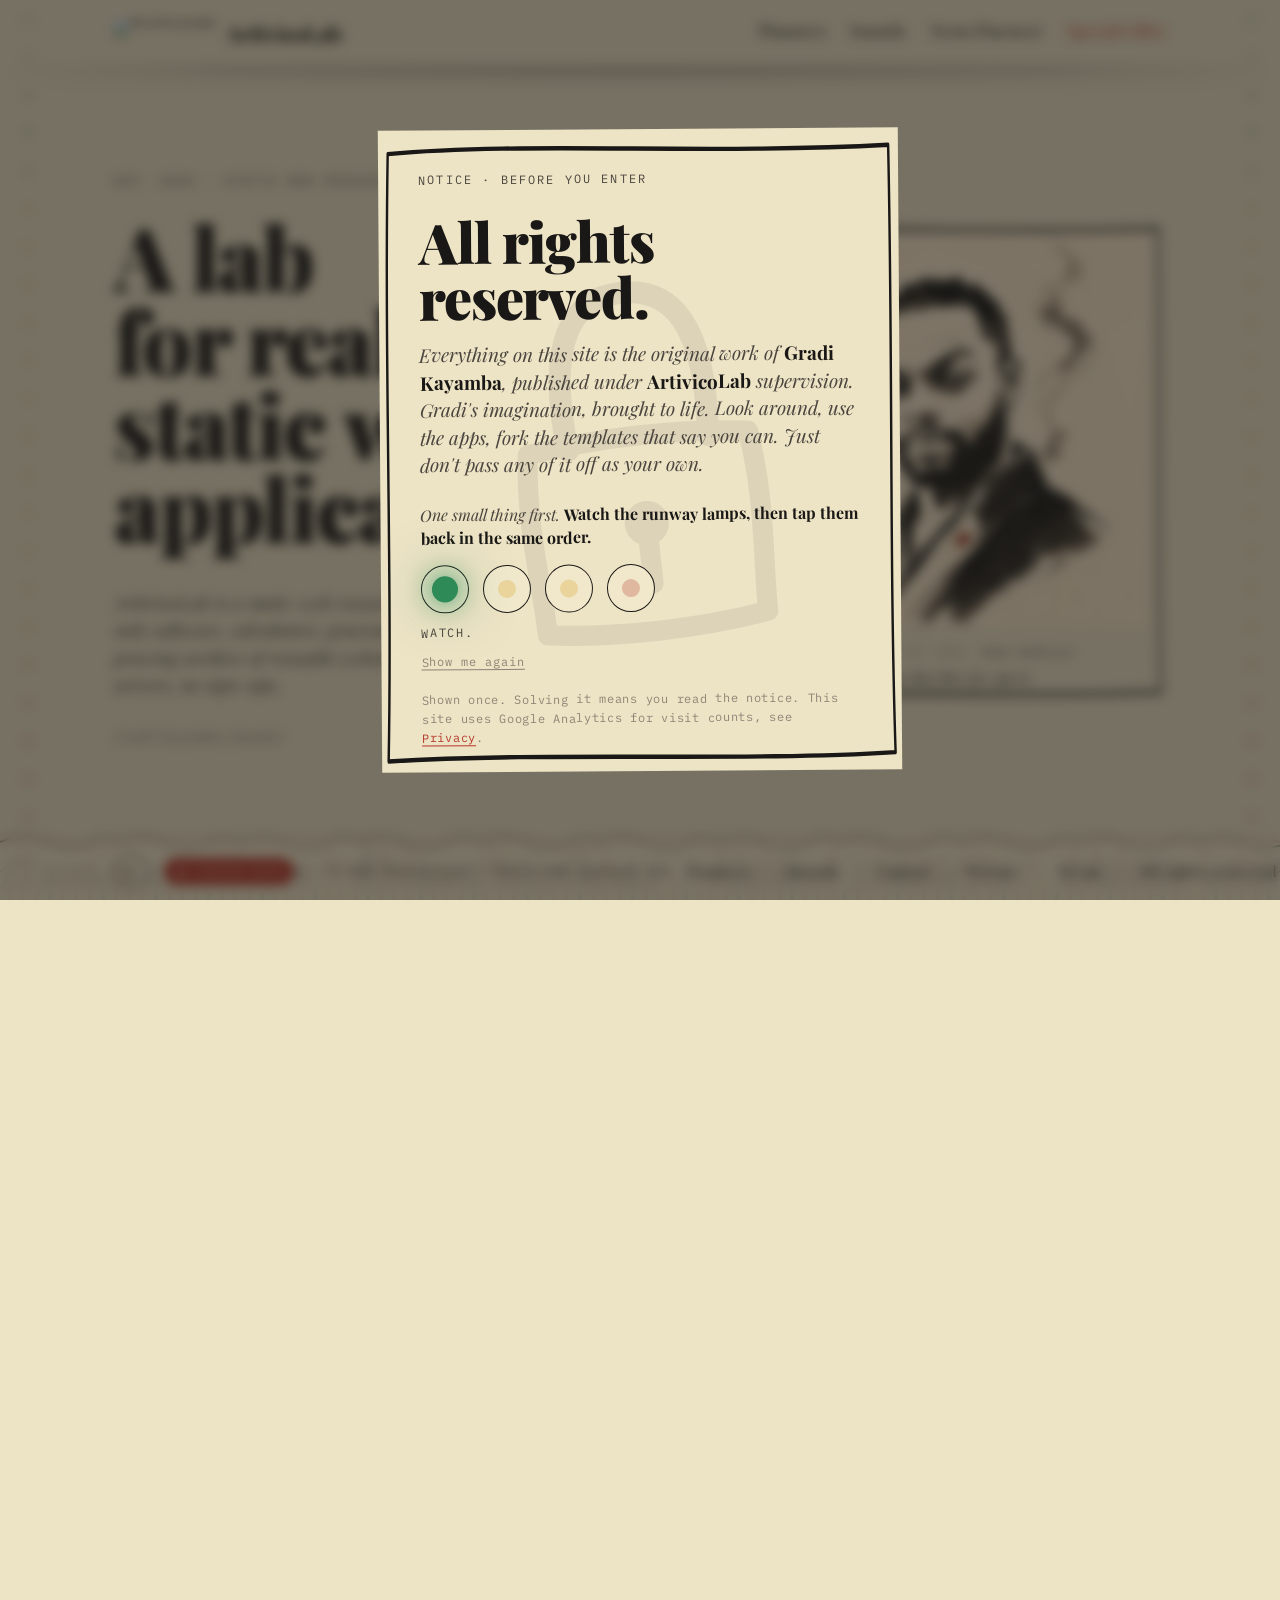
==== commit ab639e1a: "Entry puzzle: tap the runway lamps back in order The first-visit notice now ends in a short puzzle i" ====
--- a/index.html
+++ b/index.html
@@ -13,7 +13,7 @@
 
     <meta charset="UTF-8">
     <!-- IP-GATE:START Visitor Scan demo, launched by the visitor. See CLAUDE.md -->
-    <script src="assets/js/ip-gate.js?v=20260930-1432"></script>
+    <script src="assets/js/ip-gate.js?v=20261006-0118"></script>
     <!-- IP-GATE:END -->
     <script>try{if(localStorage.getItem('artivicolab_gate_ack_v1')!=='1'){document.documentElement.classList.add('gate-pending');setTimeout(function(){document.documentElement.classList.remove('gate-pending')},6000)}}catch(e){}</script>
     <meta name="viewport" content="width=device-width, initial-scale=1.0">
@@ -90,7 +90,7 @@
     }
     </script>
     <link rel="stylesheet" href="assets/css/normalize.css">
-    <link rel="stylesheet" href="assets/css/styles.css?v=20260930-1432">
+    <link rel="stylesheet" href="assets/css/styles.css?v=20261006-0118">
     <link rel="preconnect" href="https://fonts.googleapis.com">
     <link rel="preconnect" href="https://fonts.gstatic.com" crossorigin>
     <link href="https://fonts.googleapis.com/css2?family=Inter:wght@400;500;600&family=IBM+Plex+Mono:wght@400;500;600&family=Playfair+Display:wght@400;700;900&display=swap" rel="stylesheet">
@@ -217,10 +217,10 @@
         </div>
     </footer>
 
-    <script src="assets/js/data.js?v=20260930-1432"></script>
-    <script src="assets/js/script.js?v=20260930-1432"></script>
-    <script src="assets/js/hamburger.js?v=20260930-1432"></script>
-    <script src="assets/js/gate.js?v=20260930-1432"></script>
-    <script src="assets/js/beats.js?v=20260930-1432"></script>
+    <script src="assets/js/data.js?v=20261006-0118"></script>
+    <script src="assets/js/script.js?v=20261006-0118"></script>
+    <script src="assets/js/hamburger.js?v=20261006-0118"></script>
+    <script src="assets/js/gate.js?v=20261006-0118"></script>
+    <script src="assets/js/beats.js?v=20261006-0118"></script>
 </body>
 </html>
--- a/assets/css/styles.css
+++ b/assets/css/styles.css
@@ -2478,6 +2478,71 @@
     color: var(--accent); transform: rotate(-6deg); white-space: nowrap;
 }
 @keyframes gate-nudge { from { transform: translateX(0); } to { transform: translateX(-8px); } }
+
+/* The entry puzzle: four runway lamps, coloured by aviation convention */
+.gate-puzzle { margin: var(--sp-md) 0 var(--sp-sm); }
+.gate-puzzle-ask {
+    font-family: var(--font-display);
+    font-style: italic;
+    font-size: var(--fs-md);
+    line-height: 1.45;
+    color: var(--ink-soft);
+    margin-bottom: var(--sp-sm);
+}
+.gate-puzzle-ask strong { color: var(--ink); font-style: normal; font-weight: 700; }
+.gate-lamps { display: flex; gap: 14px; align-items: center; margin-bottom: 10px; }
+.gate-lamp {
+    --c: #2E8B57;
+    width: 48px; height: 48px;
+    border-radius: 50%;
+    border: 1.5px solid var(--ink);
+    background: var(--paper-card);
+    padding: 0; cursor: pointer;
+    display: inline-flex; align-items: center; justify-content: center;
+    transition: transform 0.12s var(--ease), box-shadow 0.12s var(--ease);
+}
+.gate-lamp[data-lamp="1"], .gate-lamp[data-lamp="2"] { --c: #D9A021; }
+.gate-lamp[data-lamp="3"] { --c: var(--accent); }
+.gate-lamp span {
+    display: block; width: 18px; height: 18px; border-radius: 50%;
+    background: var(--c); opacity: 0.28;
+    transition: opacity 0.1s linear, transform 0.1s var(--ease), box-shadow 0.1s linear;
+}
+.gate-lamp.is-lit span { opacity: 1; transform: scale(1.45); box-shadow: 0 0 18px var(--c), 0 0 38px var(--c); }
+.gate-lamp:hover { transform: translateY(-1px); }
+.gate-lamp:focus-visible { outline: 0; box-shadow: 0 0 0 3px var(--paper), 0 0 0 4.5px var(--ink); }
+.gate-lamp:disabled { cursor: default; }
+.gate-showing .gate-lamp { cursor: wait; }
+.gate-showing .gate-lamp:hover { transform: none; }
+.gate-status {
+    font-family: var(--font-mono);
+    font-size: var(--fs-xs);
+    letter-spacing: 0.14em;
+    text-transform: uppercase;
+    color: var(--ink-soft);
+    min-height: 1.4em;
+    margin-bottom: 6px;
+}
+.gate-miss .gate-status { color: var(--accent); }
+.gate-miss .gate-lamps { animation: gate-miss-shake 0.4s ease-in-out; }
+@keyframes gate-miss-shake { 0%, 100% { transform: translateX(0); } 25% { transform: translateX(-5px); } 75% { transform: translateX(5px); } }
+.gate-replay {
+    font-family: var(--font-mono);
+    font-size: var(--fs-xs);
+    letter-spacing: 0.08em;
+    color: var(--ink-faint);
+    background: transparent; border: 0; padding: 0;
+    text-decoration: underline; text-underline-offset: 3px;
+    cursor: pointer;
+}
+.gate-replay:hover, .gate-replay:focus-visible { color: var(--accent); outline: 0; }
+.gate-replay:disabled { opacity: 0; pointer-events: none; }
+.gate-sr { position: absolute; width: 1px; height: 1px; overflow: hidden; clip: rect(0 0 0 0); white-space: nowrap; }
+.gate-cta[hidden] { display: none; }
+@media (prefers-reduced-motion: reduce) {
+    .gate-lamp, .gate-lamp span { transition: none; }
+    .gate-miss .gate-lamps { animation: none; }
+}
 .gate-unlocking .gate-arrow, .gate-unlocking .gate-hint { opacity: 0; }
 
 /* Big watermark lock behind the notice. On acknowledge it comes forward,
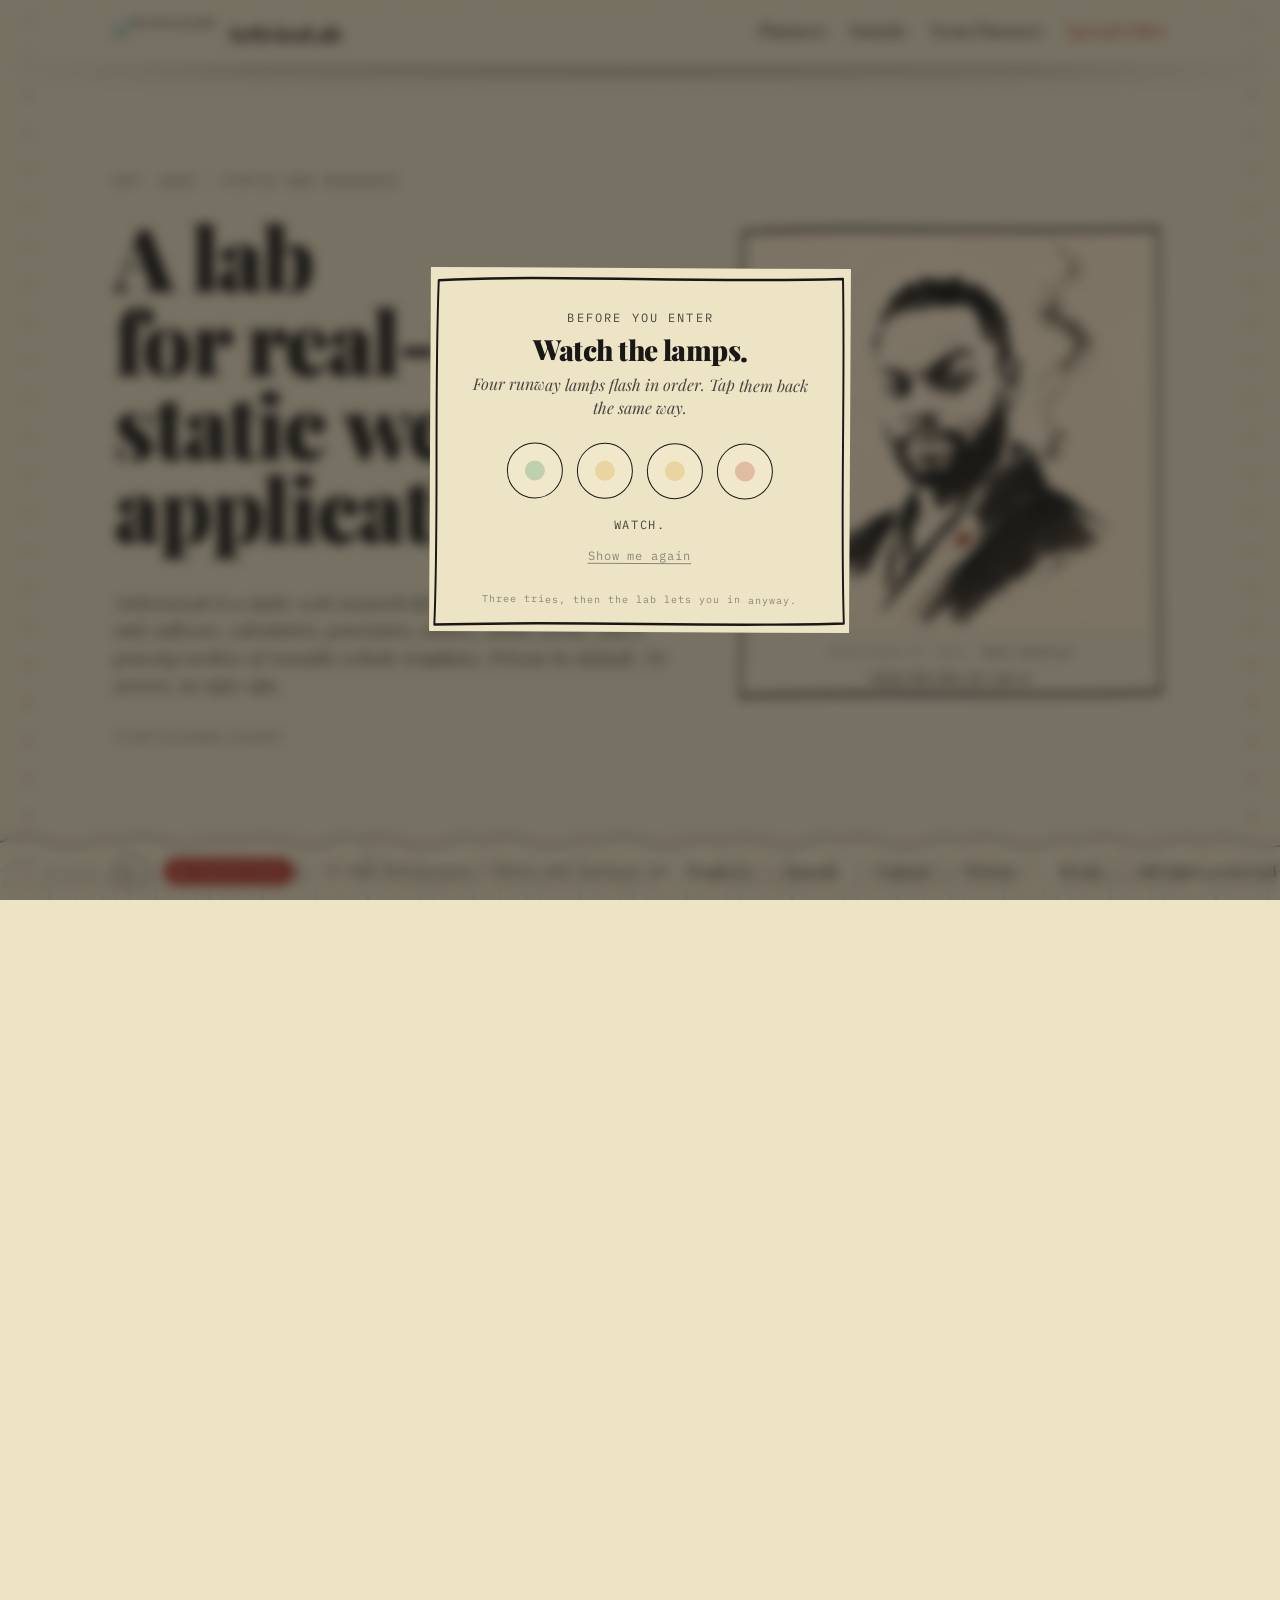
==== commit d46b5884: "Entry puzzle stands alone, and actually shows up The puzzle is its own file, its own overlay and its" ====
--- a/index.html
+++ b/index.html
@@ -13,9 +13,9 @@
 
     <meta charset="UTF-8">
     <!-- IP-GATE:START Visitor Scan demo, launched by the visitor. See CLAUDE.md -->
-    <script src="assets/js/ip-gate.js?v=20261006-0118"></script>
+    <script src="assets/js/ip-gate.js?v=20261006-0139"></script>
     <!-- IP-GATE:END -->
-    <script>try{if(localStorage.getItem('artivicolab_gate_ack_v1')!=='1'){document.documentElement.classList.add('gate-pending');setTimeout(function(){document.documentElement.classList.remove('gate-pending')},6000)}}catch(e){}</script>
+    <script>try{if(localStorage.getItem('artivicolab_gate_ack_v2')!=='1'){document.documentElement.classList.add('gate-pending');setTimeout(function(){document.documentElement.classList.remove('gate-pending')},6000)}}catch(e){}</script>
     <meta name="viewport" content="width=device-width, initial-scale=1.0">
     <meta name="description" content="ArtivicoLab is a static-web research lab in Atlanta, Georgia. We build real-world browser-only applications, landing pages, and reusable website templates.">
     <meta name="keywords" content="unique sounds, free beats, static web apps, static web applications, browser-only software, website templates, web design lab, Atlanta web development, Georgia static apps, ArtivicoLab">
@@ -90,7 +90,7 @@
     }
     </script>
     <link rel="stylesheet" href="assets/css/normalize.css">
-    <link rel="stylesheet" href="assets/css/styles.css?v=20261006-0118">
+    <link rel="stylesheet" href="assets/css/styles.css?v=20261006-0139">
     <link rel="preconnect" href="https://fonts.googleapis.com">
     <link rel="preconnect" href="https://fonts.gstatic.com" crossorigin>
     <link href="https://fonts.googleapis.com/css2?family=Inter:wght@400;500;600&family=IBM+Plex+Mono:wght@400;500;600&family=Playfair+Display:wght@400;700;900&display=swap" rel="stylesheet">
@@ -217,10 +217,11 @@
         </div>
     </footer>
 
-    <script src="assets/js/data.js?v=20261006-0118"></script>
-    <script src="assets/js/script.js?v=20261006-0118"></script>
-    <script src="assets/js/hamburger.js?v=20261006-0118"></script>
-    <script src="assets/js/gate.js?v=20261006-0118"></script>
-    <script src="assets/js/beats.js?v=20261006-0118"></script>
+    <script src="assets/js/data.js?v=20261006-0139"></script>
+    <script src="assets/js/script.js?v=20261006-0139"></script>
+    <script src="assets/js/hamburger.js?v=20261006-0139"></script>
+    <script src="assets/js/puzzle.js?v=20261006-0139"></script>
+    <script src="assets/js/gate.js?v=20261006-0139"></script>
+    <script src="assets/js/beats.js?v=20261006-0139"></script>
 </body>
 </html>
--- a/assets/css/styles.css
+++ b/assets/css/styles.css
@@ -2479,69 +2479,139 @@
 }
 @keyframes gate-nudge { from { transform: translateX(0); } to { transform: translateX(-8px); } }
 
-/* The entry puzzle: four runway lamps, coloured by aviation convention */
-.gate-puzzle { margin: var(--sp-md) 0 var(--sp-sm); }
-.gate-puzzle-ask {
+/* ─── Entry puzzle (puzzle.js), stands alone ─────────────── */
+html.puzzle-open, body.puzzle-open { overflow: hidden; height: 100%; }
+body.puzzle-open { position: fixed; left: 0; right: 0; width: 100%; }
+
+.puzzle {
+    position: fixed;
+    inset: 0;
+    z-index: 1001;
+    display: grid;
+    place-items: center;
+    padding: var(--sp-md);
+    background-color: rgba(26, 24, 22, 0.55);
+    backdrop-filter: blur(6px);
+    opacity: 0;
+    transition: opacity 0.3s var(--ease);
+}
+.puzzle.is-in { opacity: 1; }
+.puzzle.is-out { opacity: 0; }
+
+.puzzle-card {
+    position: relative;
+    width: 100%;
+    max-width: 420px;
+    padding: var(--sp-lg) var(--sp-lg) var(--sp-md);
+    background-color: var(--paper);
+    background-image: var(--sketch-border);
+    background-repeat: no-repeat;
+    background-size: 100% 100%;
+    text-align: center;
+    transform: translateY(10px) rotate(0.3deg);
+    transition: transform 0.35s var(--ease);
+}
+.puzzle.is-in .puzzle-card { transform: translateY(0) rotate(0.3deg); }
+.puzzle-card .eyebrow { margin-bottom: var(--sp-xs); }
+
+.puzzle-title {
+    font-family: var(--font-display);
+    font-weight: 900;
+    font-size: var(--fs-xl);
+    line-height: 1.05;
+    letter-spacing: -0.02em;
+    color: var(--ink);
+    margin-bottom: var(--sp-xs);
+}
+.puzzle-body {
     font-family: var(--font-display);
     font-style: italic;
     font-size: var(--fs-md);
     line-height: 1.45;
     color: var(--ink-soft);
-    margin-bottom: var(--sp-sm);
-}
-.gate-puzzle-ask strong { color: var(--ink); font-style: normal; font-weight: 700; }
-.gate-lamps { display: flex; gap: 14px; align-items: center; margin-bottom: 10px; }
-.gate-lamp {
+    margin-bottom: var(--sp-md);
+}
+
+.puzzle-lamps { display: flex; gap: 14px; justify-content: center; margin-bottom: var(--sp-sm); }
+.puzzle-lamp {
     --c: #2E8B57;
-    width: 48px; height: 48px;
+    width: 56px; height: 56px;
     border-radius: 50%;
     border: 1.5px solid var(--ink);
-    background: var(--paper-card);
-    padding: 0; cursor: pointer;
+    background-color: var(--paper-card);
+    padding: 0;
+    cursor: pointer;
     display: inline-flex; align-items: center; justify-content: center;
-    transition: transform 0.12s var(--ease), box-shadow 0.12s var(--ease);
-}
-.gate-lamp[data-lamp="1"], .gate-lamp[data-lamp="2"] { --c: #D9A021; }
-.gate-lamp[data-lamp="3"] { --c: var(--accent); }
-.gate-lamp span {
-    display: block; width: 18px; height: 18px; border-radius: 50%;
-    background: var(--c); opacity: 0.28;
+    transition: transform 0.12s var(--ease);
+}
+.puzzle-lamp[data-lamp="1"], .puzzle-lamp[data-lamp="2"] { --c: #D9A021; }
+.puzzle-lamp[data-lamp="3"] { --c: var(--accent); }
+.puzzle-lamp span {
+    display: block;
+    width: 20px; height: 20px;
+    border-radius: 50%;
+    background-color: var(--c);
+    opacity: 0.26;
     transition: opacity 0.1s linear, transform 0.1s var(--ease), box-shadow 0.1s linear;
 }
-.gate-lamp.is-lit span { opacity: 1; transform: scale(1.45); box-shadow: 0 0 18px var(--c), 0 0 38px var(--c); }
-.gate-lamp:hover { transform: translateY(-1px); }
-.gate-lamp:focus-visible { outline: 0; box-shadow: 0 0 0 3px var(--paper), 0 0 0 4.5px var(--ink); }
-.gate-lamp:disabled { cursor: default; }
-.gate-showing .gate-lamp { cursor: wait; }
-.gate-showing .gate-lamp:hover { transform: none; }
-.gate-status {
+.puzzle-lamp.is-lit span { opacity: 1; transform: scale(1.5); box-shadow: 0 0 18px var(--c), 0 0 40px var(--c); }
+.puzzle-lamp:hover { transform: translateY(-2px); }
+.puzzle-lamp:focus-visible { outline: 0; box-shadow: 0 0 0 3px var(--paper), 0 0 0 4.5px var(--ink); }
+.puzzle-lamp:disabled { cursor: default; }
+.puzzle.is-showing .puzzle-lamp { cursor: wait; }
+.puzzle.is-showing .puzzle-lamp:hover { transform: none; }
+
+.puzzle-status {
     font-family: var(--font-mono);
     font-size: var(--fs-xs);
     letter-spacing: 0.14em;
     text-transform: uppercase;
     color: var(--ink-soft);
     min-height: 1.4em;
-    margin-bottom: 6px;
-}
-.gate-miss .gate-status { color: var(--accent); }
-.gate-miss .gate-lamps { animation: gate-miss-shake 0.4s ease-in-out; }
-@keyframes gate-miss-shake { 0%, 100% { transform: translateX(0); } 25% { transform: translateX(-5px); } 75% { transform: translateX(5px); } }
-.gate-replay {
+    margin-bottom: 8px;
+}
+.puzzle.is-miss .puzzle-status { color: var(--accent); }
+.puzzle.is-done .puzzle-status { color: var(--accent-cool); }
+.puzzle.is-miss .puzzle-lamps { animation: puzzle-shake 0.4s ease-in-out; }
+@keyframes puzzle-shake {
+    0%, 100% { transform: translateX(0); }
+    25% { transform: translateX(-6px); }
+    75% { transform: translateX(6px); }
+}
+
+.puzzle-replay {
     font-family: var(--font-mono);
     font-size: var(--fs-xs);
     letter-spacing: 0.08em;
     color: var(--ink-faint);
-    background: transparent; border: 0; padding: 0;
-    text-decoration: underline; text-underline-offset: 3px;
+    background: transparent;
+    border: 0;
+    padding: 0;
+    text-decoration: underline;
+    text-underline-offset: 3px;
     cursor: pointer;
 }
-.gate-replay:hover, .gate-replay:focus-visible { color: var(--accent); outline: 0; }
-.gate-replay:disabled { opacity: 0; pointer-events: none; }
-.gate-sr { position: absolute; width: 1px; height: 1px; overflow: hidden; clip: rect(0 0 0 0); white-space: nowrap; }
-.gate-cta[hidden] { display: none; }
+.puzzle-replay:hover, .puzzle-replay:focus-visible { color: var(--accent); outline: 0; }
+.puzzle-replay:disabled { opacity: 0; pointer-events: none; }
+
+.puzzle-fine {
+    font-family: var(--font-mono);
+    font-size: 10px;
+    letter-spacing: 0.1em;
+    color: var(--ink-faint);
+    margin-top: var(--sp-md);
+}
+.puzzle-sr { position: absolute; width: 1px; height: 1px; overflow: hidden; clip: rect(0 0 0 0); white-space: nowrap; }
+
+@media (max-width: 420px) {
+    .puzzle-card { padding: var(--sp-md) var(--sp-sm); }
+    .puzzle-lamps { gap: 10px; }
+    .puzzle-lamp { width: 48px; height: 48px; }
+    .puzzle-lamp span { width: 17px; height: 17px; }
+}
 @media (prefers-reduced-motion: reduce) {
-    .gate-lamp, .gate-lamp span { transition: none; }
-    .gate-miss .gate-lamps { animation: none; }
+    .puzzle, .puzzle-card, .puzzle-lamp, .puzzle-lamp span { transition: none; }
+    .puzzle.is-miss .puzzle-lamps { animation: none; }
 }
 .gate-unlocking .gate-arrow, .gate-unlocking .gate-hint { opacity: 0; }
 
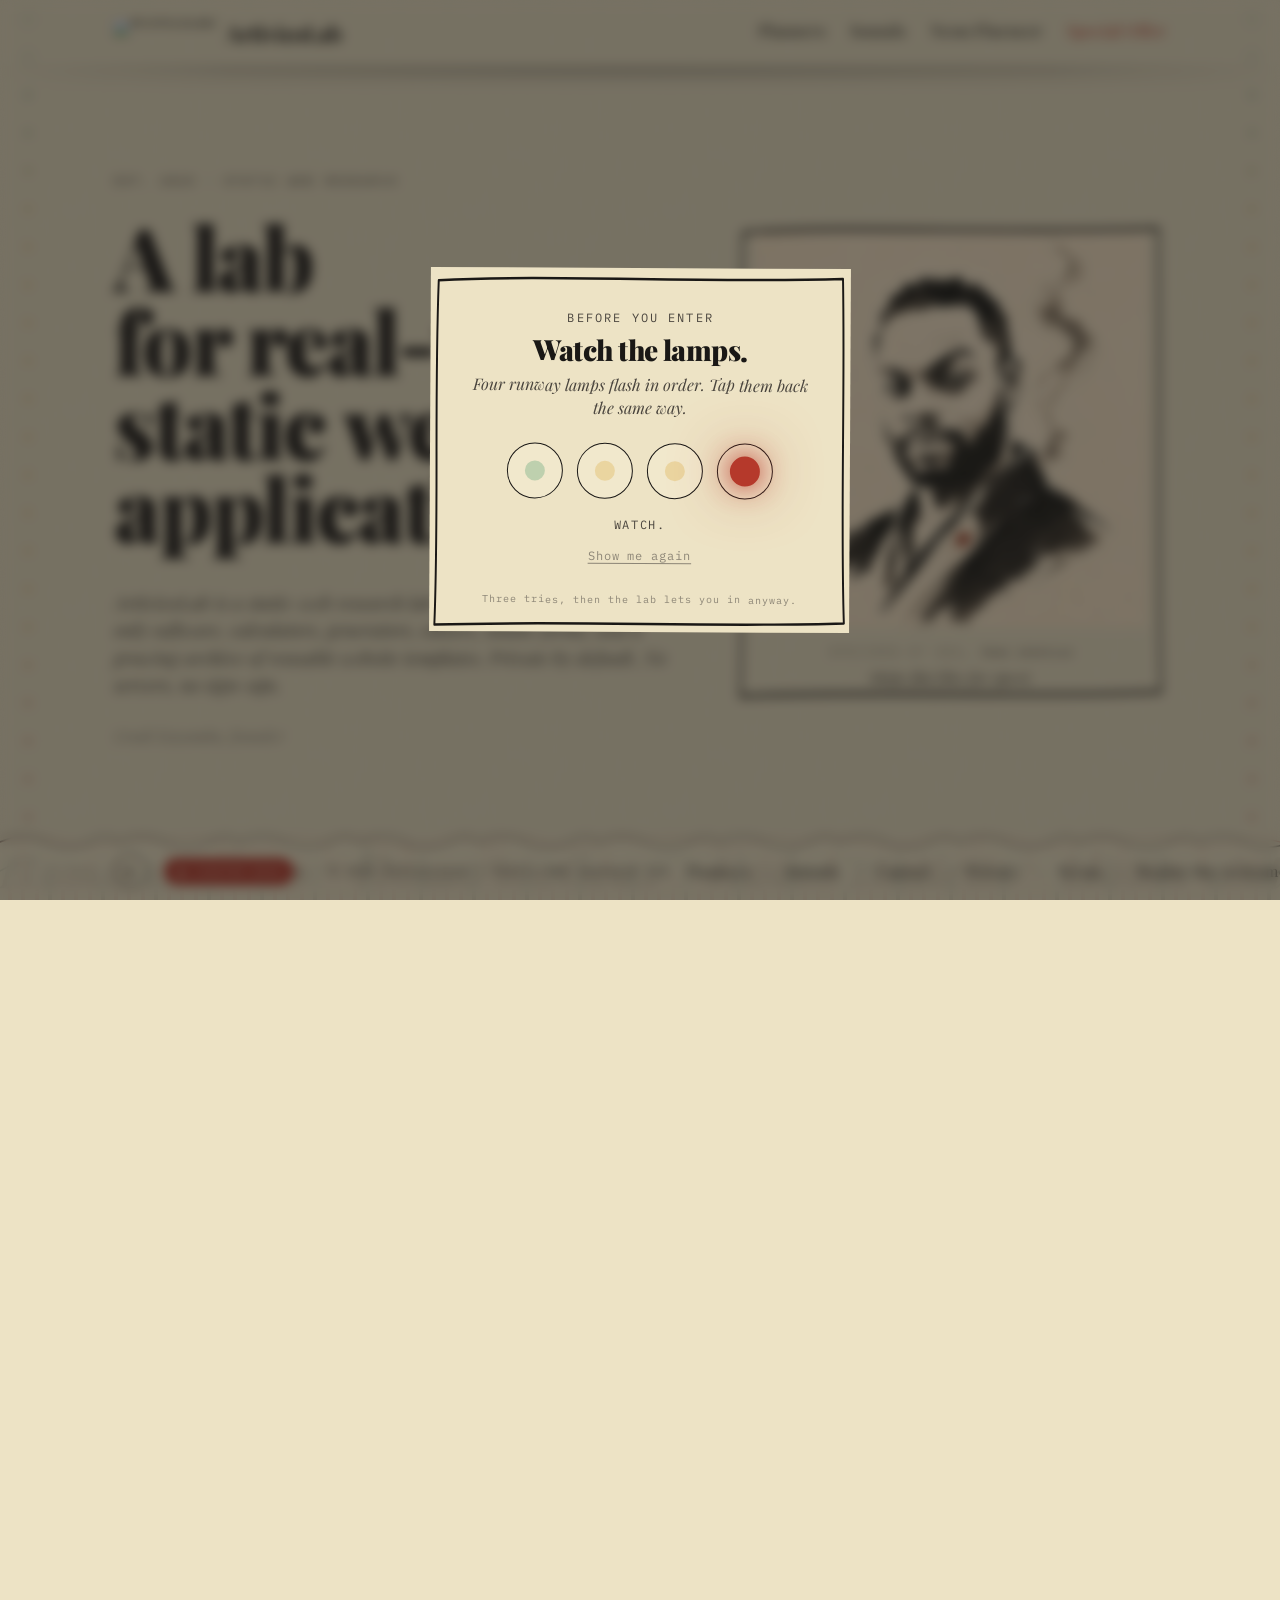
==== commit 6f63f067: "Welcome: puzzle, then listen to Parade twice; one player, never two The welcome is now puzzle first," ====
--- a/index.html
+++ b/index.html
@@ -13,9 +13,9 @@
 
     <meta charset="UTF-8">
     <!-- IP-GATE:START Visitor Scan demo, launched by the visitor. See CLAUDE.md -->
-    <script src="assets/js/ip-gate.js?v=20261006-0139"></script>
+    <script src="assets/js/ip-gate.js?v=20261006-0213"></script>
     <!-- IP-GATE:END -->
-    <script>try{if(localStorage.getItem('artivicolab_gate_ack_v2')!=='1'){document.documentElement.classList.add('gate-pending');setTimeout(function(){document.documentElement.classList.remove('gate-pending')},6000)}}catch(e){}</script>
+    <script>try{if(Date.now()>=(parseInt(localStorage.getItem('artivicolab_access_until'),10)||0)){document.documentElement.classList.add('gate-pending');setTimeout(function(){document.documentElement.classList.remove('gate-pending')},6000)}}catch(e){}</script>
     <meta name="viewport" content="width=device-width, initial-scale=1.0">
     <meta name="description" content="ArtivicoLab is a static-web research lab in Atlanta, Georgia. We build real-world browser-only applications, landing pages, and reusable website templates.">
     <meta name="keywords" content="unique sounds, free beats, static web apps, static web applications, browser-only software, website templates, web design lab, Atlanta web development, Georgia static apps, ArtivicoLab">
@@ -90,7 +90,7 @@
     }
     </script>
     <link rel="stylesheet" href="assets/css/normalize.css">
-    <link rel="stylesheet" href="assets/css/styles.css?v=20261006-0139">
+    <link rel="stylesheet" href="assets/css/styles.css?v=20261006-0213">
     <link rel="preconnect" href="https://fonts.googleapis.com">
     <link rel="preconnect" href="https://fonts.gstatic.com" crossorigin>
     <link href="https://fonts.googleapis.com/css2?family=Inter:wght@400;500;600&family=IBM+Plex+Mono:wght@400;500;600&family=Playfair+Display:wght@400;700;900&display=swap" rel="stylesheet">
@@ -212,16 +212,18 @@
                 <span class="sep">&middot;</span>
                 <a href="terms.html" class="ink-link">Terms</a>
                 <span class="sep">&middot;</span>
+                <a href="#" class="ink-link" data-access-replay>Replay the welcome</a>
+                <span class="sep">&middot;</span>
                 <a href="#" class="ink-link" data-gate-open>All rights reserved</a>
             </p>
         </div>
     </footer>
 
-    <script src="assets/js/data.js?v=20261006-0139"></script>
-    <script src="assets/js/script.js?v=20261006-0139"></script>
-    <script src="assets/js/hamburger.js?v=20261006-0139"></script>
-    <script src="assets/js/puzzle.js?v=20261006-0139"></script>
-    <script src="assets/js/gate.js?v=20261006-0139"></script>
-    <script src="assets/js/beats.js?v=20261006-0139"></script>
+    <script src="assets/js/data.js?v=20261006-0213"></script>
+    <script src="assets/js/script.js?v=20261006-0213"></script>
+    <script src="assets/js/hamburger.js?v=20261006-0213"></script>
+    <script src="assets/js/puzzle.js?v=20261006-0213"></script>
+    <script src="assets/js/gate.js?v=20261006-0213"></script>
+    <script src="assets/js/beats.js?v=20261006-0213"></script>
 </body>
 </html>
--- a/assets/css/styles.css
+++ b/assets/css/styles.css
@@ -2449,6 +2449,82 @@
 .gate-btn:hover, .gate-btn:focus-visible { color: var(--accent); outline: 0; }
 .gate-btn:hover { filter: url(#ink-jitter); }
 
+.gate-body p { margin-bottom: var(--sp-sm); }
+.gate-body p:last-child { margin-bottom: 0; }
+
+/* The listening room: Parade must actually be heard, twice, before the
+   doors open. The clock in gate.js only moves while sound is coming out,
+   so this block has a loud silent state on purpose. */
+.gate-listen {
+    margin: var(--sp-md) 0 var(--sp-sm);
+    padding: var(--sp-sm) 0 0;
+    border-top: 1.5px solid var(--rule-strong);
+}
+.gate-listen-label {
+    font-family: var(--font-mono);
+    font-size: var(--fs-xs);
+    letter-spacing: 0.14em;
+    text-transform: uppercase;
+    color: var(--ink-soft);
+    margin-bottom: 10px;
+}
+.gate-listen-label strong { color: var(--ink); font-weight: 600; }
+.gate-silent .gate-listen-label { color: var(--accent); }
+
+.gate-listen-bar {
+    height: 10px;
+    border: 1.5px solid var(--ink);
+    background-color: var(--paper-card);
+    overflow: hidden;
+}
+.gate-listen-fill {
+    height: 100%;
+    width: 0;
+    background-color: var(--accent-cool);
+    transition: width 0.2s linear;
+}
+.gate-silent .gate-listen-fill { background-color: var(--ink-faint); }
+
+.gate-listen-time {
+    font-family: var(--font-mono);
+    font-size: var(--fs-xs);
+    letter-spacing: 0.08em;
+    color: var(--ink-soft);
+    margin-top: 8px;
+}
+.gate-listen-clock {
+    font-size: var(--fs-md);
+    font-weight: 600;
+    color: var(--ink);
+    letter-spacing: 0.04em;
+}
+.gate-silent .gate-listen-clock { color: var(--accent); }
+
+.gate-listen-note {
+    font-family: var(--font-mono);
+    font-size: 11px;
+    line-height: 1.5;
+    letter-spacing: 0.04em;
+    color: var(--ink-faint);
+    margin-top: 6px;
+}
+.gate-silent .gate-listen-note { color: var(--accent); }
+
+.gate-sound {
+    margin-top: 10px;
+    font-family: var(--font-display);
+    font-weight: 700;
+    font-size: 16px;
+    padding: 8px 18px;
+    background-color: var(--accent);
+    color: var(--paper);
+    border: 0;
+    cursor: pointer;
+    transition: background-color 0.2s var(--ease);
+}
+.gate-sound:hover, .gate-sound:focus-visible { background-color: var(--ink); outline: 0; }
+.gate-sound[hidden] { display: none; }
+
 .gate-fine {
     margin-top: var(--sp-sm);
     font-family: var(--font-mono);
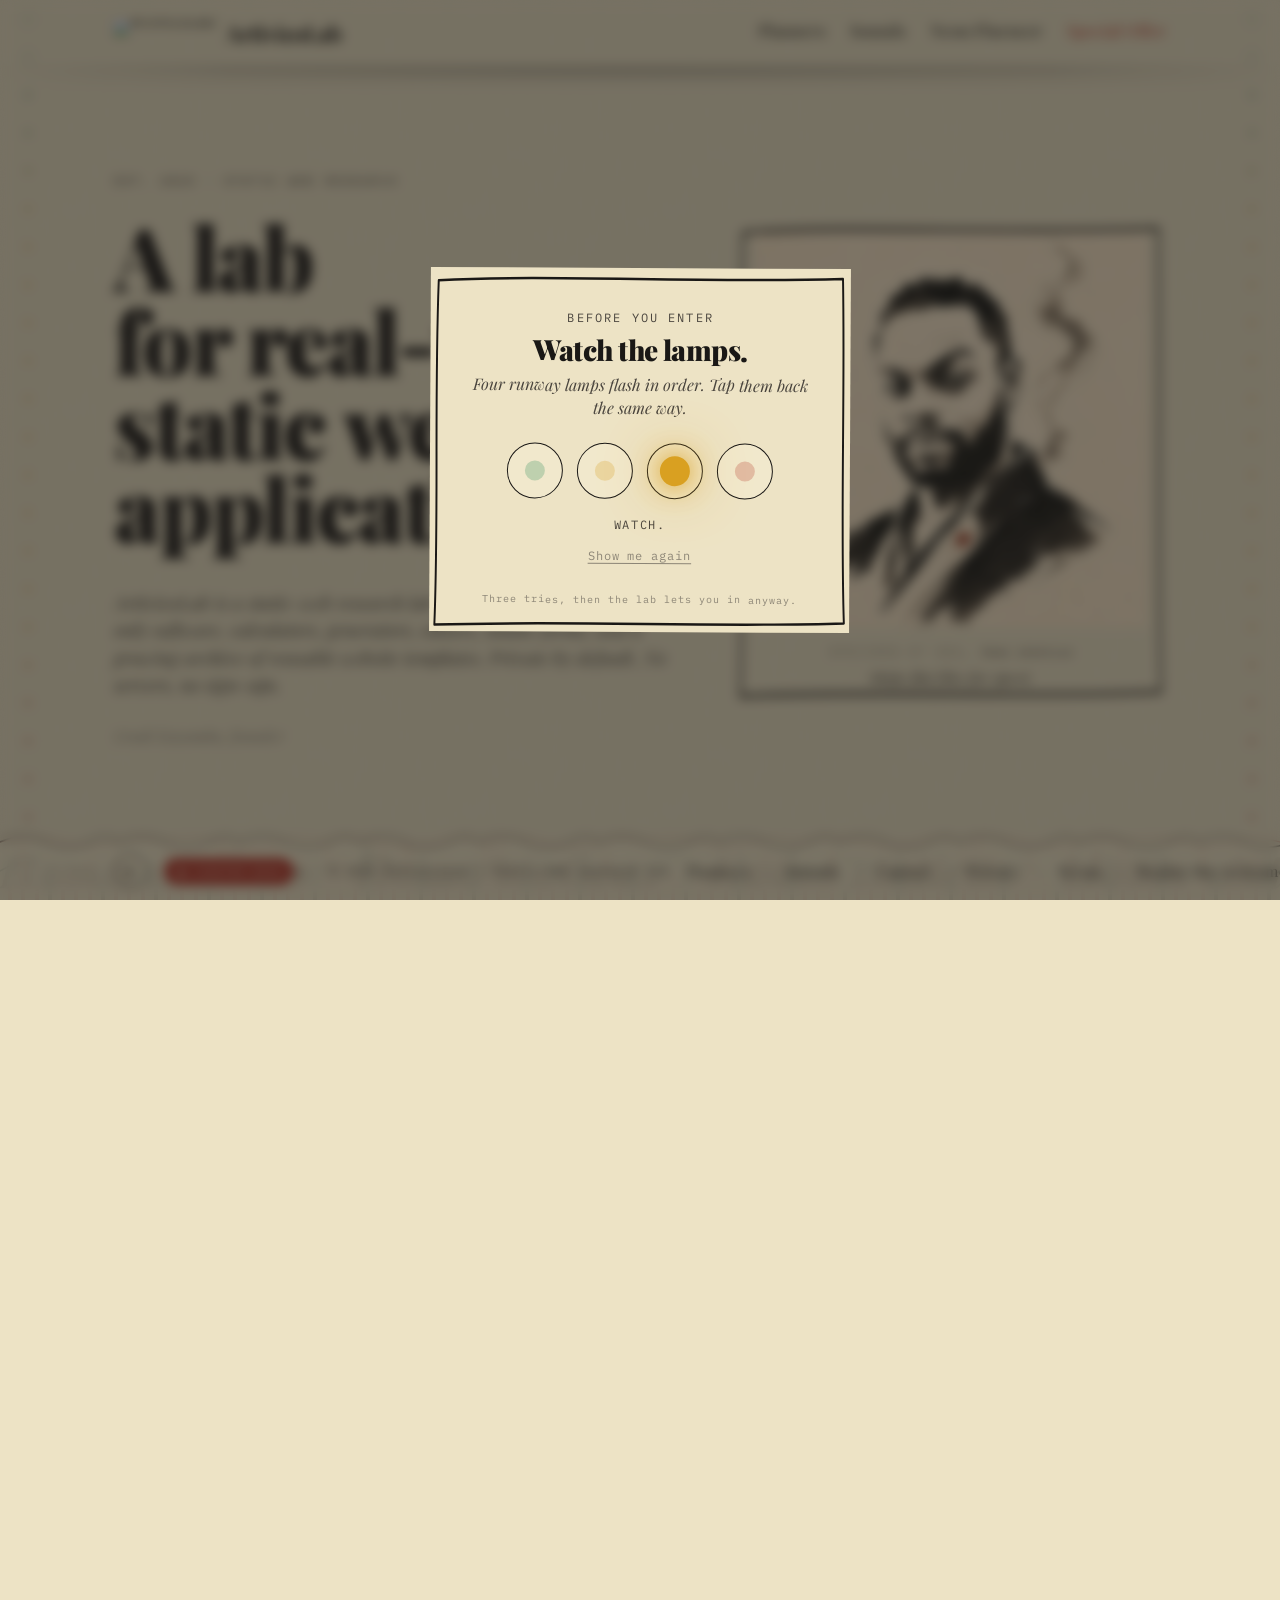
==== commit c4e93ec4: "Listening room opens on the winning tap, no music before the card The room now opens underneath the " ====
--- a/index.html
+++ b/index.html
@@ -13,7 +13,7 @@
 
     <meta charset="UTF-8">
     <!-- IP-GATE:START Visitor Scan demo, launched by the visitor. See CLAUDE.md -->
-    <script src="assets/js/ip-gate.js?v=20261006-0213"></script>
+    <script src="assets/js/ip-gate.js?v=20261006-0217"></script>
     <!-- IP-GATE:END -->
     <script>try{if(Date.now()>=(parseInt(localStorage.getItem('artivicolab_access_until'),10)||0)){document.documentElement.classList.add('gate-pending');setTimeout(function(){document.documentElement.classList.remove('gate-pending')},6000)}}catch(e){}</script>
     <meta name="viewport" content="width=device-width, initial-scale=1.0">
@@ -90,7 +90,7 @@
     }
     </script>
     <link rel="stylesheet" href="assets/css/normalize.css">
-    <link rel="stylesheet" href="assets/css/styles.css?v=20261006-0213">
+    <link rel="stylesheet" href="assets/css/styles.css?v=20261006-0217">
     <link rel="preconnect" href="https://fonts.googleapis.com">
     <link rel="preconnect" href="https://fonts.gstatic.com" crossorigin>
     <link href="https://fonts.googleapis.com/css2?family=Inter:wght@400;500;600&family=IBM+Plex+Mono:wght@400;500;600&family=Playfair+Display:wght@400;700;900&display=swap" rel="stylesheet">
@@ -219,11 +219,11 @@
         </div>
     </footer>
 
-    <script src="assets/js/data.js?v=20261006-0213"></script>
-    <script src="assets/js/script.js?v=20261006-0213"></script>
-    <script src="assets/js/hamburger.js?v=20261006-0213"></script>
-    <script src="assets/js/puzzle.js?v=20261006-0213"></script>
-    <script src="assets/js/gate.js?v=20261006-0213"></script>
-    <script src="assets/js/beats.js?v=20261006-0213"></script>
+    <script src="assets/js/data.js?v=20261006-0217"></script>
+    <script src="assets/js/script.js?v=20261006-0217"></script>
+    <script src="assets/js/hamburger.js?v=20261006-0217"></script>
+    <script src="assets/js/puzzle.js?v=20261006-0217"></script>
+    <script src="assets/js/gate.js?v=20261006-0217"></script>
+    <script src="assets/js/beats.js?v=20261006-0217"></script>
 </body>
 </html>
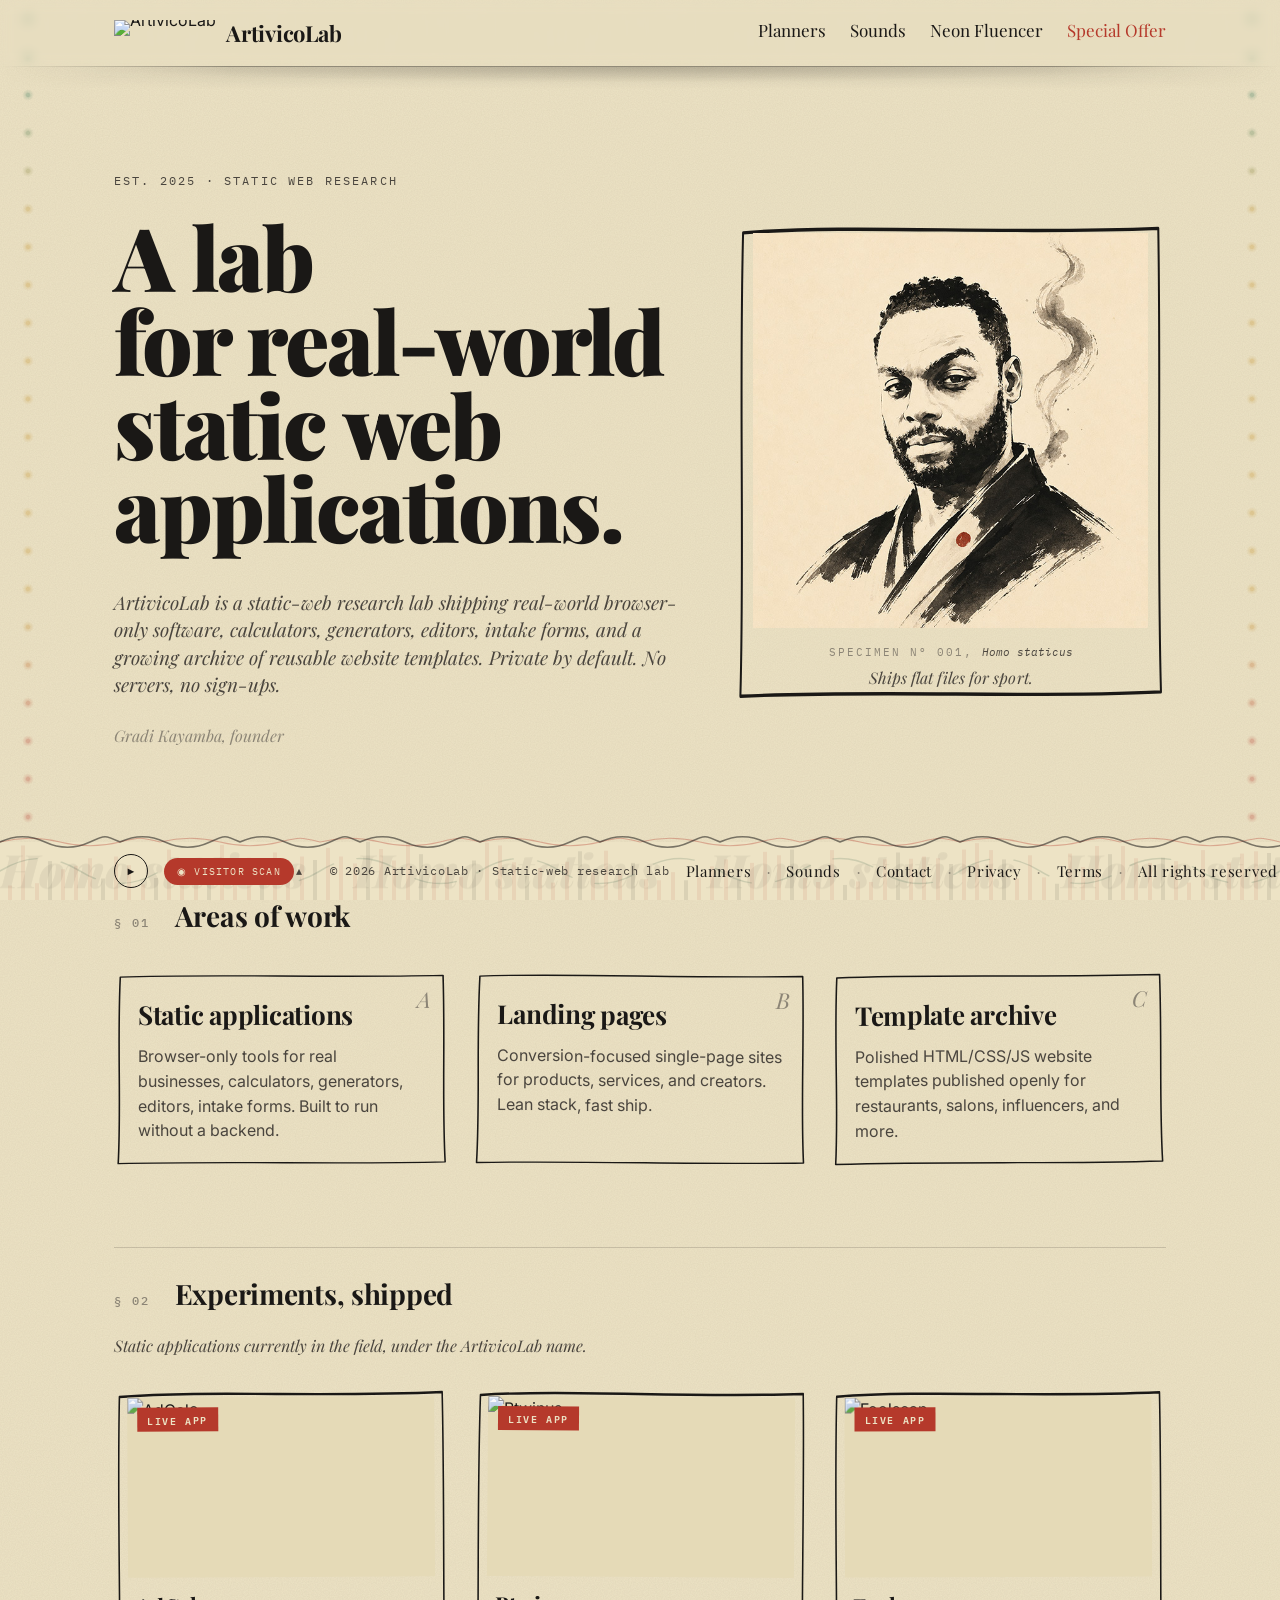
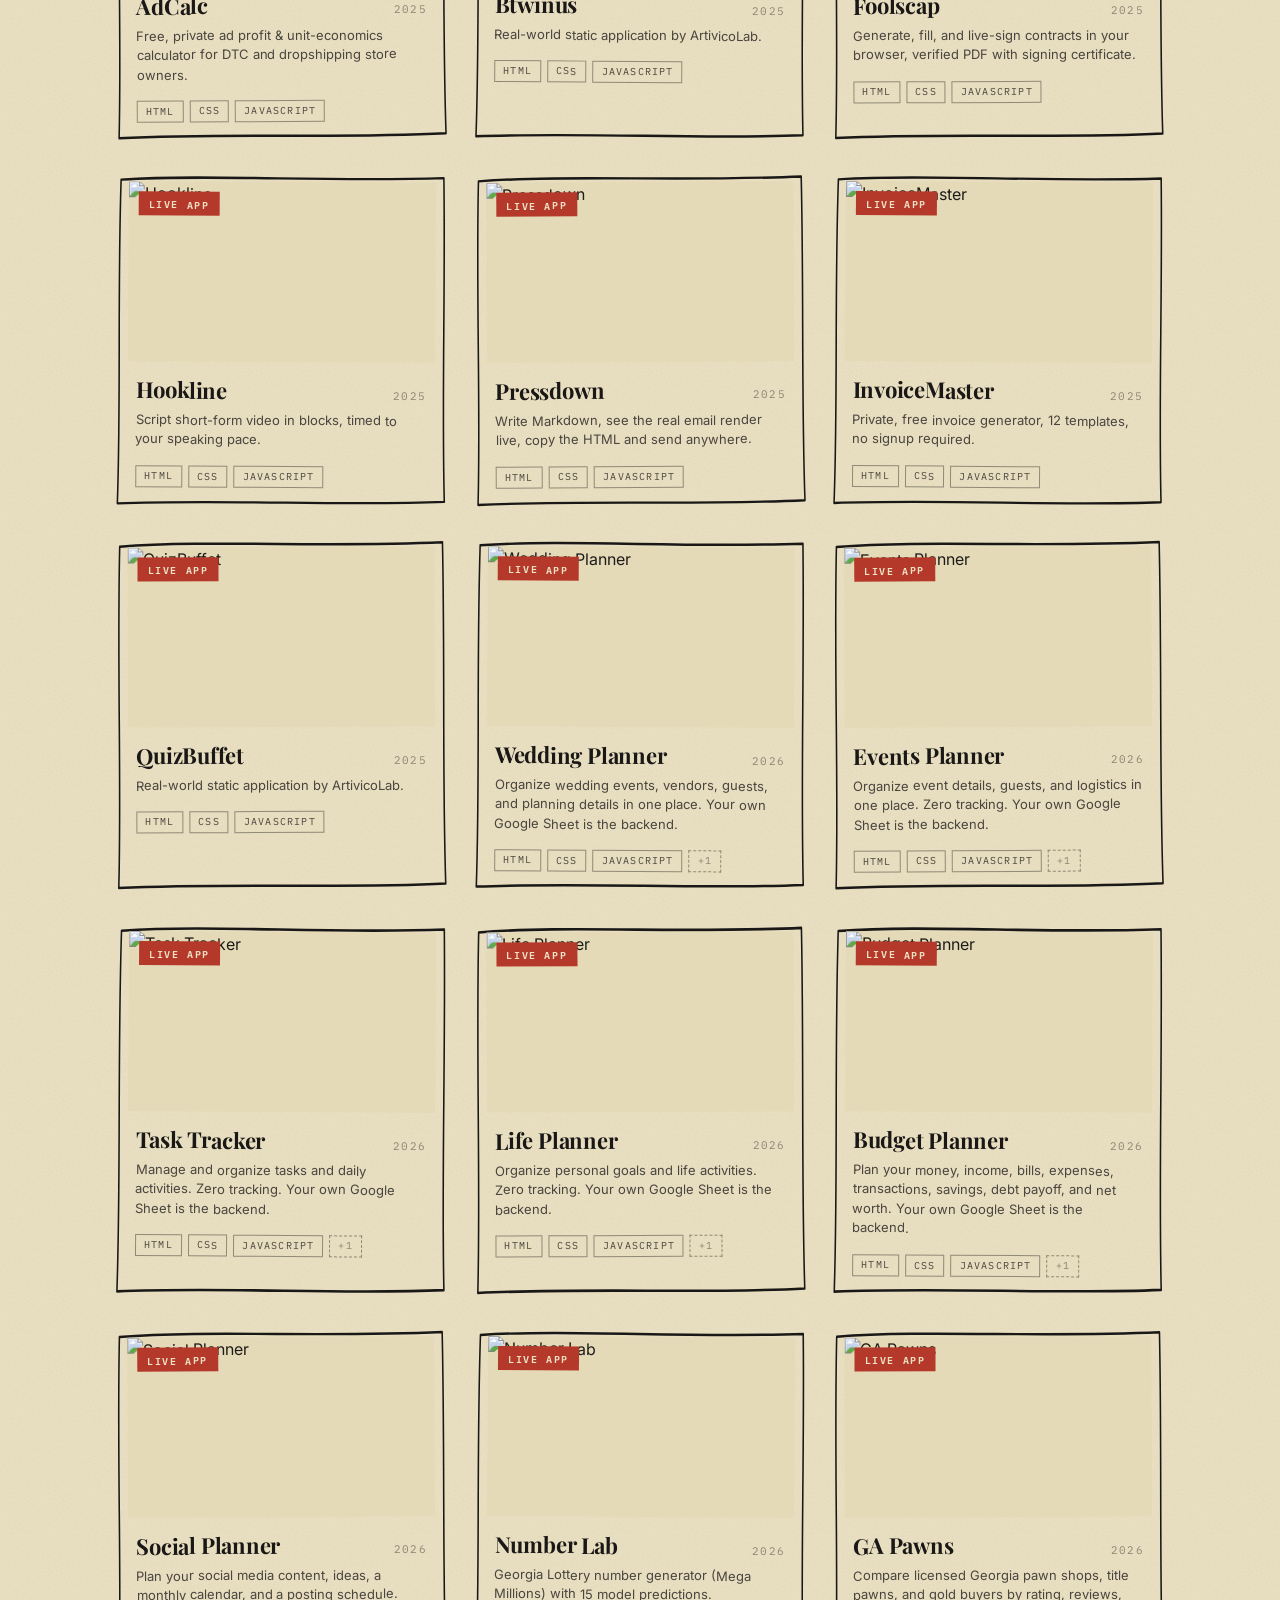
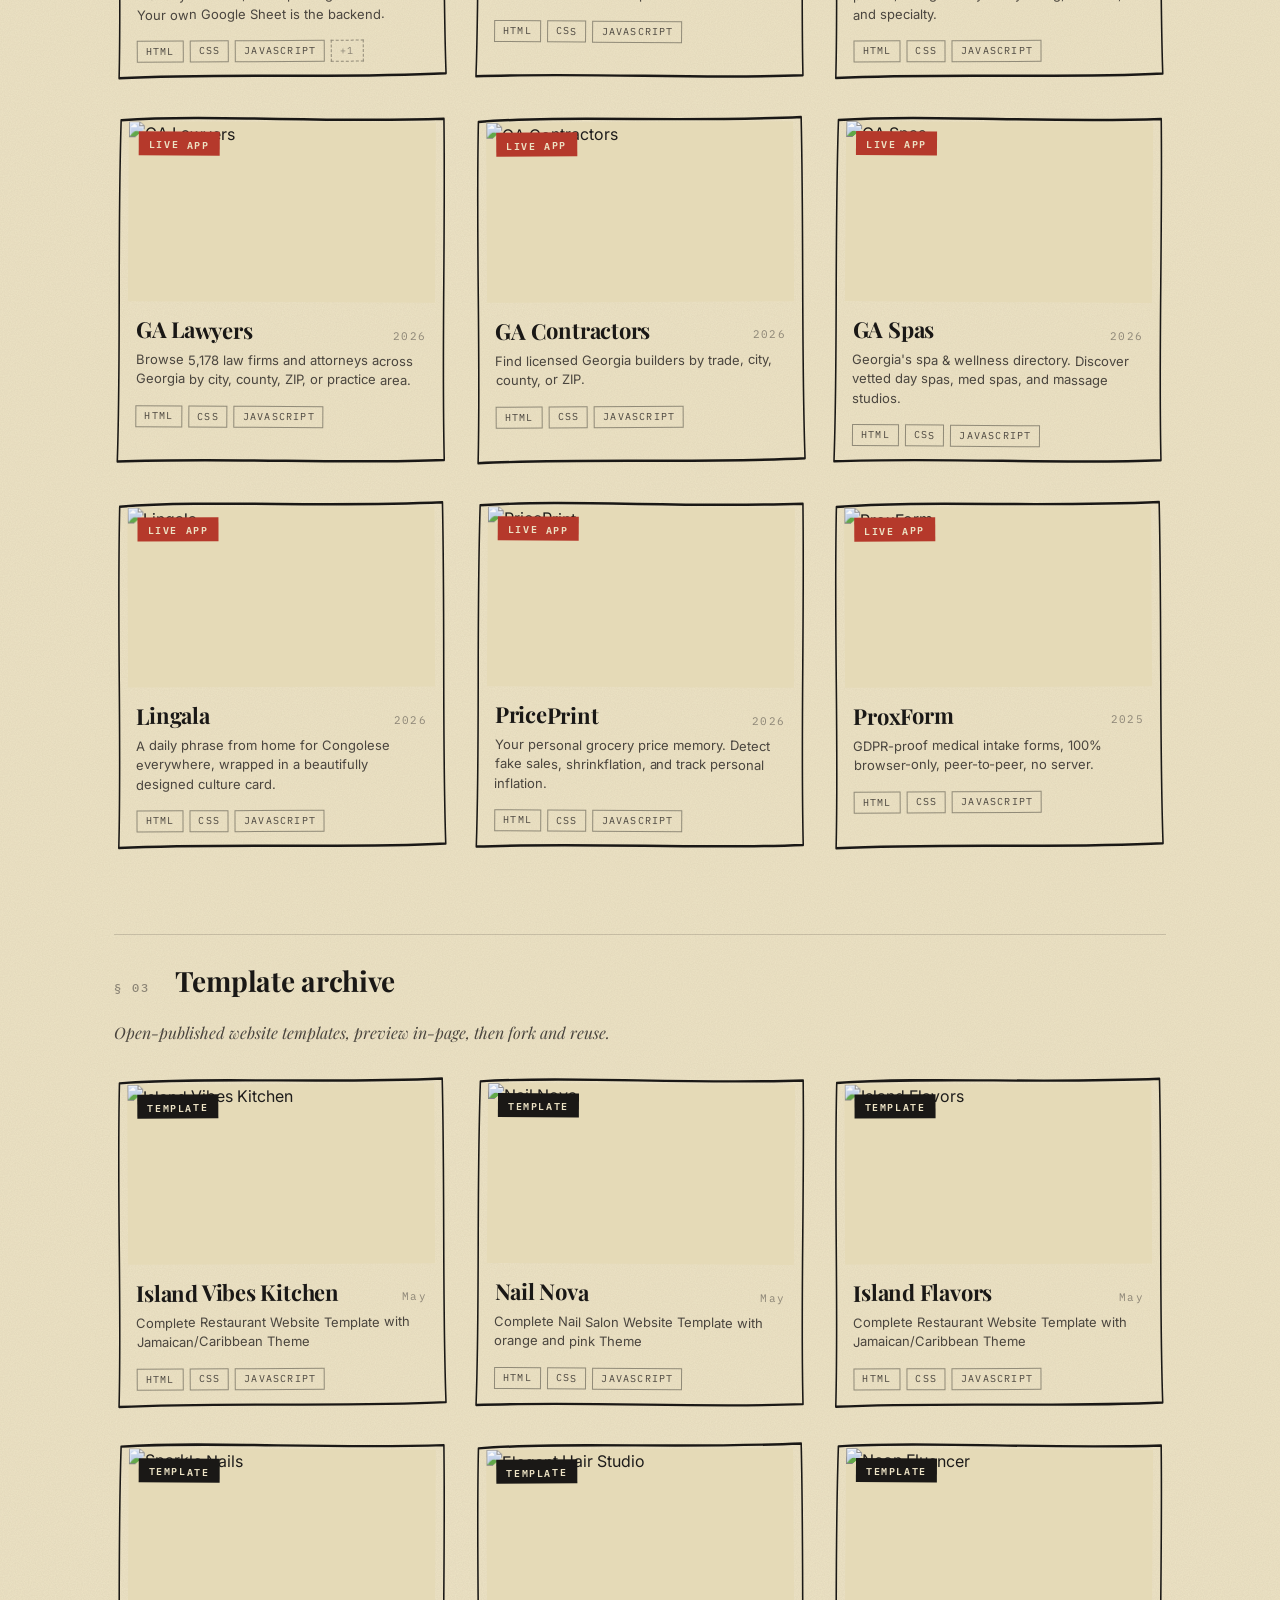
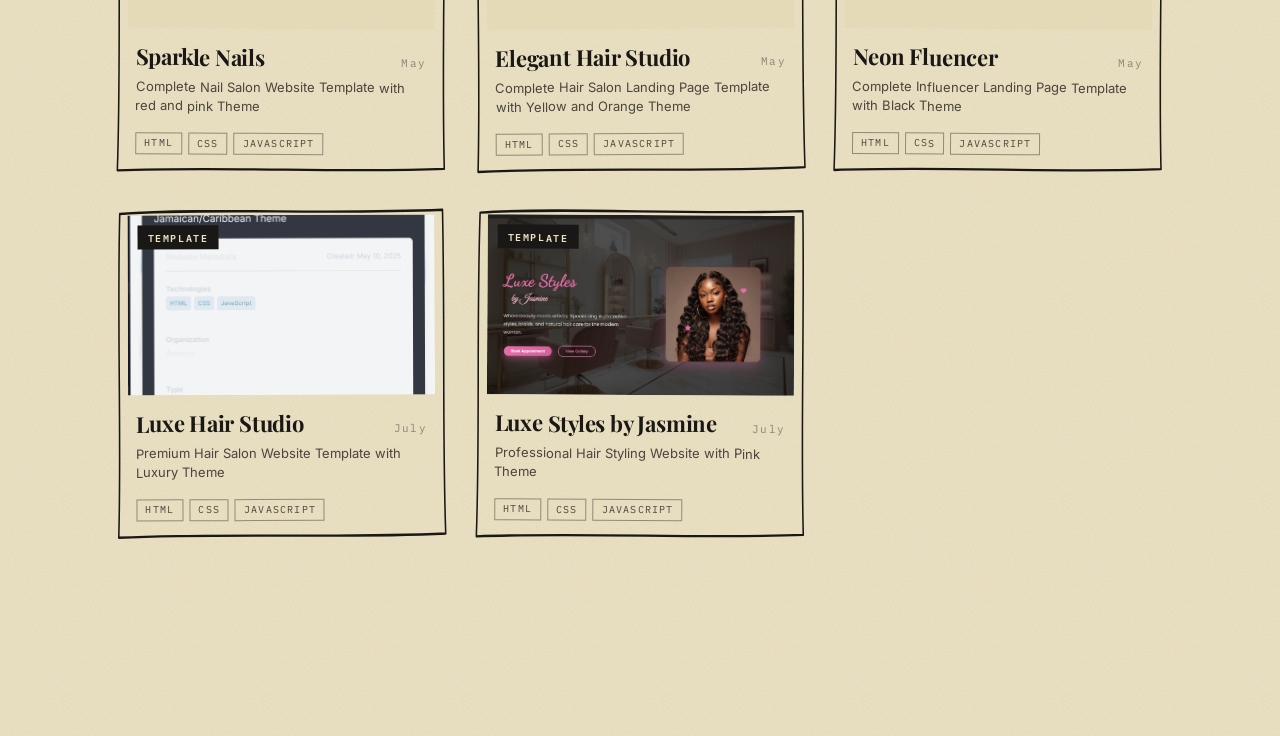
==== commit 8cc47109: "Remove the welcome gate; the site is open again The lamp puzzle, the listening room, the hourly acce" ====
--- a/index.html
+++ b/index.html
@@ -13,9 +13,8 @@
 
     <meta charset="UTF-8">
     <!-- IP-GATE:START Visitor Scan demo, launched by the visitor. See CLAUDE.md -->
-    <script src="assets/js/ip-gate.js?v=20261006-0217"></script>
+    <script src="assets/js/ip-gate.js?v=20261010-1502"></script>
     <!-- IP-GATE:END -->
-    <script>try{if(Date.now()>=(parseInt(localStorage.getItem('artivicolab_access_until'),10)||0)){document.documentElement.classList.add('gate-pending');setTimeout(function(){document.documentElement.classList.remove('gate-pending')},6000)}}catch(e){}</script>
     <meta name="viewport" content="width=device-width, initial-scale=1.0">
     <meta name="description" content="ArtivicoLab is a static-web research lab in Atlanta, Georgia. We build real-world browser-only applications, landing pages, and reusable website templates.">
     <meta name="keywords" content="unique sounds, free beats, static web apps, static web applications, browser-only software, website templates, web design lab, Atlanta web development, Georgia static apps, ArtivicoLab">
@@ -90,7 +89,7 @@
     }
     </script>
     <link rel="stylesheet" href="assets/css/normalize.css">
-    <link rel="stylesheet" href="assets/css/styles.css?v=20261006-0217">
+    <link rel="stylesheet" href="assets/css/styles.css?v=20261010-1502">
     <link rel="preconnect" href="https://fonts.googleapis.com">
     <link rel="preconnect" href="https://fonts.gstatic.com" crossorigin>
     <link href="https://fonts.googleapis.com/css2?family=Inter:wght@400;500;600&family=IBM+Plex+Mono:wght@400;500;600&family=Playfair+Display:wght@400;700;900&display=swap" rel="stylesheet">
@@ -212,18 +211,15 @@
                 <span class="sep">&middot;</span>
                 <a href="terms.html" class="ink-link">Terms</a>
                 <span class="sep">&middot;</span>
-                <a href="#" class="ink-link" data-access-replay>Replay the welcome</a>
-                <span class="sep">&middot;</span>
                 <a href="#" class="ink-link" data-gate-open>All rights reserved</a>
             </p>
         </div>
     </footer>
 
-    <script src="assets/js/data.js?v=20261006-0217"></script>
-    <script src="assets/js/script.js?v=20261006-0217"></script>
-    <script src="assets/js/hamburger.js?v=20261006-0217"></script>
-    <script src="assets/js/puzzle.js?v=20261006-0217"></script>
-    <script src="assets/js/gate.js?v=20261006-0217"></script>
-    <script src="assets/js/beats.js?v=20261006-0217"></script>
+    <script src="assets/js/data.js?v=20261010-1502"></script>
+    <script src="assets/js/script.js?v=20261010-1502"></script>
+    <script src="assets/js/hamburger.js?v=20261010-1502"></script>
+    <script src="assets/js/gate.js?v=20261010-1502"></script>
+    <script src="assets/js/beats.js?v=20261010-1502"></script>
 </body>
 </html>
--- a/assets/css/styles.css
+++ b/assets/css/styles.css
@@ -1443,15 +1443,6 @@
 
 
 /* ─── Entry notice (first visit) ─────────────────────────── */
-/* Pre-paint cover: set by an inline head script before the page renders,
-   removed by gate.js once the overlay is on screen. Prevents any flash of site. */
-html.gate-pending::before {
-    content: "";
-    position: fixed;
-    inset: 0;
-    z-index: 999;
-    background-color: var(--paper);
-}
 
 /* IP-GATE:START temporary, added 2026-09-18, remove by 2026-09-20. See CLAUDE.md */
 /* ─── Client-side IP gate, arcade block screen ───────────── */
@@ -2449,82 +2440,6 @@
 .gate-btn:hover, .gate-btn:focus-visible { color: var(--accent); outline: 0; }
 .gate-btn:hover { filter: url(#ink-jitter); }
 
-.gate-body p { margin-bottom: var(--sp-sm); }
-.gate-body p:last-child { margin-bottom: 0; }
-
-/* The listening room: Parade must actually be heard, twice, before the
-   doors open. The clock in gate.js only moves while sound is coming out,
-   so this block has a loud silent state on purpose. */
-.gate-listen {
-    margin: var(--sp-md) 0 var(--sp-sm);
-    padding: var(--sp-sm) 0 0;
-    border-top: 1.5px solid var(--rule-strong);
-}
-.gate-listen-label {
-    font-family: var(--font-mono);
-    font-size: var(--fs-xs);
-    letter-spacing: 0.14em;
-    text-transform: uppercase;
-    color: var(--ink-soft);
-    margin-bottom: 10px;
-}
-.gate-listen-label strong { color: var(--ink); font-weight: 600; }
-.gate-silent .gate-listen-label { color: var(--accent); }
-
-.gate-listen-bar {
-    height: 10px;
-    border: 1.5px solid var(--ink);
-    background-color: var(--paper-card);
-    overflow: hidden;
-}
-.gate-listen-fill {
-    height: 100%;
-    width: 0;
-    background-color: var(--accent-cool);
-    transition: width 0.2s linear;
-}
-.gate-silent .gate-listen-fill { background-color: var(--ink-faint); }
-
-.gate-listen-time {
-    font-family: var(--font-mono);
-    font-size: var(--fs-xs);
-    letter-spacing: 0.08em;
-    color: var(--ink-soft);
-    margin-top: 8px;
-}
-.gate-listen-clock {
-    font-size: var(--fs-md);
-    font-weight: 600;
-    color: var(--ink);
-    letter-spacing: 0.04em;
-}
-.gate-silent .gate-listen-clock { color: var(--accent); }
-
-.gate-listen-note {
-    font-family: var(--font-mono);
-    font-size: 11px;
-    line-height: 1.5;
-    letter-spacing: 0.04em;
-    color: var(--ink-faint);
-    margin-top: 6px;
-}
-.gate-silent .gate-listen-note { color: var(--accent); }
-
-.gate-sound {
-    margin-top: 10px;
-    font-family: var(--font-display);
-    font-weight: 700;
-    font-size: 16px;
-    padding: 8px 18px;
-    background-color: var(--accent);
-    color: var(--paper);
-    border: 0;
-    cursor: pointer;
-    transition: background-color 0.2s var(--ease);
-}
-.gate-sound:hover, .gate-sound:focus-visible { background-color: var(--ink); outline: 0; }
-.gate-sound[hidden] { display: none; }
-
 .gate-fine {
     margin-top: var(--sp-sm);
     font-family: var(--font-mono);
@@ -2555,140 +2470,7 @@
 }
 @keyframes gate-nudge { from { transform: translateX(0); } to { transform: translateX(-8px); } }
 
-/* ─── Entry puzzle (puzzle.js), stands alone ─────────────── */
-html.puzzle-open, body.puzzle-open { overflow: hidden; height: 100%; }
-body.puzzle-open { position: fixed; left: 0; right: 0; width: 100%; }
-
-.puzzle {
-    position: fixed;
-    inset: 0;
-    z-index: 1001;
-    display: grid;
-    place-items: center;
-    padding: var(--sp-md);
-    background-color: rgba(26, 24, 22, 0.55);
-    backdrop-filter: blur(6px);
-    opacity: 0;
-    transition: opacity 0.3s var(--ease);
-}
-.puzzle.is-in { opacity: 1; }
-.puzzle.is-out { opacity: 0; }
-
-.puzzle-card {
-    position: relative;
-    width: 100%;
-    max-width: 420px;
-    padding: var(--sp-lg) var(--sp-lg) var(--sp-md);
-    background-color: var(--paper);
-    background-image: var(--sketch-border);
-    background-repeat: no-repeat;
-    background-size: 100% 100%;
-    text-align: center;
-    transform: translateY(10px) rotate(0.3deg);
-    transition: transform 0.35s var(--ease);
-}
-.puzzle.is-in .puzzle-card { transform: translateY(0) rotate(0.3deg); }
-.puzzle-card .eyebrow { margin-bottom: var(--sp-xs); }
-
-.puzzle-title {
-    font-family: var(--font-display);
-    font-weight: 900;
-    font-size: var(--fs-xl);
-    line-height: 1.05;
-    letter-spacing: -0.02em;
-    color: var(--ink);
-    margin-bottom: var(--sp-xs);
-}
-.puzzle-body {
-    font-family: var(--font-display);
-    font-style: italic;
-    font-size: var(--fs-md);
-    line-height: 1.45;
-    color: var(--ink-soft);
-    margin-bottom: var(--sp-md);
-}
-
-.puzzle-lamps { display: flex; gap: 14px; justify-content: center; margin-bottom: var(--sp-sm); }
-.puzzle-lamp {
-    --c: #2E8B57;
-    width: 56px; height: 56px;
-    border-radius: 50%;
-    border: 1.5px solid var(--ink);
-    background-color: var(--paper-card);
-    padding: 0;
-    cursor: pointer;
-    display: inline-flex; align-items: center; justify-content: center;
-    transition: transform 0.12s var(--ease);
-}
-.puzzle-lamp[data-lamp="1"], .puzzle-lamp[data-lamp="2"] { --c: #D9A021; }
-.puzzle-lamp[data-lamp="3"] { --c: var(--accent); }
-.puzzle-lamp span {
-    display: block;
-    width: 20px; height: 20px;
-    border-radius: 50%;
-    background-color: var(--c);
-    opacity: 0.26;
-    transition: opacity 0.1s linear, transform 0.1s var(--ease), box-shadow 0.1s linear;
-}
-.puzzle-lamp.is-lit span { opacity: 1; transform: scale(1.5); box-shadow: 0 0 18px var(--c), 0 0 40px var(--c); }
-.puzzle-lamp:hover { transform: translateY(-2px); }
-.puzzle-lamp:focus-visible { outline: 0; box-shadow: 0 0 0 3px var(--paper), 0 0 0 4.5px var(--ink); }
-.puzzle-lamp:disabled { cursor: default; }
-.puzzle.is-showing .puzzle-lamp { cursor: wait; }
-.puzzle.is-showing .puzzle-lamp:hover { transform: none; }
-
-.puzzle-status {
-    font-family: var(--font-mono);
-    font-size: var(--fs-xs);
-    letter-spacing: 0.14em;
-    text-transform: uppercase;
-    color: var(--ink-soft);
-    min-height: 1.4em;
-    margin-bottom: 8px;
-}
-.puzzle.is-miss .puzzle-status { color: var(--accent); }
-.puzzle.is-done .puzzle-status { color: var(--accent-cool); }
-.puzzle.is-miss .puzzle-lamps { animation: puzzle-shake 0.4s ease-in-out; }
-@keyframes puzzle-shake {
-    0%, 100% { transform: translateX(0); }
-    25% { transform: translateX(-6px); }
-    75% { transform: translateX(6px); }
-}
-
-.puzzle-replay {
-    font-family: var(--font-mono);
-    font-size: var(--fs-xs);
-    letter-spacing: 0.08em;
-    color: var(--ink-faint);
-    background: transparent;
-    border: 0;
-    padding: 0;
-    text-decoration: underline;
-    text-underline-offset: 3px;
-    cursor: pointer;
-}
-.puzzle-replay:hover, .puzzle-replay:focus-visible { color: var(--accent); outline: 0; }
-.puzzle-replay:disabled { opacity: 0; pointer-events: none; }
-
-.puzzle-fine {
-    font-family: var(--font-mono);
-    font-size: 10px;
-    letter-spacing: 0.1em;
-    color: var(--ink-faint);
-    margin-top: var(--sp-md);
-}
-.puzzle-sr { position: absolute; width: 1px; height: 1px; overflow: hidden; clip: rect(0 0 0 0); white-space: nowrap; }
-
-@media (max-width: 420px) {
-    .puzzle-card { padding: var(--sp-md) var(--sp-sm); }
-    .puzzle-lamps { gap: 10px; }
-    .puzzle-lamp { width: 48px; height: 48px; }
-    .puzzle-lamp span { width: 17px; height: 17px; }
-}
-@media (prefers-reduced-motion: reduce) {
-    .puzzle, .puzzle-card, .puzzle-lamp, .puzzle-lamp span { transition: none; }
-    .puzzle.is-miss .puzzle-lamps { animation: none; }
-}
+
 .gate-unlocking .gate-arrow, .gate-unlocking .gate-hint { opacity: 0; }
 
 /* Big watermark lock behind the notice. On acknowledge it comes forward,
